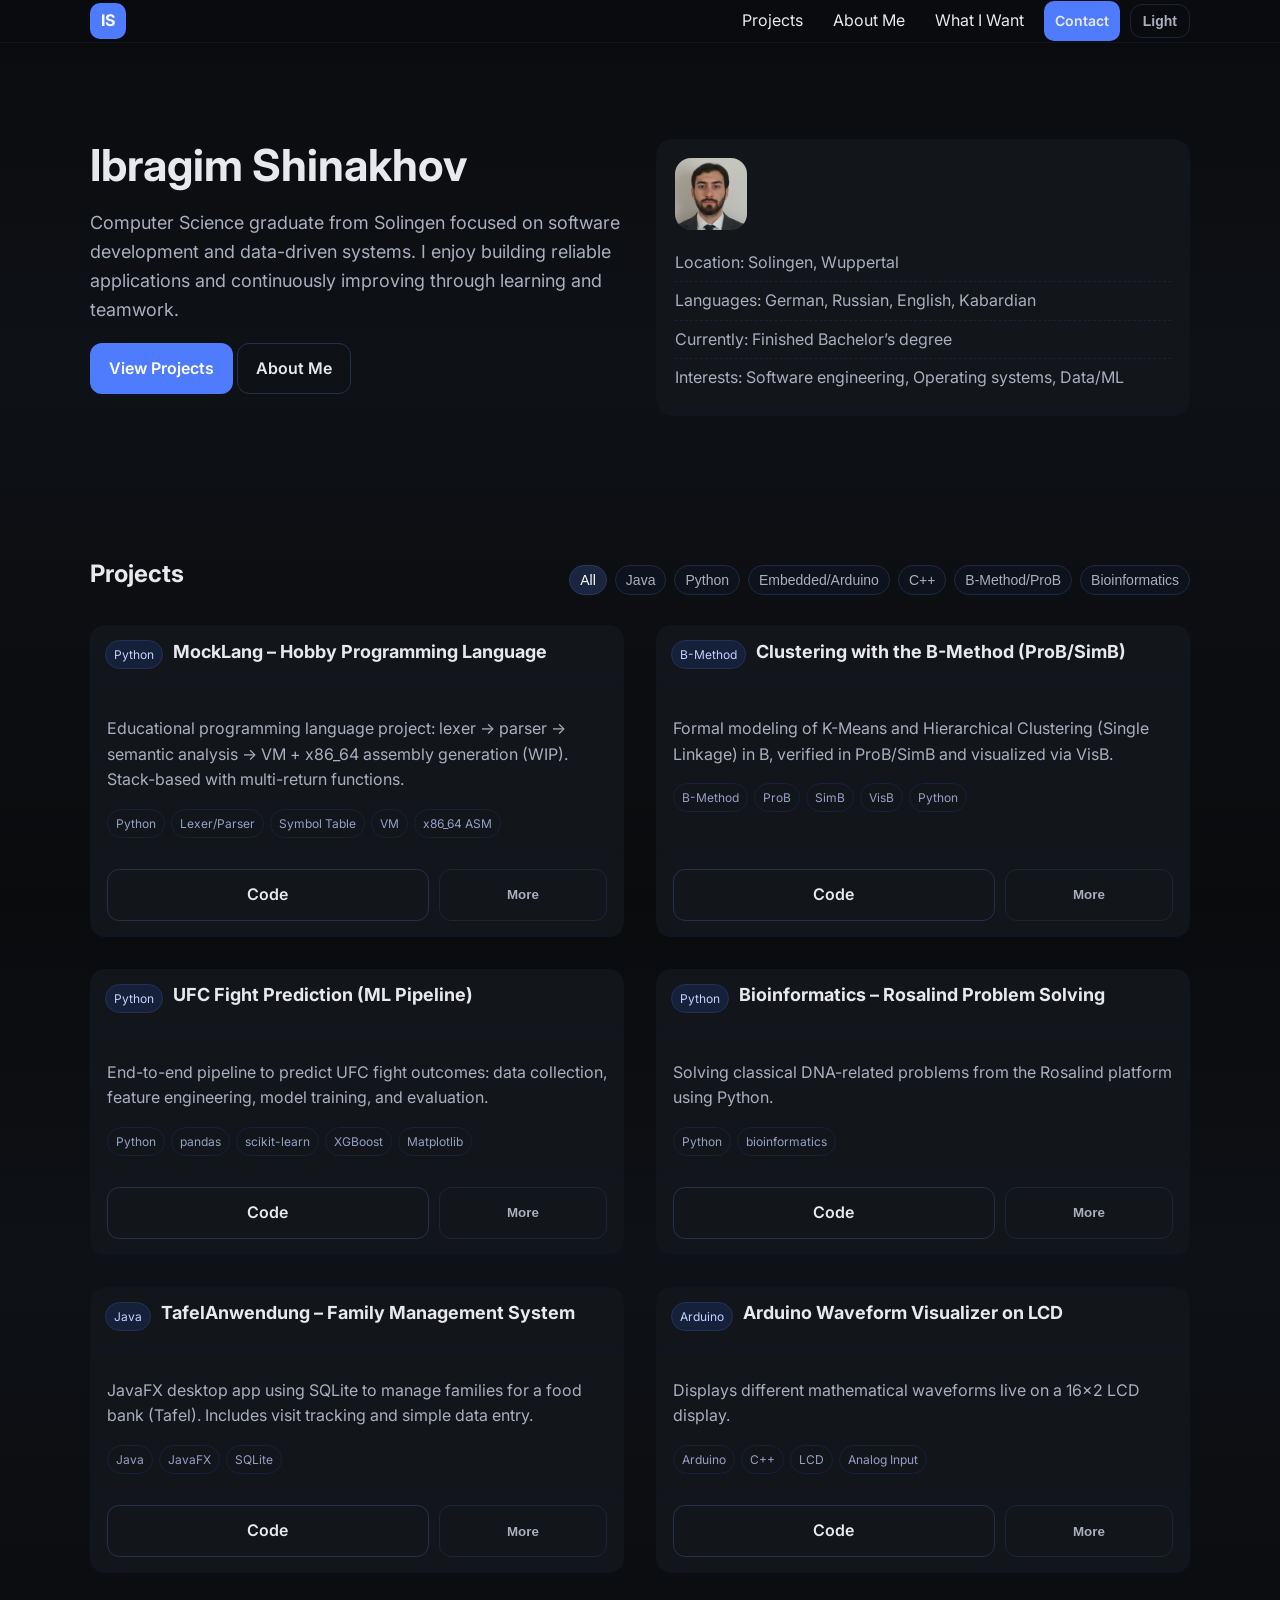
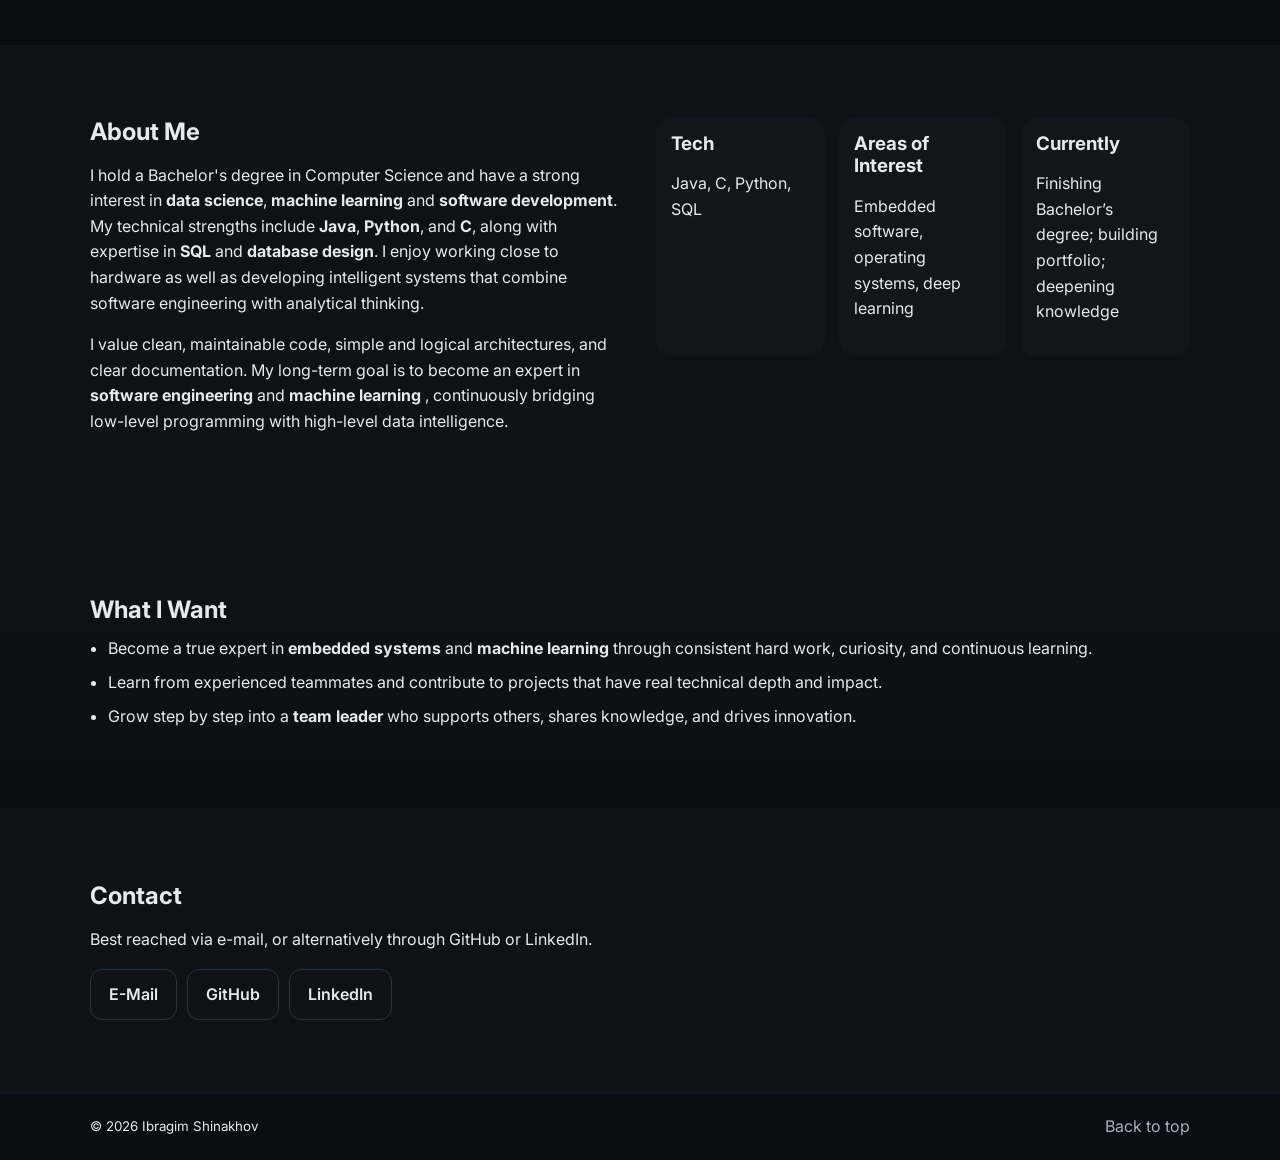
==== index.html @ f2c49ab3 "added order and updatet mocklang projekt" ====
<!doctype html>
<html lang="en">
<head>
  <meta charset="utf-8" />
  <meta name="viewport" content="width=device-width, initial-scale=1" />
  <title>Ibragim Shinakhov – Portfolio</title>
  <meta name="description" content="Portfolio of Ibragim Shinakhov: Software Development (Java, C, Python), Databases/SQL, Embedded-oriented projects, and Formal Methods (B-Method/ProB)." />

  <!-- Open Graph -->
  <meta property="og:title" content="Ibragim Shinakhov – Portfolio" />
  <meta property="og:description" content="Projects, Background, Goals." />
  <meta property="og:type" content="website" />

  <link rel="preconnect" href="https://fonts.googleapis.com">
  <link rel="preconnect" href="https://fonts.gstatic.com" crossorigin>
  <link href="https://fonts.googleapis.com/css2?family=Inter:wght@400;500;600;700&display=swap" rel="stylesheet">
  <link rel="stylesheet" href="style.css" />
</head>
<body>
  <header class="site-header">
    <div class="container row">
      <a class="brand" href="#home">IS</a>
      <nav class="nav">
        <a href="#projects">Projects</a>
        <a href="#about">About Me</a>
        <a href="#goals">What I Want</a>
        <a href="#contact" class="btn btn-primary btn-small">Contact</a>
        <button id="themeToggle" class="btn btn-ghost btn-small" aria-label="Toggle Dark Mode">Dark</button>
      </nav>
    </div>
  </header>

  <main>
    <section id="home" class="section hero">
      <div class="container grid-2">
        <div>
          <h1 class="headline">Ibragim Shinakhov</h1>
          <p class="lead">
            Computer Science graduate from Solingen focused on software development and data-driven systems.
            I enjoy building reliable applications and continuously improving through learning and teamwork.
          </p>
          
          <div class="actions">
            <a href="#projects" class="btn btn-primary">View Projects</a>
            <a href="#about" class="btn btn-outline">About Me</a>
          </div>
        </div>
        <div>
          <div class="profile-card">
            <img class="avatar" src="me.jpeg" alt="Ibragim Shinakhov" />
            <ul class="facts">
              <li>Location: Solingen, Wuppertal</li>
              <li>Languages: German, Russian, English, Kabardian</li>
              <li>Currently: Finished Bachelor’s degree</li>
              <li>Interests: Software engineering, Operating systems, Data/ML</li>
            </ul>
          </div>
        </div>
      </div>
    </section>

    <!-- Projects -->
    <section id="projects" class="section">
      <div class="container">
        <div class="section-header">
          <h2>Projects</h2>
          <div class="filters">
            <button class="chip is-active" data-filter="all">All</button>
            <button class="chip" data-filter="java">Java</button>
            <button class="chip" data-filter="Python">Python</button>
            <button class="chip" data-filter="embedded">Embedded/Arduino</button>
            <button class="chip" data-filter="c++">C++</button>
            <button class="chip" data-filter="formal">B-Method/ProB</button>
            <button class="chip" data-filter="bioinformatics">Bioinformatics</button>
          </div>
        </div>

        <div id="projectGrid" class="grid-2">
          <!-- Cards will be inserted by main.js from projectData -->
          <noscript>Please enable JavaScript to view the projects.</noscript>
        </div>
      </div>
    </section>

    <!-- About Me -->
    <section id="about" class="section section-muted">
      <div class="container grid-2">
        <div>
          <h2>About Me</h2>
          <p>
  I hold a Bachelor's degree in Computer Science and have a strong interest in 
  <strong>data science</strong>, 
  <strong>machine learning</strong> and <strong>software development</strong>. My technical strengths include 
  <strong>Java</strong>, <strong>Python</strong>, and <strong>C</strong>, along with 
  expertise in <strong>SQL</strong> and <strong>database design</strong>. 
  I enjoy working close to hardware as well as developing intelligent systems that combine 
  software engineering with analytical thinking.
</p>
<p>
  I value clean, maintainable code, simple and logical architectures, and clear documentation. 
  My long-term goal is to become an expert in <strong>software engineering</strong> and <strong>machine learning</strong>
  , continuously bridging low-level programming with 
  high-level data intelligence.
</p>

          </p>
        </div>
        <div>
          <div class="info-cards">
            <div class="info">
              <h3>Tech</h3>
              <p>Java, C, Python, SQL</p>
            </div>
            <div class="info">
              <h3>Areas of Interest</h3>
              <p>Embedded software, operating systems, deep learning</p>
            </div>
            <div class="info">
              <h3>Currently</h3>
              <p>Finishing Bachelor’s degree; building portfolio; deepening knowledge</p>
            </div>
          </div>
        </div>
      </div>
    </section>

   
    <section id="goals" class="section">
      <div class="container">
        <h2>What I Want</h2>
        <ul class="goals">
  <li>Become a true expert in <strong>embedded systems</strong> and <strong>machine learning</strong> through consistent hard work, curiosity, and continuous learning.</li>
  <li>Learn from experienced teammates and contribute to projects that have real technical depth and impact.</li>
  <li>Grow step by step into a <strong>team leader</strong> who supports others, shares knowledge, and drives innovation.</li>
</ul>

      </div>
    </section>

    <!-- Contact -->
    <section id="contact" class="section section-muted">
      <div class="container">
        <h2>Contact</h2>
        <p>
          Best reached via e-mail, or alternatively through GitHub or LinkedIn.
        </p>
        <div class="contact-links">
          <a class="btn btn-outline" href="mailto:shinakhov.ibragim@gmail.com">E-Mail</a>
          <a class="btn btn-outline" href="https://github.com/shinahov" target="_blank" rel="noreferrer noopener">GitHub</a>
          <a class="btn btn-outline" href="https://www.linkedin.com/in/ibragim-shinakhov-8214a7273/" target="_blank" rel="noreferrer noopener">LinkedIn</a>
        </div>
      </div>
    </section>
  </main>

  <footer class="site-footer">
    <div class="container row">
      <small>© <span id="year"></span> Ibragim Shinakhov</small>
      <a href="#home" class="to-top">Back to top</a>
    </div>
  </footer>

  
  <!-- More-Modal -->

<script src="main.js"></script>

</body>
</html>
---- style.css ----
/* =============================
   style.css – Basis‑Styles
   Schlichtes, modernes Design; Dark‑Mode per .theme-dark
   ============================= */
:root {
  --bg: #0b0c0f;
  --surface: #12151a;
  --muted: #0f1115;
  --text: #e7e9ee;
  --subtle: #a9afbd;
  --primary: #4f7cff;
  --outline: #25314a;
}

* { box-sizing: border-box; }
html, body { height: 100%; }
body {
  margin: 0;
  font-family: Inter, system-ui, -apple-system, Segoe UI, Roboto, Ubuntu, Cantarell, "Helvetica Neue", Arial, "Noto Sans", "Apple Color Emoji", "Segoe UI Emoji";
  line-height: 1.6;
  color: var(--text);
  background: linear-gradient(180deg, #0a0b0d, #0e1116 40%, #0a0b0d 100%);
}

.container { width: min(1100px, 92%); margin: 0 auto; }
.section { padding: 72px 0; }
.section-muted { background: var(--muted); border-top: 1px solid #10131a; border-bottom: 1px solid #10131a; }
.section-header { display:flex; justify-content: space-between; align-items: center; gap: 16px; margin-bottom: 24px; }

h1, h2, h3 { line-height: 1.2; margin: 0 0 12px; }
.headline { font-size: clamp(28px, 4.2vw, 44px); }
.lead { font-size: clamp(16px, 2.2vw, 18px); color: var(--subtle); max-width: 62ch; }

.row { display: flex; align-items: center; justify-content: space-between; gap: 16px; }
.grid-2 { display: grid; grid-template-columns: 1.0fr 1.0fr; gap: 32px; }
.grid-3 { display: grid; grid-template-columns: repeat(3, 1fr); gap: 18px; }
@media (max-width: 900px) {
  .grid-2 { grid-template-columns: 1fr; }
  .grid-3 { grid-template-columns: 1fr; }
}

/* Header */
.site-header { position: sticky; top: 0; z-index: 100; backdrop-filter: blur(8px); background: rgba(10,12,16,0.7); border-bottom: 1px solid #0f1421; }
.brand { display:inline-flex; width:36px; height:36px; border-radius:10px; align-items:center; justify-content:center; background: var(--primary); color:#fff; font-weight:700; text-decoration:none; }
.nav { display:flex; gap: 10px; align-items:center; }
.nav a { color: var(--text); text-decoration: none; padding: 8px 10px; border-radius: 10px; }
.nav a:hover { background: #1a2030; }

/* Buttons */
.btn { display:inline-flex; align-items:center; justify-content:center; padding: 12px 18px; border-radius: 12px; font-weight:600; text-decoration:none; border:1px solid transparent; }
.btn-small { padding: 8px 12px; font-size: 14px; }
.btn-primary { background: var(--primary); color:#fff; }
.btn-primary:hover { filter: brightness(1.05); }
.btn-outline { border-color: var(--outline); color: var(--text); background: transparent; }
.btn-outline:hover { background: #172033; }
.btn-ghost { background: transparent; border: 1px solid #1b2538; color: var(--subtle);  }
.btn-ghost:hover { background: #172033; color: var(--text); }

/* Hero */
.hero { padding-top: 96px; }
.profile-card { background: var(--surface); border:1px solid #0f1421; border-radius: 16px; padding: 18px; }
.avatar { width: 72px; height:72px; border-radius: 16px; background: #1d2536; display:flex; align-items:center; justify-content:center; font-weight:700; }
.facts { list-style:none; padding:0; margin: 14px 0 0; color: var(--subtle); }
.facts li { padding: 6px 0; border-bottom: 1px dashed #192132; }
.facts li:last-child { border-bottom: 0; }

/* Chips / Filter */
.filters { display:flex; gap: 8px; flex-wrap: wrap; }
.chip { border:1px solid #1e2a42; background:#0d121c; color: var(--subtle); padding: 6px 10px; border-radius: 100px; cursor: pointer; font-size: 14px; }
.chip:hover { color: var(--text); }
.chip.is-active { background:#1a2540; color:#fff; border-color:#2a3a5b; }

/* Projektkarten */
.card { background: var(--surface); border:1px solid #0f1421; border-radius: 14px; overflow: clip; display:flex; flex-direction: column; }
.card-header { padding: 14px; border-bottom: 1px solid #0f1421; display:flex; align-items:center; gap: 10px; }
.badge { font-size: 12px; padding: 4px 8px; border-radius: 999px; background:#15203a; color:#c6d0ff; border:1px solid #223157; }
.card-body { padding: 16px; color: var(--subtle); }
.card-title { margin:0 0 6px; color: var(--text); font-size: 18px; }
.card-actions { padding: 14px 16px; display:flex; gap: 10px; border-top: 1px solid #0f1421; margin-top: auto; }
.card-actions a { width: 100%; }
.card-actions button { width: 50%; }
.tags { display:flex; gap: 6px; flex-wrap: wrap; margin-top: 10px; }
.tag { font-size: 12px; padding: 4px 8px; border-radius: 999px; border:1px solid #16213a; color:#93a1c7; }

/* About */
.info-cards { display:grid; grid-template-columns: repeat(3, 1fr); gap: 14px; }
.info { background: var(--surface); border:1px solid #0f1421; border-radius: 14px; padding: 14px; }
@media (max-width: 900px) { .info-cards { grid-template-columns: 1fr; } }

/* Ziele */
.goals { margin: 0; padding-left: 18px; }
.goals li { margin: 8px 0; }

/* Kontakt */
.contact-links { display:flex; gap: 10px; flex-wrap: wrap; }

/* Footer */
.site-footer { padding: 20px 0; border-top:1px solid #0f1421; background:#0a0d12; }
.to-top { color: var(--subtle); text-decoration: none; }
.to-top:hover { color: var(--text); }

/* Light Theme */
.theme-light { --bg:#f6f7fb; --surface:#fff; --muted:#f0f2f7; --text:#0b1220; --subtle:#475070; --primary:#2d5bff; --outline:#dbe2f4; }
.theme-light body { background: #f6f7fb; }
.theme-light .site-header { background: rgba(255,255,255,0.75); border-bottom-color: #e6e9f3; }
.theme-light .btn-ghost { border-color: #d9def0; }
.theme-light .chip { background:#f5f7fc; border-color:#dfe6fb; color:#4a5575; }
.theme-light .chip.is-active { background:#e9efff; color:#1b2a55; border-color:#cdd9ff; }

/* --- Inline-Details unter der Karte (Accordion) --- */
.card-details {
  display: grid;
  grid-template-rows: 0fr;         /* eingeklappt */
  transition: grid-template-rows 220ms ease;
  border-top: 1px solid #0f1421;
  background: var(--muted);
}
.card-details__inner {
  overflow: hidden;                /* für 0fr -> Inhalt verstecken */
}
.card-details.open {
  grid-template-rows: 1fr;         /* aufgeklappt */
}

.card-details__body {
  padding: 14px 16px;
  color: var(--text);
}
.card-details__video {
  margin-bottom: 10px;
}
.card-details__video iframe {
  width: 100%;
  aspect-ratio: 16 / 9;            /* responsives Video */
  border: 0;
  border-radius: 8px;
  display: block;
}

/* kleiner State für Button, optional */
.btn[aria-expanded="true"] {
  background: #121827;
  color: var(--text);
  border-color: #01379b;
}

.docs-gallery {
  display: flex;
  flex-direction: column;
  align-items: center;
  gap : 16px;
  margin-bottom: 16px;
}

.docs-gallery .image {
  width: 95%;
  max-width: 600px;
  border-radius: 8px;
  height: auto;
  box-shadow: 0 2px 8px rgba(0,0,0,0.25);
}

.docs-text {
  max-width: 700px;
  margin: 0 auto;
  line-height: 1.6;
  color: var(--subtle);
  text-align: left;
}
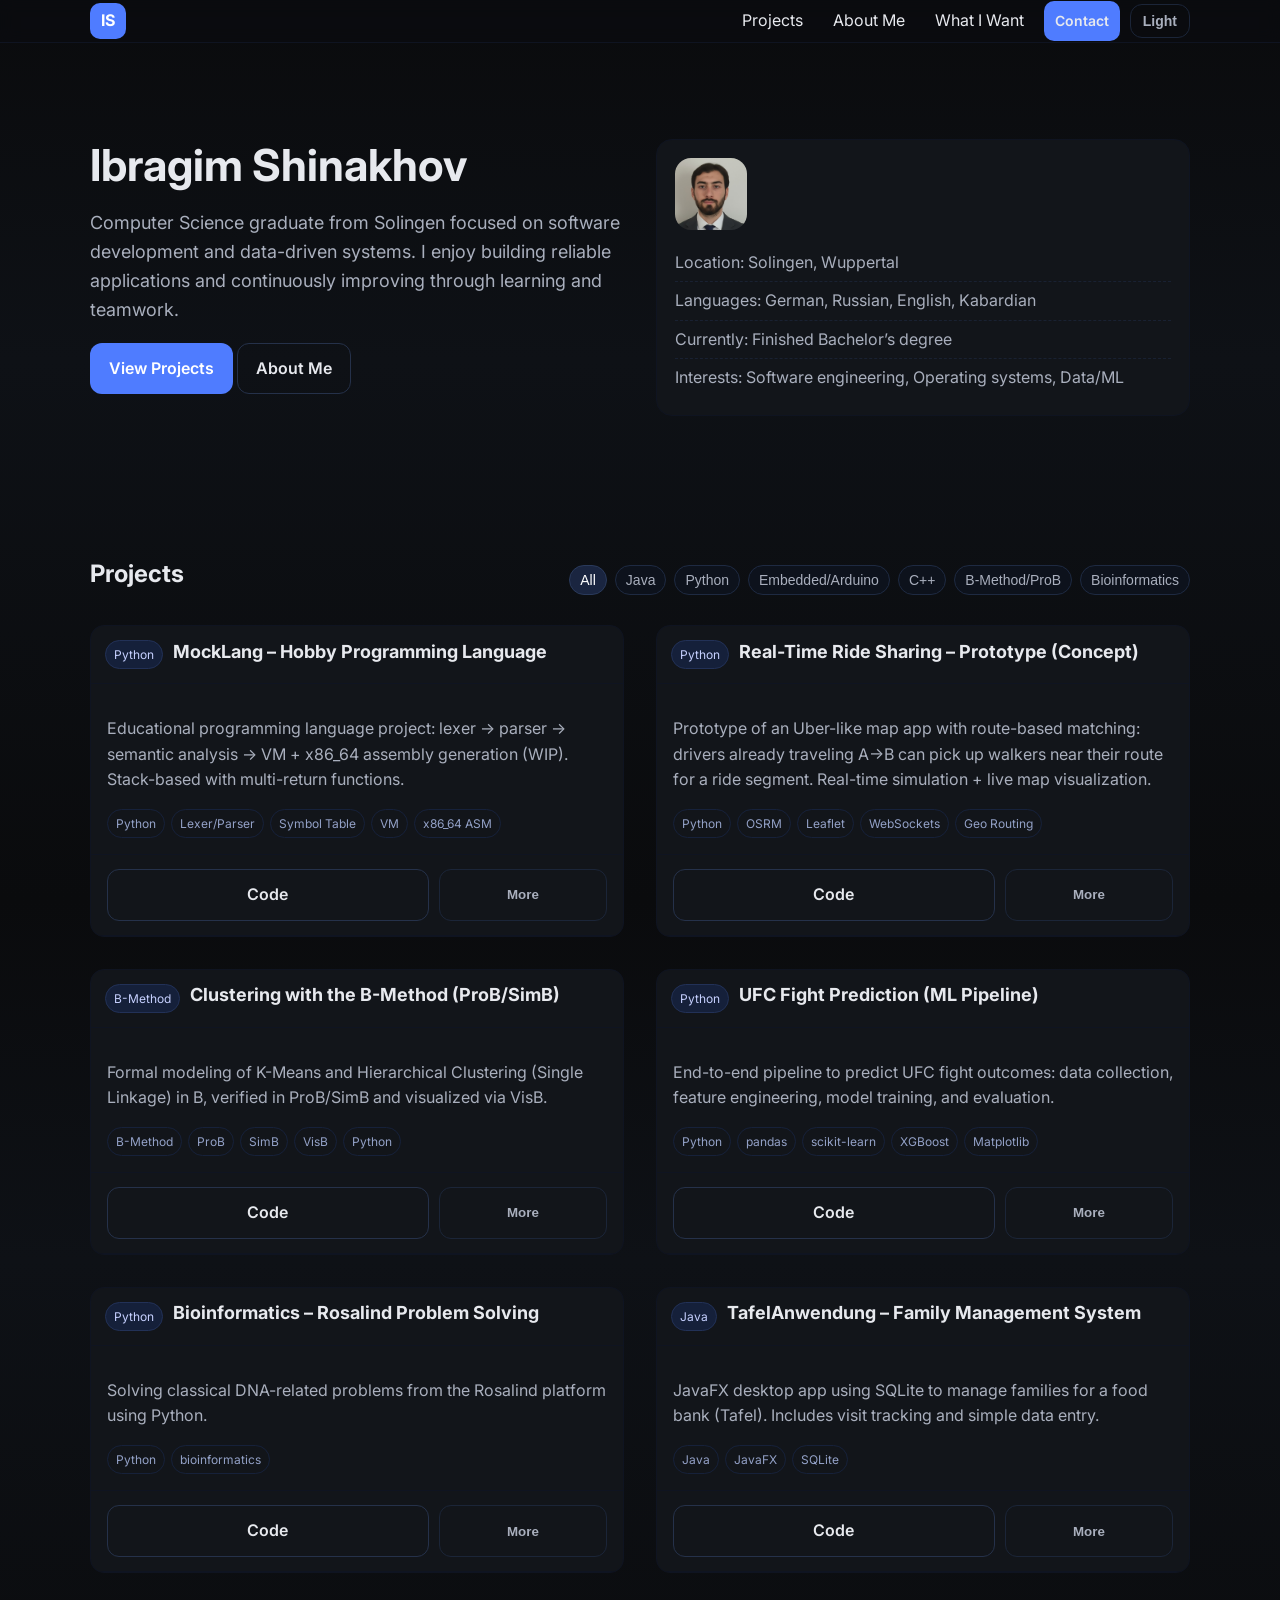
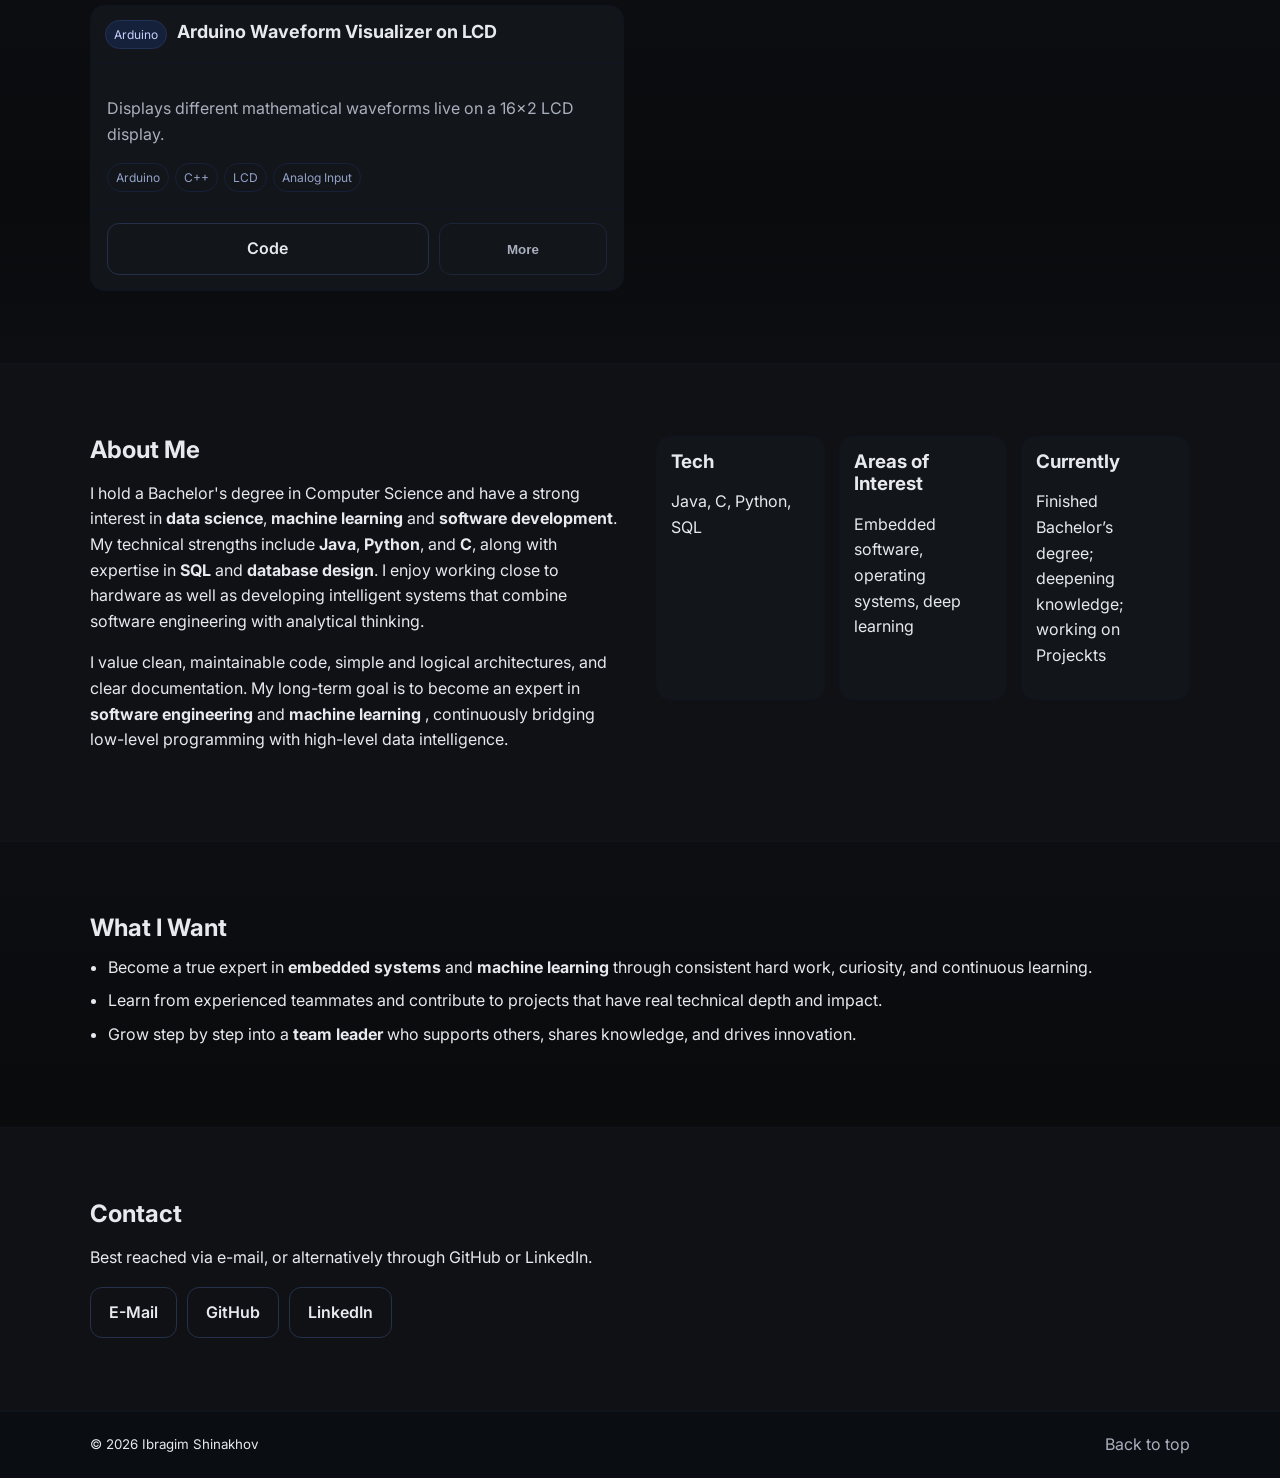
==== commit 689bdb85: "added my drive by projeckt" ====
--- a/index.html
+++ b/index.html
@@ -48,7 +48,7 @@
         </div>
         <div>
           <div class="profile-card">
-            <img class="avatar" src="me.jpeg" alt="Ibragim Shinakhov" />
+            <img class="avatar" src="images/me.jpeg" alt="Ibragim Shinakhov" />
             <ul class="facts">
               <li>Location: Solingen, Wuppertal</li>
               <li>Languages: German, Russian, English, Kabardian</li>
@@ -118,7 +118,7 @@
             </div>
             <div class="info">
               <h3>Currently</h3>
-              <p>Finishing Bachelor’s degree; building portfolio; deepening knowledge</p>
+              <p>Finished Bachelor’s degree; deepening knowledge; working on Projeckts</p>
             </div>
           </div>
         </div>
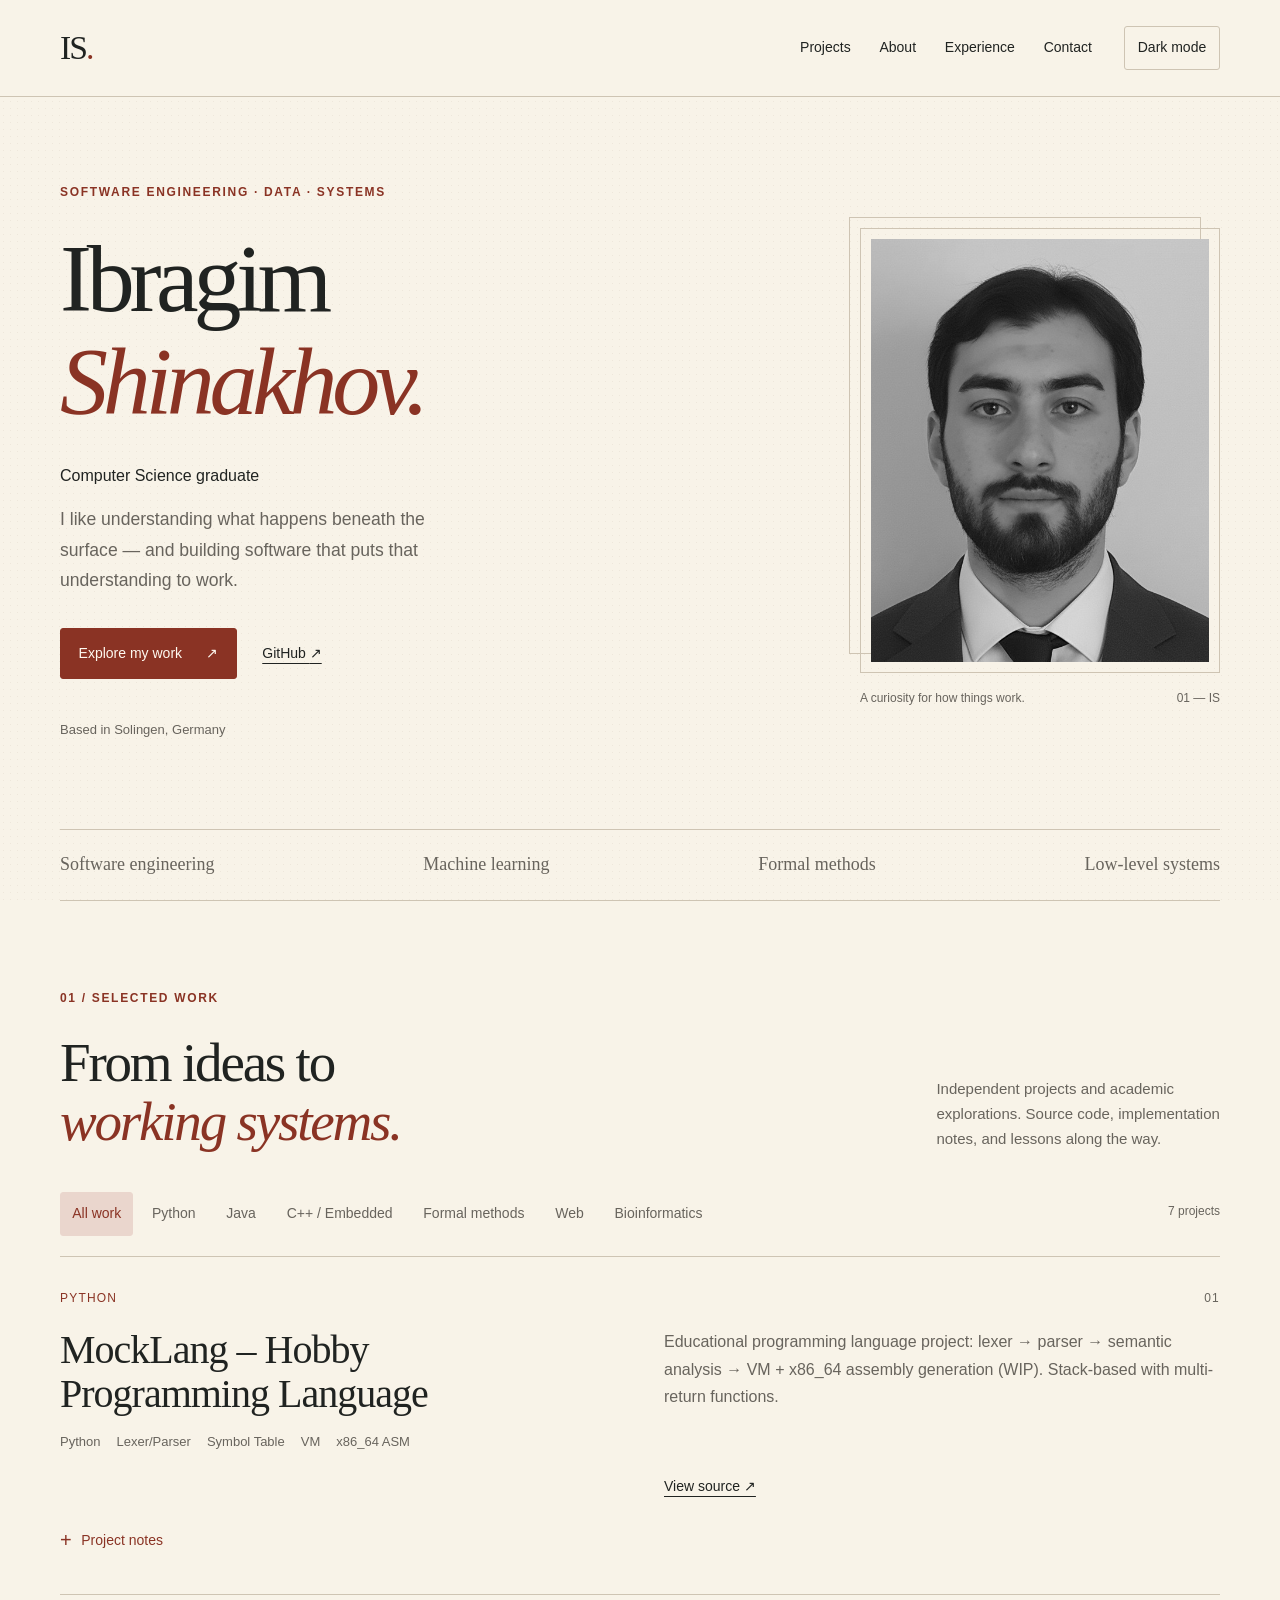
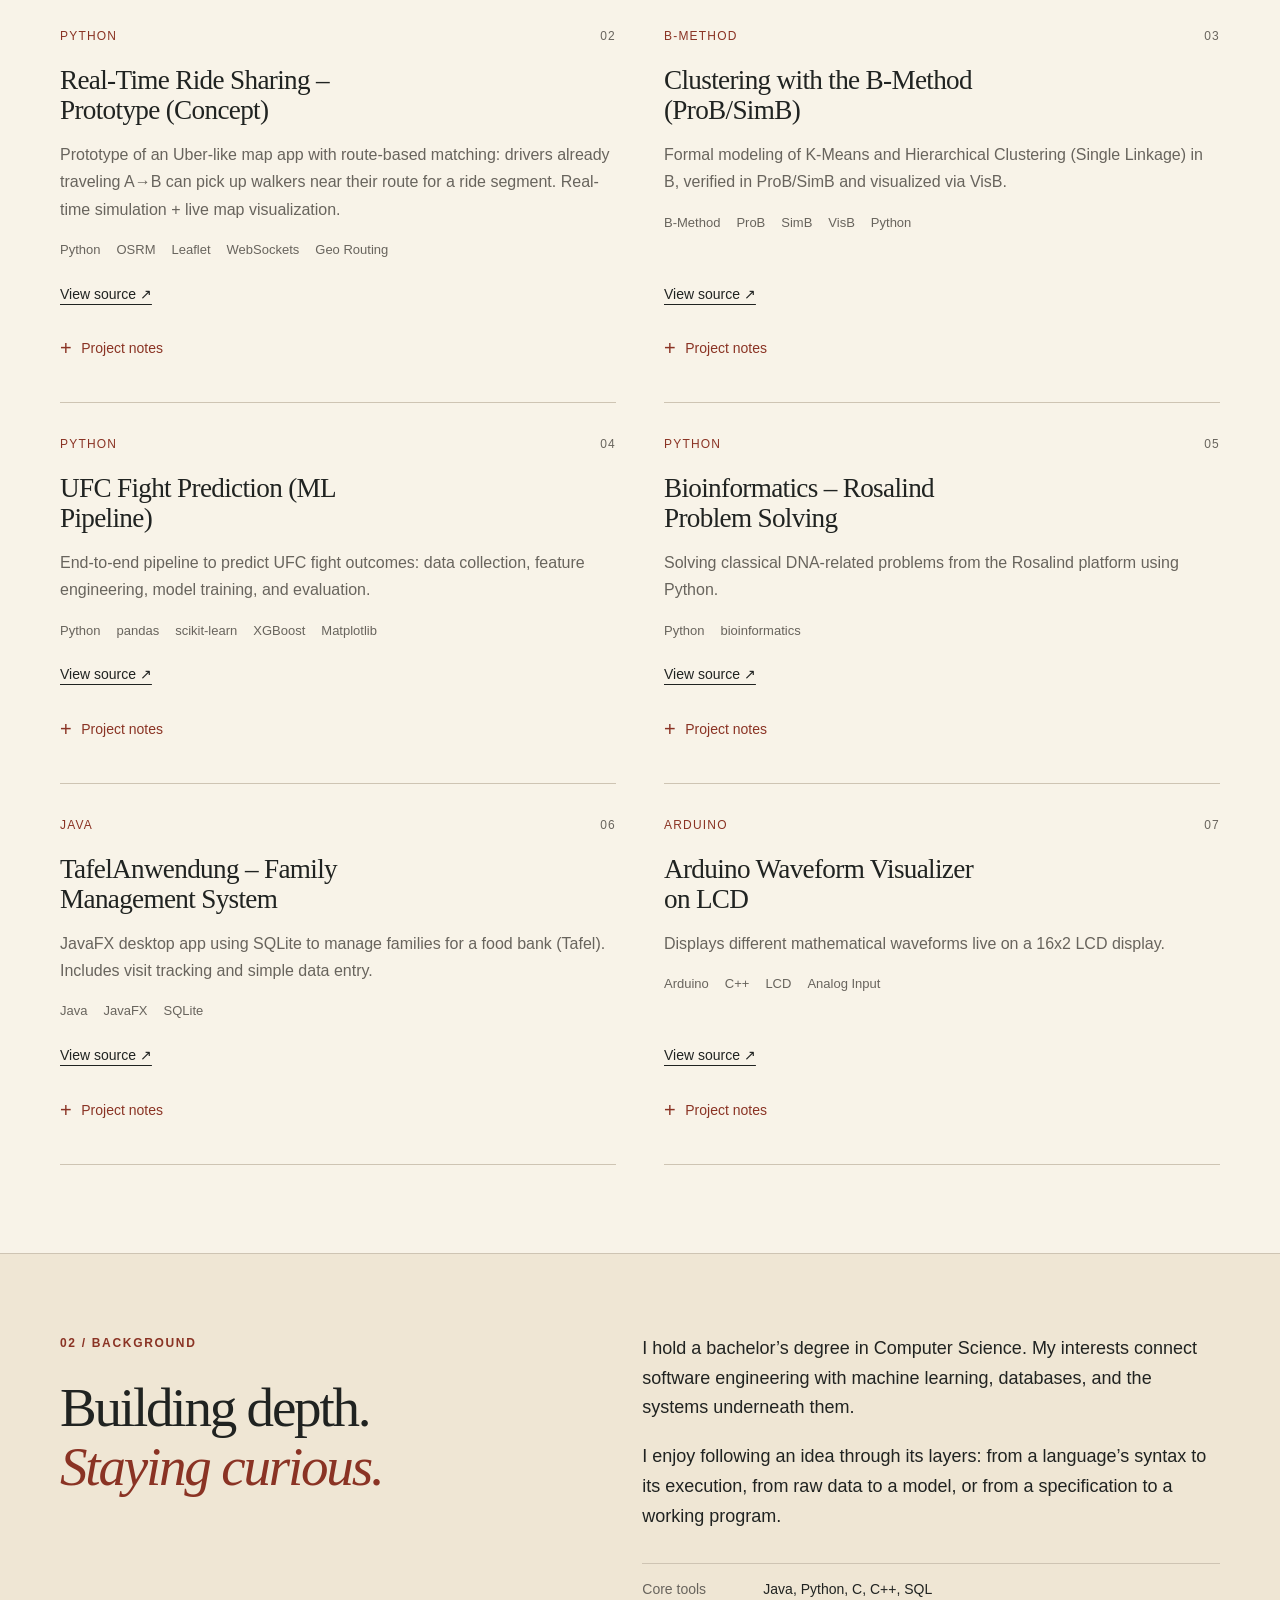
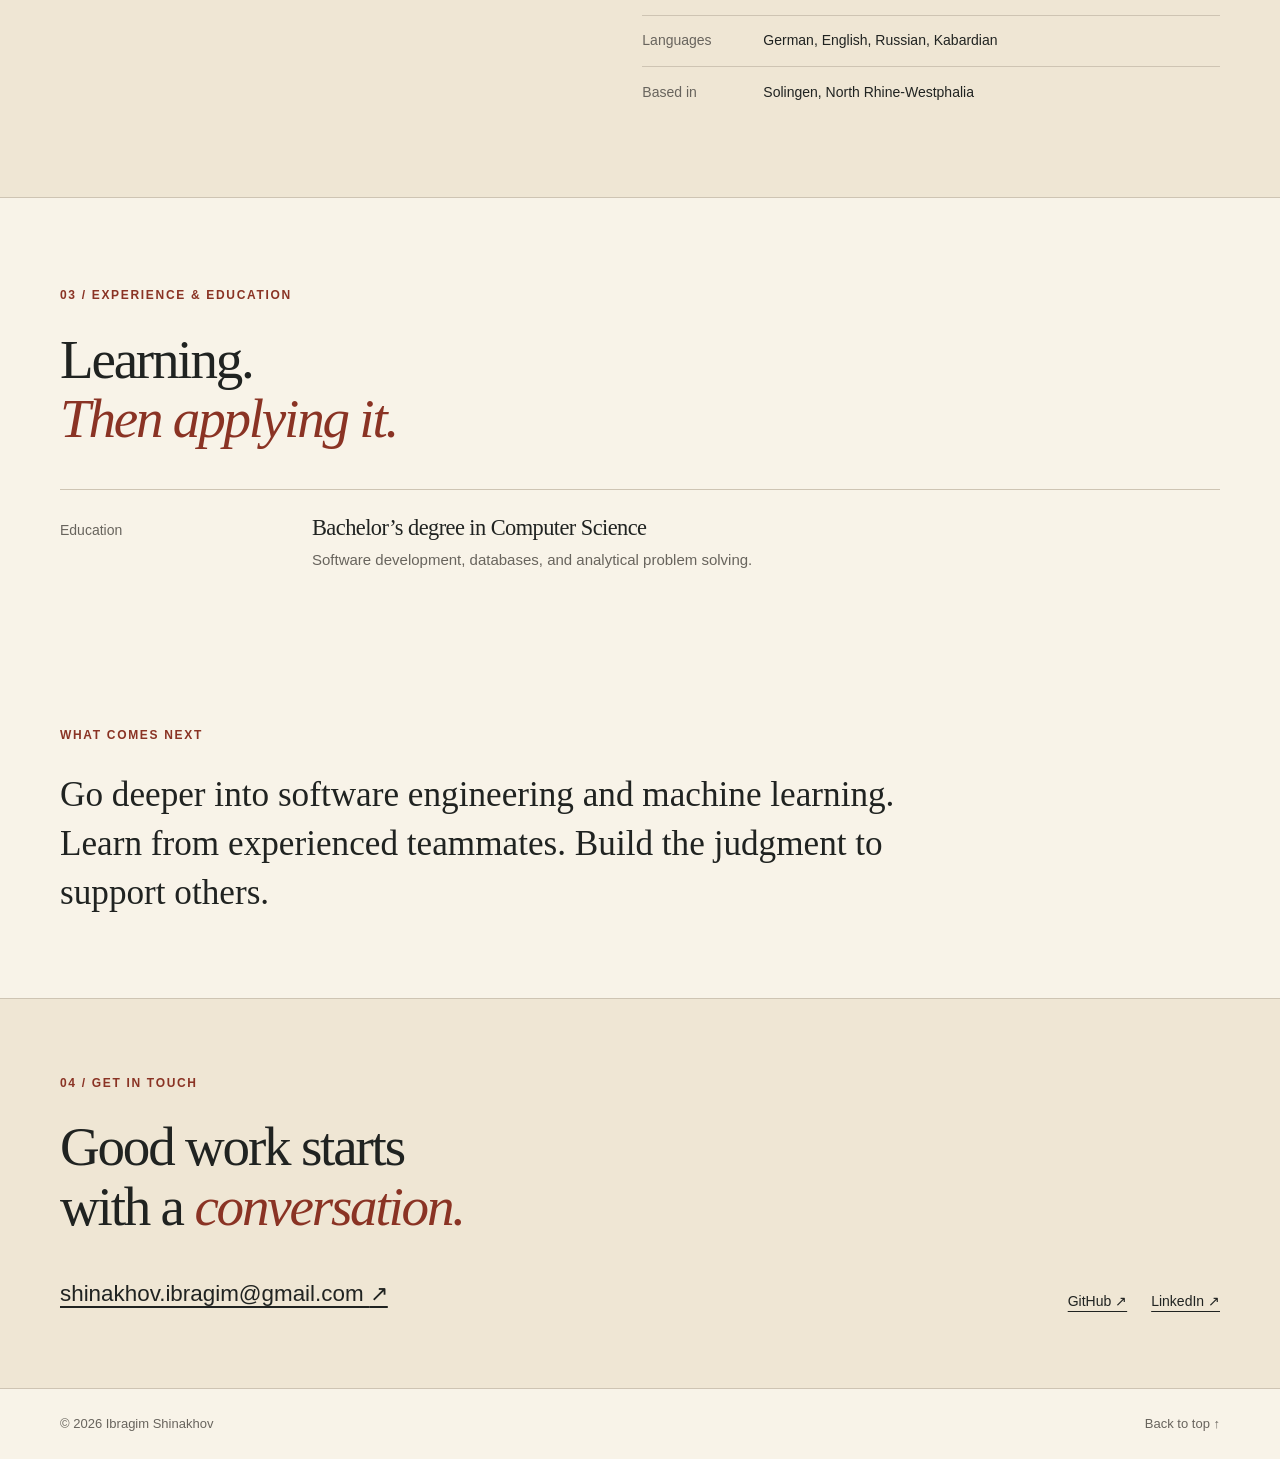
==== commit 86ea06ee: "style: redesign portfolio with presentation-inspired editorial theme" ====
--- a/index.html
+++ b/index.html
@@ -1,170 +1,65 @@
-
 <!doctype html>
 <html lang="en">
 <head>
-  <meta charset="utf-8" />
-  <meta name="viewport" content="width=device-width, initial-scale=1" />
-  <title>Ibragim Shinakhov – Portfolio</title>
-  <meta name="description" content="Portfolio of Ibragim Shinakhov: Software Development (Java, C, Python), Databases/SQL, Embedded-oriented projects, and Formal Methods (B-Method/ProB)." />
-
-  <!-- Open Graph -->
-  <meta property="og:title" content="Ibragim Shinakhov – Portfolio" />
-  <meta property="og:description" content="Projects, Background, Goals." />
-  <meta property="og:type" content="website" />
-
-  <link rel="preconnect" href="https://fonts.googleapis.com">
-  <link rel="preconnect" href="https://fonts.gstatic.com" crossorigin>
-  <link href="https://fonts.googleapis.com/css2?family=Inter:wght@400;500;600;700&display=swap" rel="stylesheet">
-  <link rel="stylesheet" href="style.css" />
+  <meta charset="utf-8">
+  <meta name="viewport" content="width=device-width, initial-scale=1">
+  <meta name="color-scheme" content="light dark">
+  <title>Ibragim Shinakhov — Software &amp; Systems</title>
+  <meta name="description" content="Ibragim Shinakhov’s portfolio: software engineering, machine learning, compilers, and formal methods.">
+  <meta property="og:title" content="Ibragim Shinakhov — Software &amp; Systems">
+  <meta property="og:description" content="Projects, background, and a curiosity for how systems work.">
+  <meta property="og:type" content="website">
+  <link rel="stylesheet" href="style.css">
+  <script src="main.js" defer></script>
 </head>
 <body>
+  <a class="skip-link" href="#main">Skip to content</a>
   <header class="site-header">
-    <div class="container row">
-      <a class="brand" href="#home">IS</a>
-      <nav class="nav">
-        <a href="#projects">Projects</a>
-        <a href="#about">About Me</a>
-        <a href="#goals">What I Want</a>
-        <a href="#contact" class="btn btn-primary btn-small">Contact</a>
-        <button id="themeToggle" class="btn btn-ghost btn-small" aria-label="Toggle Dark Mode">Dark</button>
+    <div class="container header-inner">
+      <a class="brand" href="#home" aria-label="Ibragim Shinakhov, home">IS<span aria-hidden="true">.</span></a>
+      <nav aria-label="Main navigation">
+        <a href="#projects">Projects</a><a href="#about">About</a><a href="#experience">Experience</a><a href="#contact">Contact</a>
       </nav>
+      <button class="theme-toggle" id="themeToggle" type="button" aria-label="Switch to dark theme">Dark mode</button>
     </div>
   </header>
-
-  <main>
-    <section id="home" class="section hero">
-      <div class="container grid-2">
-        <div>
-          <h1 class="headline">Ibragim Shinakhov</h1>
-          <p class="lead">
-            Computer Science graduate from Solingen focused on software development and data-driven systems.
-            I enjoy building reliable applications and continuously improving through learning and teamwork.
-          </p>
-          
-          <div class="actions">
-            <a href="#projects" class="btn btn-primary">View Projects</a>
-            <a href="#about" class="btn btn-outline">About Me</a>
-          </div>
-        </div>
-        <div>
-          <div class="profile-card">
-            <img class="avatar" src="images/me.jpeg" alt="Ibragim Shinakhov" />
-            <ul class="facts">
-              <li>Location: Solingen, Wuppertal</li>
-              <li>Languages: German, Russian, English, Kabardian</li>
-              <li>Currently: Finished Bachelor’s degree</li>
-              <li>Interests: Software engineering, Operating systems, Data/ML</li>
-            </ul>
-          </div>
-        </div>
+  <main id="main">
+    <section class="hero container" id="home" aria-labelledby="intro-title">
+      <div class="hero-copy">
+        <p class="eyebrow">Software engineering · Data · Systems</p>
+        <h1 id="intro-title">Ibragim<br><em>Shinakhov.</em></h1>
+        <p class="hero-role">Computer Science graduate</p>
+        <p class="lead">I like understanding what happens beneath the surface — and building software that puts that understanding to work.</p>
+        <div class="actions"><a class="button primary" href="#projects">Explore my work <span aria-hidden="true">↗</span></a><a class="text-link" href="https://github.com/shinahov" target="_blank" rel="noopener noreferrer">GitHub <span aria-hidden="true">↗</span></a></div>
+        <p class="location">Based in Solingen, Germany</p>
       </div>
+      <figure class="portrait">
+        <div class="portrait-frame"><img src="images/me.jpeg" width="704" height="721" alt="Portrait of Ibragim Shinakhov" fetchpriority="high"></div>
+        <figcaption><span>A curiosity for how things work.</span><span aria-hidden="true">01 — IS</span></figcaption>
+      </figure>
     </section>
-
-    <!-- Projects -->
-    <section id="projects" class="section">
-      <div class="container">
-        <div class="section-header">
-          <h2>Projects</h2>
-          <div class="filters">
-            <button class="chip is-active" data-filter="all">All</button>
-            <button class="chip" data-filter="java">Java</button>
-            <button class="chip" data-filter="Python">Python</button>
-            <button class="chip" data-filter="embedded">Embedded/Arduino</button>
-            <button class="chip" data-filter="c++">C++</button>
-            <button class="chip" data-filter="formal">B-Method/ProB</button>
-            <button class="chip" data-filter="bioinformatics">Bioinformatics</button>
-          </div>
-        </div>
-
-        <div id="projectGrid" class="grid-2">
-          <!-- Cards will be inserted by main.js from projectData -->
-          <noscript>Please enable JavaScript to view the projects.</noscript>
-        </div>
-      </div>
+    <div class="container discipline-strip" aria-label="Technical interests"><span>Software engineering</span><span>Machine learning</span><span>Formal methods</span><span>Low-level systems</span></div>
+    <section class="section container" id="projects" aria-labelledby="projects-title">
+      <div class="section-heading"><div><p class="eyebrow">01 / Selected work</p><h2 id="projects-title">From ideas to<br><em>working systems.</em></h2></div><p class="section-intro">Independent projects and academic explorations. Source code, implementation notes, and lessons along the way.</p></div>
+      <div class="project-toolbar"><div class="filters" role="group" aria-label="Filter projects">
+        <button class="chip" type="button" data-filter="all" aria-pressed="true">All work</button>
+        <button class="chip" type="button" data-filter="python" aria-pressed="false">Python</button>
+        <button class="chip" type="button" data-filter="java" aria-pressed="false">Java</button>
+        <button class="chip" type="button" data-filter="c++" aria-pressed="false">C++ / Embedded</button>
+        <button class="chip" type="button" data-filter="formal" aria-pressed="false">Formal methods</button>
+        <button class="chip" type="button" data-filter="web" aria-pressed="false">Web</button>
+        <button class="chip" type="button" data-filter="bioinformatics" aria-pressed="false">Bioinformatics</button>
+      </div><p id="projectCount" class="project-count" aria-live="polite"></p></div>
+      <div id="projectGrid" class="project-grid"><noscript>Browse my projects on <a href="https://github.com/shinahov?tab=repositories">GitHub</a>. Enable JavaScript for project details and filters.</noscript></div>
     </section>
-
-    <!-- About Me -->
-    <section id="about" class="section section-muted">
-      <div class="container grid-2">
-        <div>
-          <h2>About Me</h2>
-          <p>
-  I hold a Bachelor's degree in Computer Science and have a strong interest in 
-  <strong>data science</strong>, 
-  <strong>machine learning</strong> and <strong>software development</strong>. My technical strengths include 
-  <strong>Java</strong>, <strong>Python</strong>, and <strong>C</strong>, along with 
-  expertise in <strong>SQL</strong> and <strong>database design</strong>. 
-  I enjoy working close to hardware as well as developing intelligent systems that combine 
-  software engineering with analytical thinking.
-</p>
-<p>
-  I value clean, maintainable code, simple and logical architectures, and clear documentation. 
-  My long-term goal is to become an expert in <strong>software engineering</strong> and <strong>machine learning</strong>
-  , continuously bridging low-level programming with 
-  high-level data intelligence.
-</p>
-
-          </p>
-        </div>
-        <div>
-          <div class="info-cards">
-            <div class="info">
-              <h3>Tech</h3>
-              <p>Java, C, Python, SQL</p>
-            </div>
-            <div class="info">
-              <h3>Areas of Interest</h3>
-              <p>Embedded software, operating systems, deep learning</p>
-            </div>
-            <div class="info">
-              <h3>Currently</h3>
-              <p>Finished Bachelor’s degree; deepening knowledge; working on Projeckts</p>
-            </div>
-          </div>
-        </div>
-      </div>
-    </section>
-
-   
-    <section id="goals" class="section">
-      <div class="container">
-        <h2>What I Want</h2>
-        <ul class="goals">
-  <li>Become a true expert in <strong>embedded systems</strong> and <strong>machine learning</strong> through consistent hard work, curiosity, and continuous learning.</li>
-  <li>Learn from experienced teammates and contribute to projects that have real technical depth and impact.</li>
-  <li>Grow step by step into a <strong>team leader</strong> who supports others, shares knowledge, and drives innovation.</li>
-</ul>
-
-      </div>
-    </section>
-
-    <!-- Contact -->
-    <section id="contact" class="section section-muted">
-      <div class="container">
-        <h2>Contact</h2>
-        <p>
-          Best reached via e-mail, or alternatively through GitHub or LinkedIn.
-        </p>
-        <div class="contact-links">
-          <a class="btn btn-outline" href="mailto:shinakhov.ibragim@gmail.com">E-Mail</a>
-          <a class="btn btn-outline" href="https://github.com/shinahov" target="_blank" rel="noreferrer noopener">GitHub</a>
-          <a class="btn btn-outline" href="https://www.linkedin.com/in/ibragim-shinakhov-8214a7273/" target="_blank" rel="noreferrer noopener">LinkedIn</a>
-        </div>
-      </div>
-    </section>
+    <section class="about-section" id="about" aria-labelledby="about-title"><div class="container about-grid">
+      <div><p class="eyebrow">02 / Background</p><h2 id="about-title">Building depth.<br><em>Staying curious.</em></h2></div>
+      <div class="about-copy"><p>I hold a bachelor’s degree in Computer Science. My interests connect software engineering with machine learning, databases, and the systems underneath them.</p><p>I enjoy following an idea through its layers: from a language’s syntax to its execution, from raw data to a model, or from a specification to a working program.</p><dl class="facts"><div><dt>Core tools</dt><dd>Java, Python, C, C++, SQL</dd></div><div><dt>Languages</dt><dd>German, English, Russian, Kabardian</dd></div><div><dt>Based in</dt><dd>Solingen, North Rhine-Westphalia</dd></div></dl></div>
+    </div></section>
+    <section class="section container" id="experience" aria-labelledby="experience-title"><div class="section-heading"><div><p class="eyebrow">03 / Experience &amp; education</p><h2 id="experience-title">Learning.<br><em>Then applying it.</em></h2></div></div><div id="experience-content"><article class="timeline-item"><p class="timeline-date">Education</p><div><h3>Bachelor’s degree in Computer Science</h3><p>Software development, databases, and analytical problem solving.</p></div></article></div></section>
+    <section class="goals-section container" id="goals"><p class="eyebrow">What comes next</p><p class="direction">Go deeper into software engineering and machine learning. Learn from experienced teammates. Build the judgment to support others.</p></section>
+    <section class="contact-section" id="contact" aria-labelledby="contact-title"><div class="container"><p class="eyebrow">04 / Get in touch</p><h2 id="contact-title">Good work starts<br>with a <em>conversation.</em></h2><div class="contact-bottom"><a class="email-link" href="mailto:shinakhov.ibragim@gmail.com">shinakhov.ibragim@gmail.com <span aria-hidden="true">↗</span></a><div class="social-links"><a href="https://github.com/shinahov" target="_blank" rel="noopener noreferrer">GitHub ↗</a><a href="https://www.linkedin.com/in/ibragim-shinakhov-8214a7273/" target="_blank" rel="noopener noreferrer">LinkedIn ↗</a></div></div></div></section>
   </main>
-
-  <footer class="site-footer">
-    <div class="container row">
-      <small>© <span id="year"></span> Ibragim Shinakhov</small>
-      <a href="#home" class="to-top">Back to top</a>
-    </div>
-  </footer>
-
-  
-  <!-- More-Modal -->
-
-<script src="main.js"></script>
-
+  <footer class="container site-footer"><span>© <span id="year">2026</span> Ibragim Shinakhov</span><a href="#home">Back to top ↑</a></footer>
 </body>
 </html>
--- a/style.css
+++ b/style.css
@@ -1,170 +1,8 @@
-/* =============================
-   style.css – Basis‑Styles
-   Schlichtes, modernes Design; Dark‑Mode per .theme-dark
-   ============================= */
-:root {
-  --bg: #0b0c0f;
-  --surface: #12151a;
-  --muted: #0f1115;
-  --text: #e7e9ee;
-  --subtle: #a9afbd;
-  --primary: #4f7cff;
-  --outline: #25314a;
-}
-
-* { box-sizing: border-box; }
-html, body { height: 100%; }
-body {
-  margin: 0;
-  font-family: Inter, system-ui, -apple-system, Segoe UI, Roboto, Ubuntu, Cantarell, "Helvetica Neue", Arial, "Noto Sans", "Apple Color Emoji", "Segoe UI Emoji";
-  line-height: 1.6;
-  color: var(--text);
-  background: linear-gradient(180deg, #0a0b0d, #0e1116 40%, #0a0b0d 100%);
-}
-
-.container { width: min(1100px, 92%); margin: 0 auto; }
-.section { padding: 72px 0; }
-.section-muted { background: var(--muted); border-top: 1px solid #10131a; border-bottom: 1px solid #10131a; }
-.section-header { display:flex; justify-content: space-between; align-items: center; gap: 16px; margin-bottom: 24px; }
-
-h1, h2, h3 { line-height: 1.2; margin: 0 0 12px; }
-.headline { font-size: clamp(28px, 4.2vw, 44px); }
-.lead { font-size: clamp(16px, 2.2vw, 18px); color: var(--subtle); max-width: 62ch; }
-
-.row { display: flex; align-items: center; justify-content: space-between; gap: 16px; }
-.grid-2 { display: grid; grid-template-columns: 1.0fr 1.0fr; gap: 32px; }
-.grid-3 { display: grid; grid-template-columns: repeat(3, 1fr); gap: 18px; }
-@media (max-width: 900px) {
-  .grid-2 { grid-template-columns: 1fr; }
-  .grid-3 { grid-template-columns: 1fr; }
-}
-
-/* Header */
-.site-header { position: sticky; top: 0; z-index: 100; backdrop-filter: blur(8px); background: rgba(10,12,16,0.7); border-bottom: 1px solid #0f1421; }
-.brand { display:inline-flex; width:36px; height:36px; border-radius:10px; align-items:center; justify-content:center; background: var(--primary); color:#fff; font-weight:700; text-decoration:none; }
-.nav { display:flex; gap: 10px; align-items:center; }
-.nav a { color: var(--text); text-decoration: none; padding: 8px 10px; border-radius: 10px; }
-.nav a:hover { background: #1a2030; }
-
-/* Buttons */
-.btn { display:inline-flex; align-items:center; justify-content:center; padding: 12px 18px; border-radius: 12px; font-weight:600; text-decoration:none; border:1px solid transparent; }
-.btn-small { padding: 8px 12px; font-size: 14px; }
-.btn-primary { background: var(--primary); color:#fff; }
-.btn-primary:hover { filter: brightness(1.05); }
-.btn-outline { border-color: var(--outline); color: var(--text); background: transparent; }
-.btn-outline:hover { background: #172033; }
-.btn-ghost { background: transparent; border: 1px solid #1b2538; color: var(--subtle);  }
-.btn-ghost:hover { background: #172033; color: var(--text); }
-
-/* Hero */
-.hero { padding-top: 96px; }
-.profile-card { background: var(--surface); border:1px solid #0f1421; border-radius: 16px; padding: 18px; }
-.avatar { width: 72px; height:72px; border-radius: 16px; background: #1d2536; display:flex; align-items:center; justify-content:center; font-weight:700; }
-.facts { list-style:none; padding:0; margin: 14px 0 0; color: var(--subtle); }
-.facts li { padding: 6px 0; border-bottom: 1px dashed #192132; }
-.facts li:last-child { border-bottom: 0; }
-
-/* Chips / Filter */
-.filters { display:flex; gap: 8px; flex-wrap: wrap; }
-.chip { border:1px solid #1e2a42; background:#0d121c; color: var(--subtle); padding: 6px 10px; border-radius: 100px; cursor: pointer; font-size: 14px; }
-.chip:hover { color: var(--text); }
-.chip.is-active { background:#1a2540; color:#fff; border-color:#2a3a5b; }
-
-/* Projektkarten */
-.card { background: var(--surface); border:1px solid #0f1421; border-radius: 14px; overflow: clip; display:flex; flex-direction: column; }
-.card-header { padding: 14px; border-bottom: 1px solid #0f1421; display:flex; align-items:center; gap: 10px; }
-.badge { font-size: 12px; padding: 4px 8px; border-radius: 999px; background:#15203a; color:#c6d0ff; border:1px solid #223157; }
-.card-body { padding: 16px; color: var(--subtle); }
-.card-title { margin:0 0 6px; color: var(--text); font-size: 18px; }
-.card-actions { padding: 14px 16px; display:flex; gap: 10px; border-top: 1px solid #0f1421; margin-top: auto; }
-.card-actions a { width: 100%; }
-.card-actions button { width: 50%; }
-.tags { display:flex; gap: 6px; flex-wrap: wrap; margin-top: 10px; }
-.tag { font-size: 12px; padding: 4px 8px; border-radius: 999px; border:1px solid #16213a; color:#93a1c7; }
-
-/* About */
-.info-cards { display:grid; grid-template-columns: repeat(3, 1fr); gap: 14px; }
-.info { background: var(--surface); border:1px solid #0f1421; border-radius: 14px; padding: 14px; }
-@media (max-width: 900px) { .info-cards { grid-template-columns: 1fr; } }
-
-/* Ziele */
-.goals { margin: 0; padding-left: 18px; }
-.goals li { margin: 8px 0; }
-
-/* Kontakt */
-.contact-links { display:flex; gap: 10px; flex-wrap: wrap; }
-
-/* Footer */
-.site-footer { padding: 20px 0; border-top:1px solid #0f1421; background:#0a0d12; }
-.to-top { color: var(--subtle); text-decoration: none; }
-.to-top:hover { color: var(--text); }
-
-/* Light Theme */
-.theme-light { --bg:#f6f7fb; --surface:#fff; --muted:#f0f2f7; --text:#0b1220; --subtle:#475070; --primary:#2d5bff; --outline:#dbe2f4; }
-.theme-light body { background: #f6f7fb; }
-.theme-light .site-header { background: rgba(255,255,255,0.75); border-bottom-color: #e6e9f3; }
-.theme-light .btn-ghost { border-color: #d9def0; }
-.theme-light .chip { background:#f5f7fc; border-color:#dfe6fb; color:#4a5575; }
-.theme-light .chip.is-active { background:#e9efff; color:#1b2a55; border-color:#cdd9ff; }
-
-/* --- Inline-Details unter der Karte (Accordion) --- */
-.card-details {
-  display: grid;
-  grid-template-rows: 0fr;         /* eingeklappt */
-  transition: grid-template-rows 220ms ease;
-  border-top: 1px solid #0f1421;
-  background: var(--muted);
-}
-.card-details__inner {
-  overflow: hidden;                /* für 0fr -> Inhalt verstecken */
-}
-.card-details.open {
-  grid-template-rows: 1fr;         /* aufgeklappt */
-}
-
-.card-details__body {
-  padding: 14px 16px;
-  color: var(--text);
-}
-.card-details__video {
-  margin-bottom: 10px;
-}
-.card-details__video iframe {
-  width: 100%;
-  aspect-ratio: 16 / 9;            /* responsives Video */
-  border: 0;
-  border-radius: 8px;
-  display: block;
-}
-
-/* kleiner State für Button, optional */
-.btn[aria-expanded="true"] {
-  background: #121827;
-  color: var(--text);
-  border-color: #01379b;
-}
-
-.docs-gallery {
-  display: flex;
-  flex-direction: column;
-  align-items: center;
-  gap : 16px;
-  margin-bottom: 16px;
-}
-
-.docs-gallery .image {
-  width: 95%;
-  max-width: 600px;
-  border-radius: 8px;
-  height: auto;
-  box-shadow: 0 2px 8px rgba(0,0,0,0.25);
-}
-
-.docs-text {
-  max-width: 700px;
-  margin: 0 auto;
-  line-height: 1.6;
-  color: var(--subtle);
-  text-align: left;
-}
-
+:root{color-scheme:light;--paper:#f8f3e8;--surface:#fbf8f1;--wash:#efe6d4;--ink:#202321;--muted:#68645d;--rule:#cec4b3;--accent:#8a3324;--accent-soft:#ead6cd;--on-accent:#fffaf1;--serif:Georgia,'Times New Roman',serif;--sans:'Helvetica Neue',Arial,sans-serif}
+:root.theme-dark{color-scheme:dark;--paper:#212320;--surface:#282b26;--wash:#2d3029;--ink:#f3eddf;--muted:#bcb6a9;--rule:#4c4d43;--accent:#e8a18a;--accent-soft:#44332c;--on-accent:#25231f}
+*{box-sizing:border-box}html{scroll-behavior:smooth;scroll-padding-top:6rem}body{margin:0;background:var(--paper);color:var(--ink);font-family:var(--sans);font-size:1rem;line-height:1.65}body:before{content:'';position:fixed;inset:0;pointer-events:none;z-index:-1;background-image:radial-gradient(var(--rule) .6px,transparent .6px);background-size:7px 7px;opacity:.25}a{color:inherit;text-underline-offset:5px}button,input{font:inherit}button,a{-webkit-tap-highlight-color:transparent}button{cursor:pointer}button:focus-visible,a:focus-visible,summary:focus-visible{outline:2px solid var(--accent);outline-offset:5px}::selection{background:var(--accent-soft)}.container{width:min(1160px,calc(100% - 6rem));margin-inline:auto}.site-header{background:var(--paper);border-bottom:1px solid var(--rule)}.header-inner{display:flex;align-items:center;gap:2rem;min-height:96px}.brand{font-family:var(--serif);font-size:2.1rem;line-height:1;text-decoration:none;letter-spacing:-.12rem}.brand span{color:var(--accent)}nav{display:flex;flex-wrap:wrap;gap:1.8rem;margin-left:auto}nav a,.theme-toggle{font-size:.875rem;text-decoration:none}nav a:hover,.text-link:hover,.social-links a:hover{color:var(--accent)}.theme-toggle{padding:.5rem .8rem;color:var(--ink);border:1px solid var(--rule);border-radius:3px;background:transparent;min-height:44px}.skip-link{position:absolute;left:1rem;top:-100px;padding:1rem;background:var(--paper);z-index:10}.skip-link:focus{top:1rem}.hero{display:grid;grid-template-columns:1.4fr .8fr;align-items:center;gap:5rem;padding-block:86px 76px}.eyebrow{text-transform:uppercase;letter-spacing:.14em;font-size:.75rem;font-weight:600;color:var(--accent);margin:0 0 1.5rem}h1,h2,h3{font-family:var(--serif);font-weight:400;margin:0;line-height:1.08}h1{font-size:clamp(3.8rem,7.5vw,6.7rem);letter-spacing:-.055em}h1 em,h2 em{font-weight:400;color:var(--accent)}h2{font-size:clamp(2.5rem,4.3vw,3.8rem);letter-spacing:-.04em}h3{font-size:1.7rem;letter-spacing:-.025em}.hero-role{font-size:1rem;margin:1.8rem 0 .9rem;font-weight:500}.lead{color:var(--muted);max-width:43ch;font-size:1.1rem;margin:0;line-height:1.75}.actions{display:flex;align-items:center;flex-wrap:wrap;gap:1.6rem;margin-top:2rem}.button{display:inline-flex;align-items:center;justify-content:space-between;gap:1.5rem;padding:.8rem 1.1rem;min-height:44px;border:1px solid var(--rule);border-radius:3px;text-decoration:none;font-size:.875rem}.button.primary{background:var(--accent);color:var(--on-accent);border-color:var(--accent)}.button:hover{filter:brightness(.94)}.text-link{font-size:.875rem}.location{font-size:.8125rem;color:var(--muted);margin-top:2.5rem}.portrait{margin:0;max-width:360px;justify-self:end}.portrait-frame{padding:10px;border:1px solid var(--rule);position:relative}.portrait-frame:before{content:'';position:absolute;inset:-12px 18px 18px -12px;border:1px solid var(--rule);z-index:-1}.portrait img{width:100%;height:auto;aspect-ratio:4/5;object-fit:cover;object-position:50% 40%;display:block;filter:grayscale(1);background:var(--wash)}figcaption{display:flex;justify-content:space-between;gap:1rem;color:var(--muted);font-size:.75rem;line-height:1.6;margin-top:1rem}.discipline-strip{border-top:1px solid var(--rule);border-bottom:1px solid var(--rule);display:flex;justify-content:space-between;gap:1rem;flex-wrap:wrap;padding-block:1.25rem;color:var(--muted);font-family:var(--serif);font-size:1.125rem}.section{padding-block:88px}.section-heading{display:flex;align-items:end;justify-content:space-between;gap:3rem;margin-bottom:2.5rem}.section-intro{max-width:34ch;color:var(--muted);margin:0;font-size:.9375rem}.project-toolbar{display:flex;align-items:start;gap:1rem;border-bottom:1px solid var(--rule);padding:0 0 1.3rem;margin-bottom:0}.filters{display:flex;flex-wrap:wrap;gap:.4rem}.chip{background:transparent;color:var(--muted);border:1px solid transparent;border-radius:3px;padding:.45rem .7rem;font-size:.875rem;min-height:44px}.chip:hover{color:var(--accent)}.chip[aria-pressed=true]{color:var(--accent);background:var(--accent-soft);border-color:var(--accent-soft)}.project-count{white-space:nowrap;margin:.65rem 0 0 auto;color:var(--muted);font-size:.75rem}.project-grid{display:grid;grid-template-columns:repeat(2,minmax(0,1fr));column-gap:3rem}.project-card{min-width:0;padding:2rem 0;border-bottom:1px solid var(--rule);display:flex;flex-direction:column;align-items:start}.project-meta{display:flex;justify-content:space-between;gap:1rem;width:100%;font-size:.75rem;text-transform:uppercase;letter-spacing:.1em;color:var(--muted);margin-bottom:1.2rem}.project-meta .category{color:var(--accent)}.project-card h3{max-width:25ch}.project-summary{color:var(--muted);margin:1rem 0;font-size:1rem;line-height:1.7}.tags{display:flex;flex-wrap:wrap;gap:.45rem 1rem;margin:0 0 1.4rem;padding:0;list-style:none;color:var(--muted);font-size:.8125rem}.card-actions{margin-top:auto;display:flex;gap:1.5rem;align-items:center}.card-actions a{font-size:.875rem}.project-detail{width:100%;margin-top:1.3rem}.project-detail summary{cursor:pointer;list-style:none;font-size:.875rem;color:var(--accent);min-height:44px;display:flex;align-items:center;gap:.6rem}.project-detail summary::-webkit-details-marker{display:none}.project-detail summary:before{content:'+';font-size:1.25rem}.project-detail[open] summary:before{content:'−'}.detail-body{padding:1rem 1.1rem;background:var(--wash);margin-top:.3rem;font-size:.9375rem;overflow-wrap:anywhere}.detail-body h4{font-size:.9375rem;margin:1.25rem 0 .4rem}.detail-body h4:first-child{margin-top:0}.detail-body p{margin:.7rem 0}.detail-body img{max-width:100%;height:auto;display:block;margin:1rem auto}.detail-body pre{overflow:auto;max-width:100%;padding:1rem;background:var(--surface);font-size:.8125rem}.detail-body iframe{width:100%;aspect-ratio:16/9;border:0}.detail-body ul,.detail-body ol{padding-left:1.25rem}.about-section{padding-block:80px;background:var(--wash);border-block:1px solid var(--rule)}.about-grid{display:grid;grid-template-columns:1fr 1.15fr;gap:5rem}.about-copy>p{font-size:1.125rem;margin:0 0 1.2rem}.facts{margin:2rem 0 0}.facts>div{display:grid;grid-template-columns:105px 1fr;padding:.85rem 0;border-top:1px solid var(--rule);gap:1rem;font-size:.875rem}.facts dt{color:var(--muted)}.facts dd{margin:0}.timeline-group-title{font-family:var(--sans);font-size:.8125rem;text-transform:uppercase;letter-spacing:.1em;color:var(--accent);margin:2.7rem 0 1.2rem}.timeline-item{display:grid;grid-template-columns:220px 1fr;gap:2rem;padding:1.6rem 0;border-top:1px solid var(--rule)}.timeline-date{font-size:.875rem;color:var(--muted);margin:.2rem 0}.timeline-item h3{font-size:1.4rem}.timeline-item p:not(.timeline-date){color:var(--muted);margin:.5rem 0 0;font-size:.9375rem}.timeline-item .organization{color:var(--ink)!important}.goals-section{padding-block:2.5rem 5rem}.direction{max-width:850px;font-family:var(--serif);font-size:clamp(1.5rem,3vw,2.2rem);line-height:1.4;margin:0}.contact-section{padding:75px 0;background:var(--wash);border-block:1px solid var(--rule)}.contact-bottom{display:flex;justify-content:space-between;align-items:end;gap:2rem;flex-wrap:wrap;margin-top:2.5rem}.email-link{font-size:clamp(1rem,2vw,1.4rem);overflow-wrap:anywhere}.social-links{display:flex;gap:1.5rem;font-size:.875rem}.site-footer{padding-block:1.5rem;display:flex;justify-content:space-between;gap:1rem;flex-wrap:wrap;color:var(--muted);font-size:.8125rem}.site-footer a{text-decoration:none}[hidden]{display:none!important}
+@media(min-width:1100px){.project-card:first-child{grid-column:1/-1;display:grid;grid-template-columns:1fr 1fr;column-gap:3rem}.project-card:first-child .project-meta{grid-column:1/-1}.project-card:first-child h3{font-size:2.5rem;grid-column:1}.project-card:first-child .project-summary{grid-column:2;grid-row:2/4;margin-top:0}.project-card:first-child .tags{grid-column:1;margin-top:1rem}.project-card:first-child .card-actions{grid-column:2;grid-row:4}.project-card:first-child .project-detail{grid-column:1/-1}}
+@media(max-width:900px){.container{width:calc(100% - 3rem)}.hero{gap:2.5rem;padding-block:60px}.hero h1{font-size:clamp(3.5rem,8vw,5.5rem)}.header-inner{gap:1rem}nav{gap:1rem}.about-grid{gap:2.5rem}.project-grid{column-gap:2rem}.project-toolbar{flex-direction:column}.project-count{margin:0}.timeline-item{grid-template-columns:170px 1fr}}
+@media(max-width:620px){.container{width:calc(100% - 2.5rem)}.header-inner{flex-wrap:wrap;min-height:auto;padding-block:1rem;gap:.7rem 1rem}.brand{margin-right:auto}nav{order:3;width:100%;justify-content:space-between;gap:.6rem;margin:0}nav a{min-height:44px;display:flex;align-items:center}.hero{grid-template-columns:1fr;padding-top:42px;gap:2rem}.hero h1{font-size:clamp(3.2rem,14vw,5rem)}.hero-role{max-width:30ch}.portrait{max-width:260px;justify-self:start;margin-left:12px}.portrait img{aspect-ratio:1/1}.location{margin-top:1.5rem}.discipline-strip{display:grid;grid-template-columns:1fr 1fr;font-size:1rem;gap:.65rem}.section{padding-block:56px}.section-heading{display:block;margin-bottom:2rem}.section-intro{margin-top:1.5rem;max-width:none}.project-grid{grid-template-columns:1fr}.project-card{padding-block:1.7rem}.about-grid{grid-template-columns:1fr;gap:2rem}.about-section{padding-block:56px}.timeline-item{grid-template-columns:1fr;gap:.5rem}.eyebrow{margin-bottom:1rem}.contact-section{padding-block:54px}.email-link{font-size:1rem}.contact-bottom{align-items:start;flex-direction:column}.theme-toggle{font-size:.8125rem}.goals-section{padding-bottom:3rem}.facts>div{grid-template-columns:85px 1fr}}
+@media(prefers-reduced-motion:reduce){html{scroll-behavior:auto}}
+@media print{.site-header,.filters,.theme-toggle,.skip-link{display:none}.container{width:100%}.hero,.section,.about-section,.contact-section{padding-block:1rem}.portrait{max-width:150px}.project-card{break-inside:avoid}body{background:white;color:black}.project-grid{display:block}}
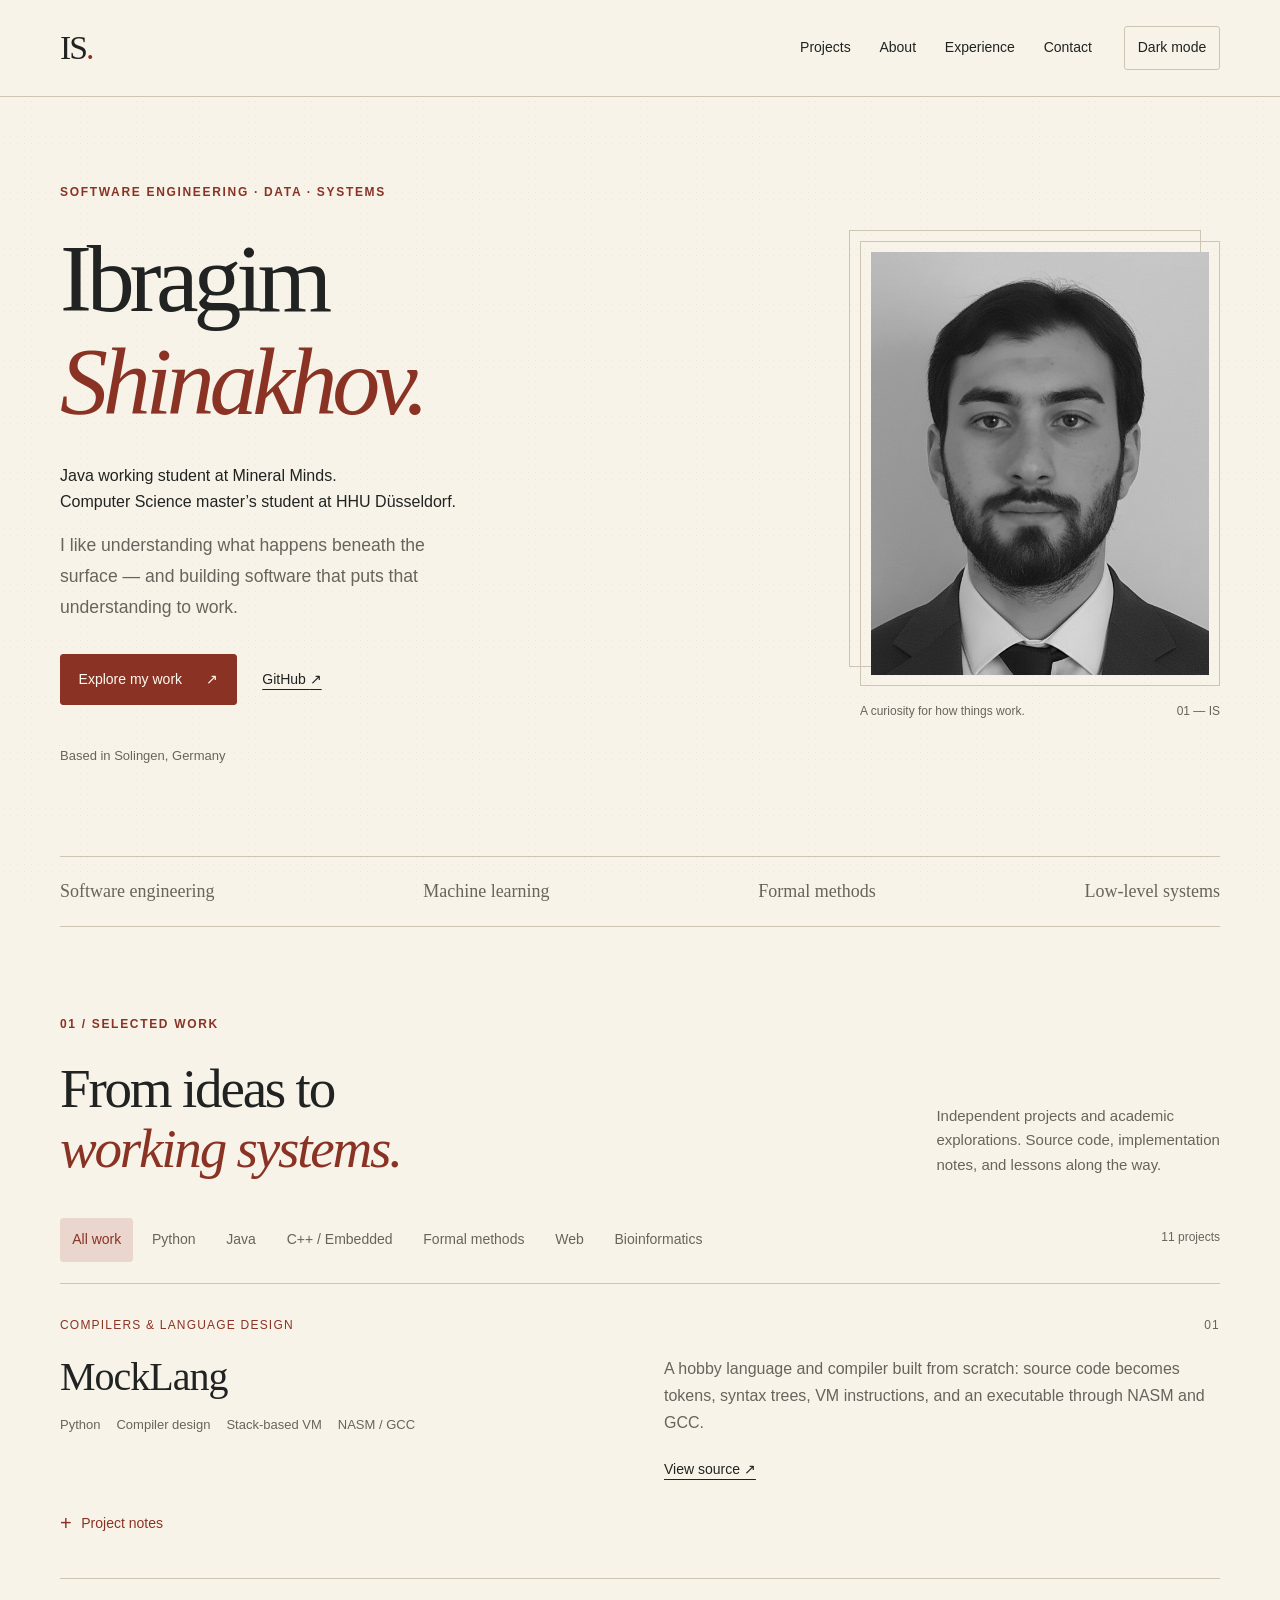
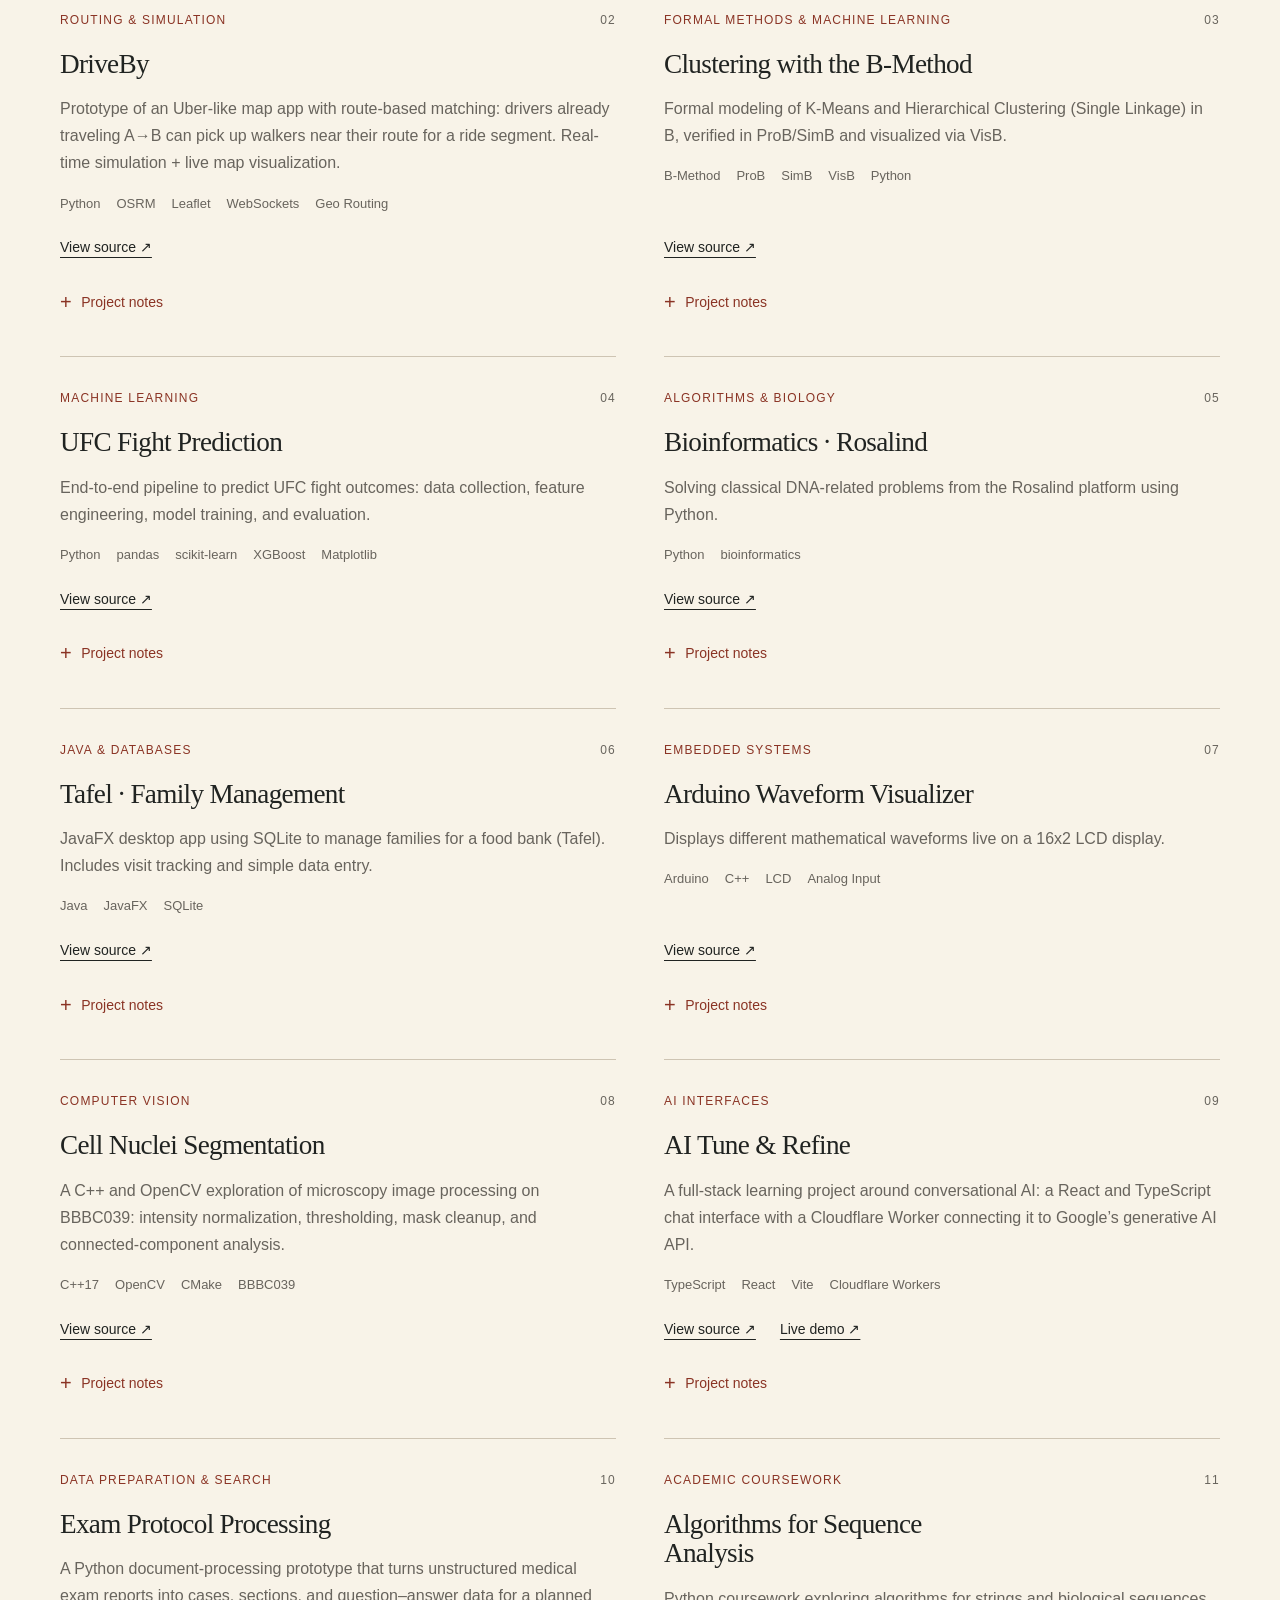
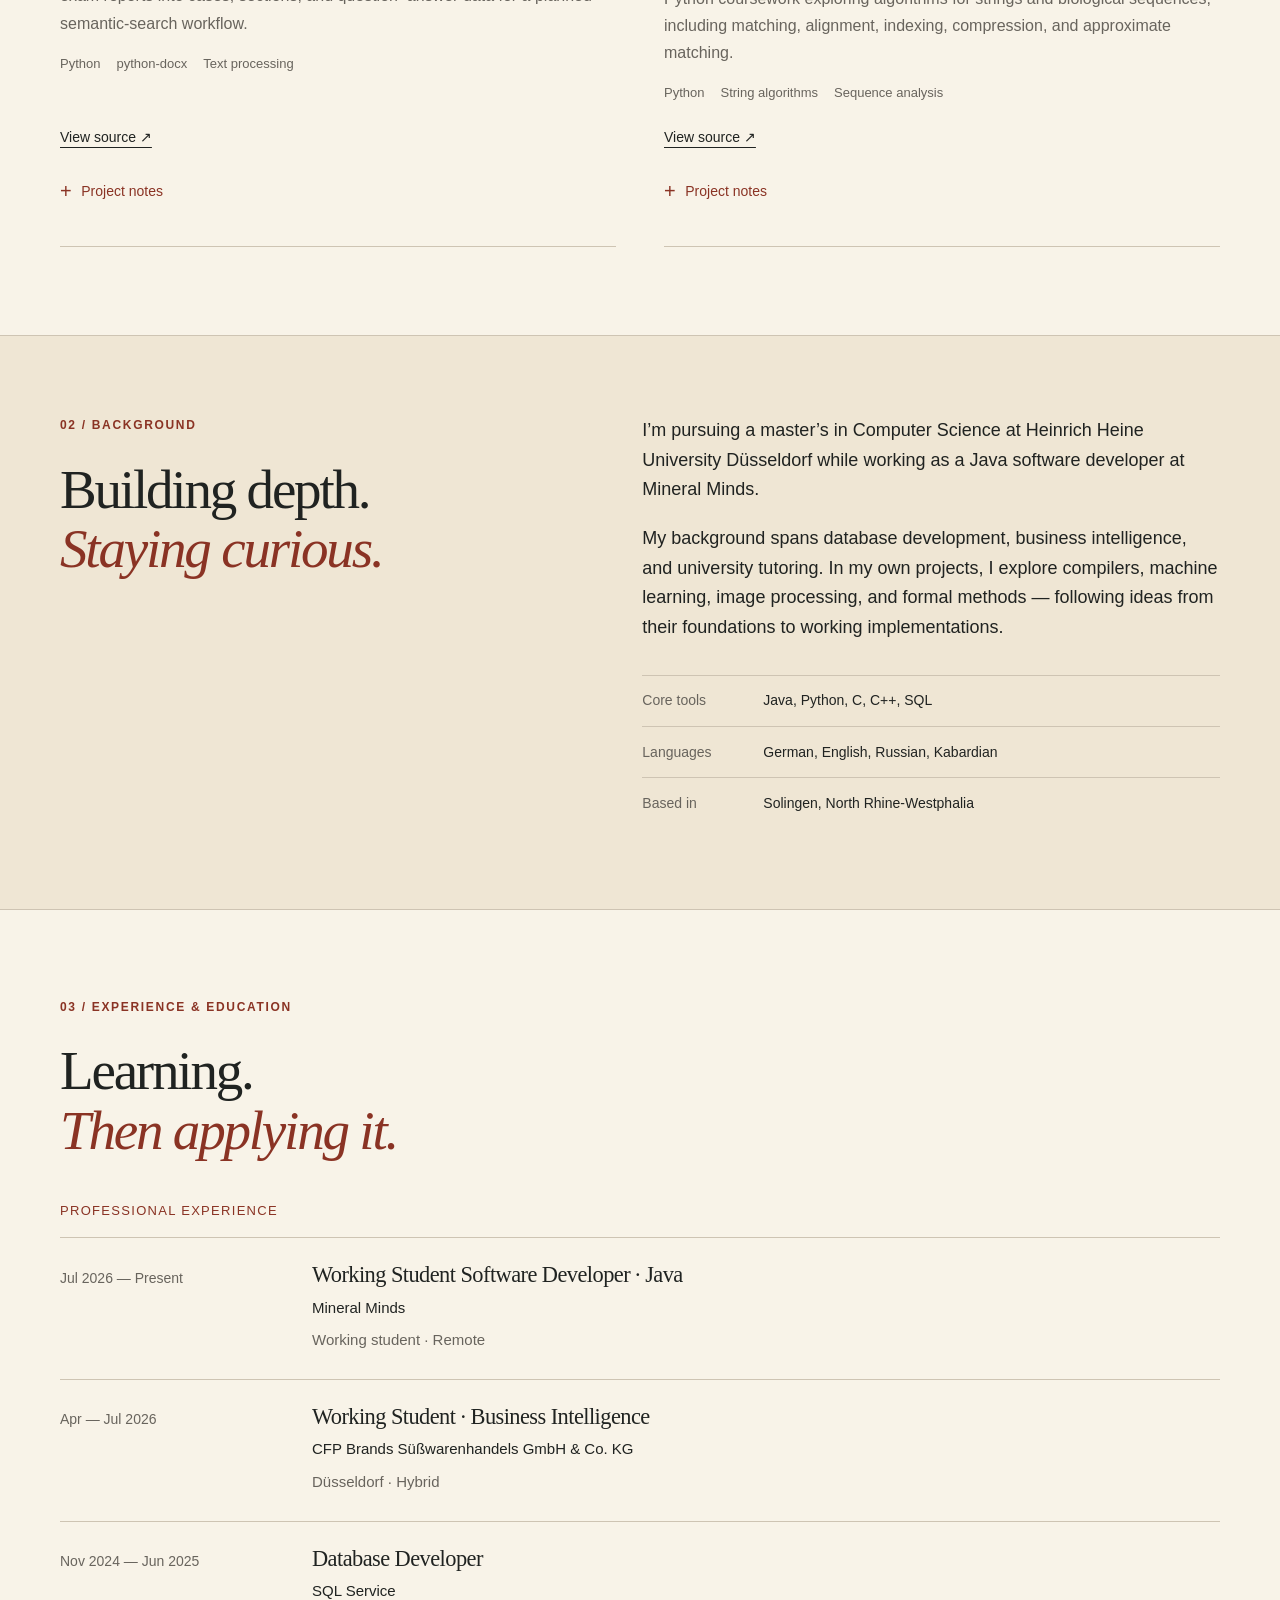
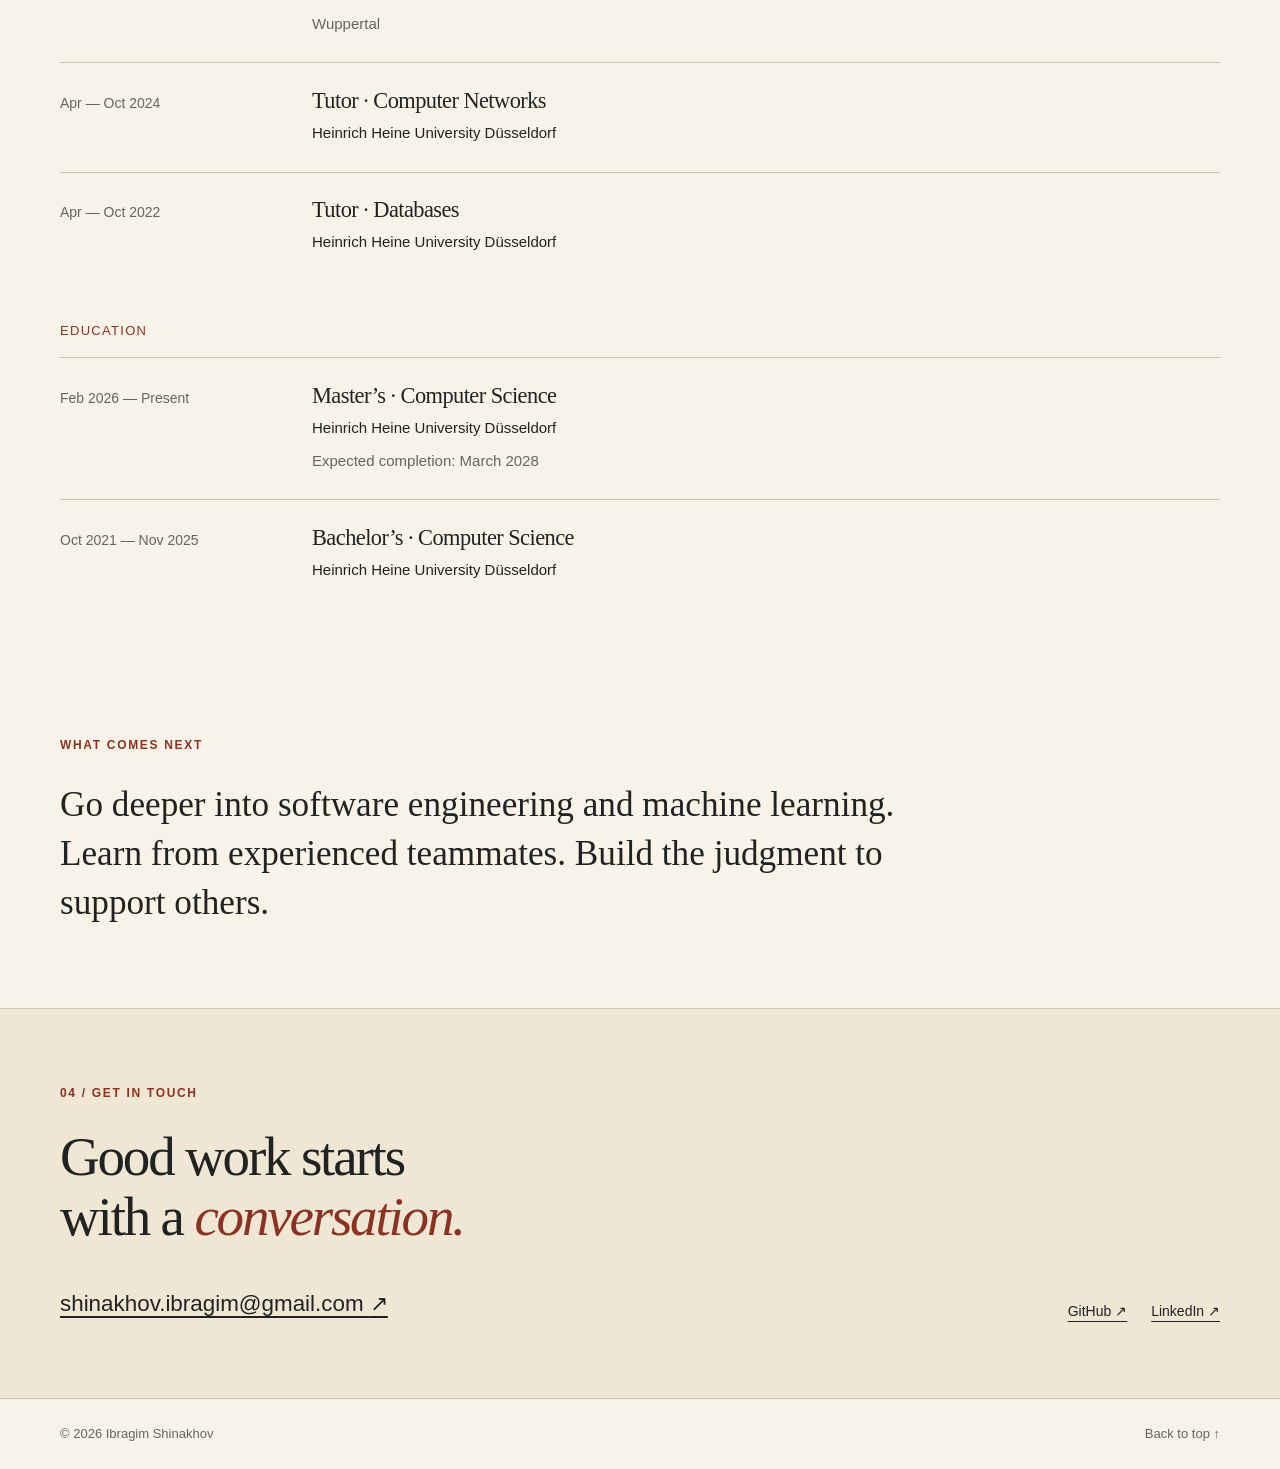
==== commit 98f64e36: "content: update education and experience and add four GitHub projects" ====
--- a/index.html
+++ b/index.html
@@ -5,9 +5,9 @@
   <meta name="viewport" content="width=device-width, initial-scale=1">
   <meta name="color-scheme" content="light dark">
   <title>Ibragim Shinakhov — Software &amp; Systems</title>
-  <meta name="description" content="Ibragim Shinakhov’s portfolio: software engineering, machine learning, compilers, and formal methods.">
+  <meta name="description" content="Ibragim Shinakhov — Java working student at Mineral Minds and Computer Science master’s student at HHU Düsseldorf. Projects in software engineering, machine learning, and systems.">
   <meta property="og:title" content="Ibragim Shinakhov — Software &amp; Systems">
-  <meta property="og:description" content="Projects, background, and a curiosity for how systems work.">
+  <meta property="og:description" content="Java working student at Mineral Minds. Computer Science master’s student at HHU Düsseldorf. Explore my projects and experience.">
   <meta property="og:type" content="website">
   <link rel="stylesheet" href="style.css">
   <script src="main.js" defer></script>
@@ -28,7 +28,7 @@
       <div class="hero-copy">
         <p class="eyebrow">Software engineering · Data · Systems</p>
         <h1 id="intro-title">Ibragim<br><em>Shinakhov.</em></h1>
-        <p class="hero-role">Computer Science graduate</p>
+        <p class="hero-role">Java working student at Mineral Minds.<br>Computer Science master’s student at HHU Düsseldorf.</p>
         <p class="lead">I like understanding what happens beneath the surface — and building software that puts that understanding to work.</p>
         <div class="actions"><a class="button primary" href="#projects">Explore my work <span aria-hidden="true">↗</span></a><a class="text-link" href="https://github.com/shinahov" target="_blank" rel="noopener noreferrer">GitHub <span aria-hidden="true">↗</span></a></div>
         <p class="location">Based in Solingen, Germany</p>
@@ -54,9 +54,22 @@
     </section>
     <section class="about-section" id="about" aria-labelledby="about-title"><div class="container about-grid">
       <div><p class="eyebrow">02 / Background</p><h2 id="about-title">Building depth.<br><em>Staying curious.</em></h2></div>
-      <div class="about-copy"><p>I hold a bachelor’s degree in Computer Science. My interests connect software engineering with machine learning, databases, and the systems underneath them.</p><p>I enjoy following an idea through its layers: from a language’s syntax to its execution, from raw data to a model, or from a specification to a working program.</p><dl class="facts"><div><dt>Core tools</dt><dd>Java, Python, C, C++, SQL</dd></div><div><dt>Languages</dt><dd>German, English, Russian, Kabardian</dd></div><div><dt>Based in</dt><dd>Solingen, North Rhine-Westphalia</dd></div></dl></div>
+      <div class="about-copy"><p>I’m pursuing a master’s in Computer Science at Heinrich Heine University Düsseldorf while working as a Java software developer at Mineral Minds.</p><p>My background spans database development, business intelligence, and university tutoring. In my own projects, I explore compilers, machine learning, image processing, and formal methods — following ideas from their foundations to working implementations.</p><dl class="facts"><div><dt>Core tools</dt><dd>Java, Python, C, C++, SQL</dd></div><div><dt>Languages</dt><dd>German, English, Russian, Kabardian</dd></div><div><dt>Based in</dt><dd>Solingen, North Rhine-Westphalia</dd></div></dl></div>
     </div></section>
-    <section class="section container" id="experience" aria-labelledby="experience-title"><div class="section-heading"><div><p class="eyebrow">03 / Experience &amp; education</p><h2 id="experience-title">Learning.<br><em>Then applying it.</em></h2></div></div><div id="experience-content"><article class="timeline-item"><p class="timeline-date">Education</p><div><h3>Bachelor’s degree in Computer Science</h3><p>Software development, databases, and analytical problem solving.</p></div></article></div></section>
+    <section class="section container" id="experience" aria-labelledby="experience-title">
+      <div class="section-heading"><div><p class="eyebrow">03 / Experience &amp; education</p><h2 id="experience-title">Learning.<br><em>Then applying it.</em></h2></div></div>
+      <div id="experience-content">
+        <h3 class="timeline-group-title">Professional experience</h3>
+        <article class="timeline-item"><p class="timeline-date">Jul 2026 — Present</p><div><h3>Working Student Software Developer · Java</h3><p class="organization">Mineral Minds</p><p>Working student · Remote</p></div></article>
+        <article class="timeline-item"><p class="timeline-date">Apr — Jul 2026</p><div><h3>Working Student · Business Intelligence</h3><p class="organization">CFP Brands Süßwarenhandels GmbH &amp; Co. KG</p><p>Düsseldorf · Hybrid</p></div></article>
+        <article class="timeline-item"><p class="timeline-date">Nov 2024 — Jun 2025</p><div><h3>Database Developer</h3><p class="organization">SQL Service</p><p>Wuppertal</p></div></article>
+        <article class="timeline-item"><p class="timeline-date">Apr — Oct 2024</p><div><h3>Tutor · Computer Networks</h3><p class="organization">Heinrich Heine University Düsseldorf</p></div></article>
+        <article class="timeline-item"><p class="timeline-date">Apr — Oct 2022</p><div><h3>Tutor · Databases</h3><p class="organization">Heinrich Heine University Düsseldorf</p></div></article>
+        <h3 class="timeline-group-title">Education</h3>
+        <article class="timeline-item"><p class="timeline-date">Feb 2026 — Present</p><div><h3>Master’s · Computer Science</h3><p class="organization">Heinrich Heine University Düsseldorf</p><p>Expected completion: March 2028</p></div></article>
+        <article class="timeline-item"><p class="timeline-date">Oct 2021 — Nov 2025</p><div><h3>Bachelor’s · Computer Science</h3><p class="organization">Heinrich Heine University Düsseldorf</p></div></article>
+      </div>
+    </section>
     <section class="goals-section container" id="goals"><p class="eyebrow">What comes next</p><p class="direction">Go deeper into software engineering and machine learning. Learn from experienced teammates. Build the judgment to support others.</p></section>
     <section class="contact-section" id="contact" aria-labelledby="contact-title"><div class="container"><p class="eyebrow">04 / Get in touch</p><h2 id="contact-title">Good work starts<br>with a <em>conversation.</em></h2><div class="contact-bottom"><a class="email-link" href="mailto:shinakhov.ibragim@gmail.com">shinakhov.ibragim@gmail.com <span aria-hidden="true">↗</span></a><div class="social-links"><a href="https://github.com/shinahov" target="_blank" rel="noopener noreferrer">GitHub ↗</a><a href="https://www.linkedin.com/in/ibragim-shinakhov-8214a7273/" target="_blank" rel="noopener noreferrer">LinkedIn ↗</a></div></div></div></section>
   </main>
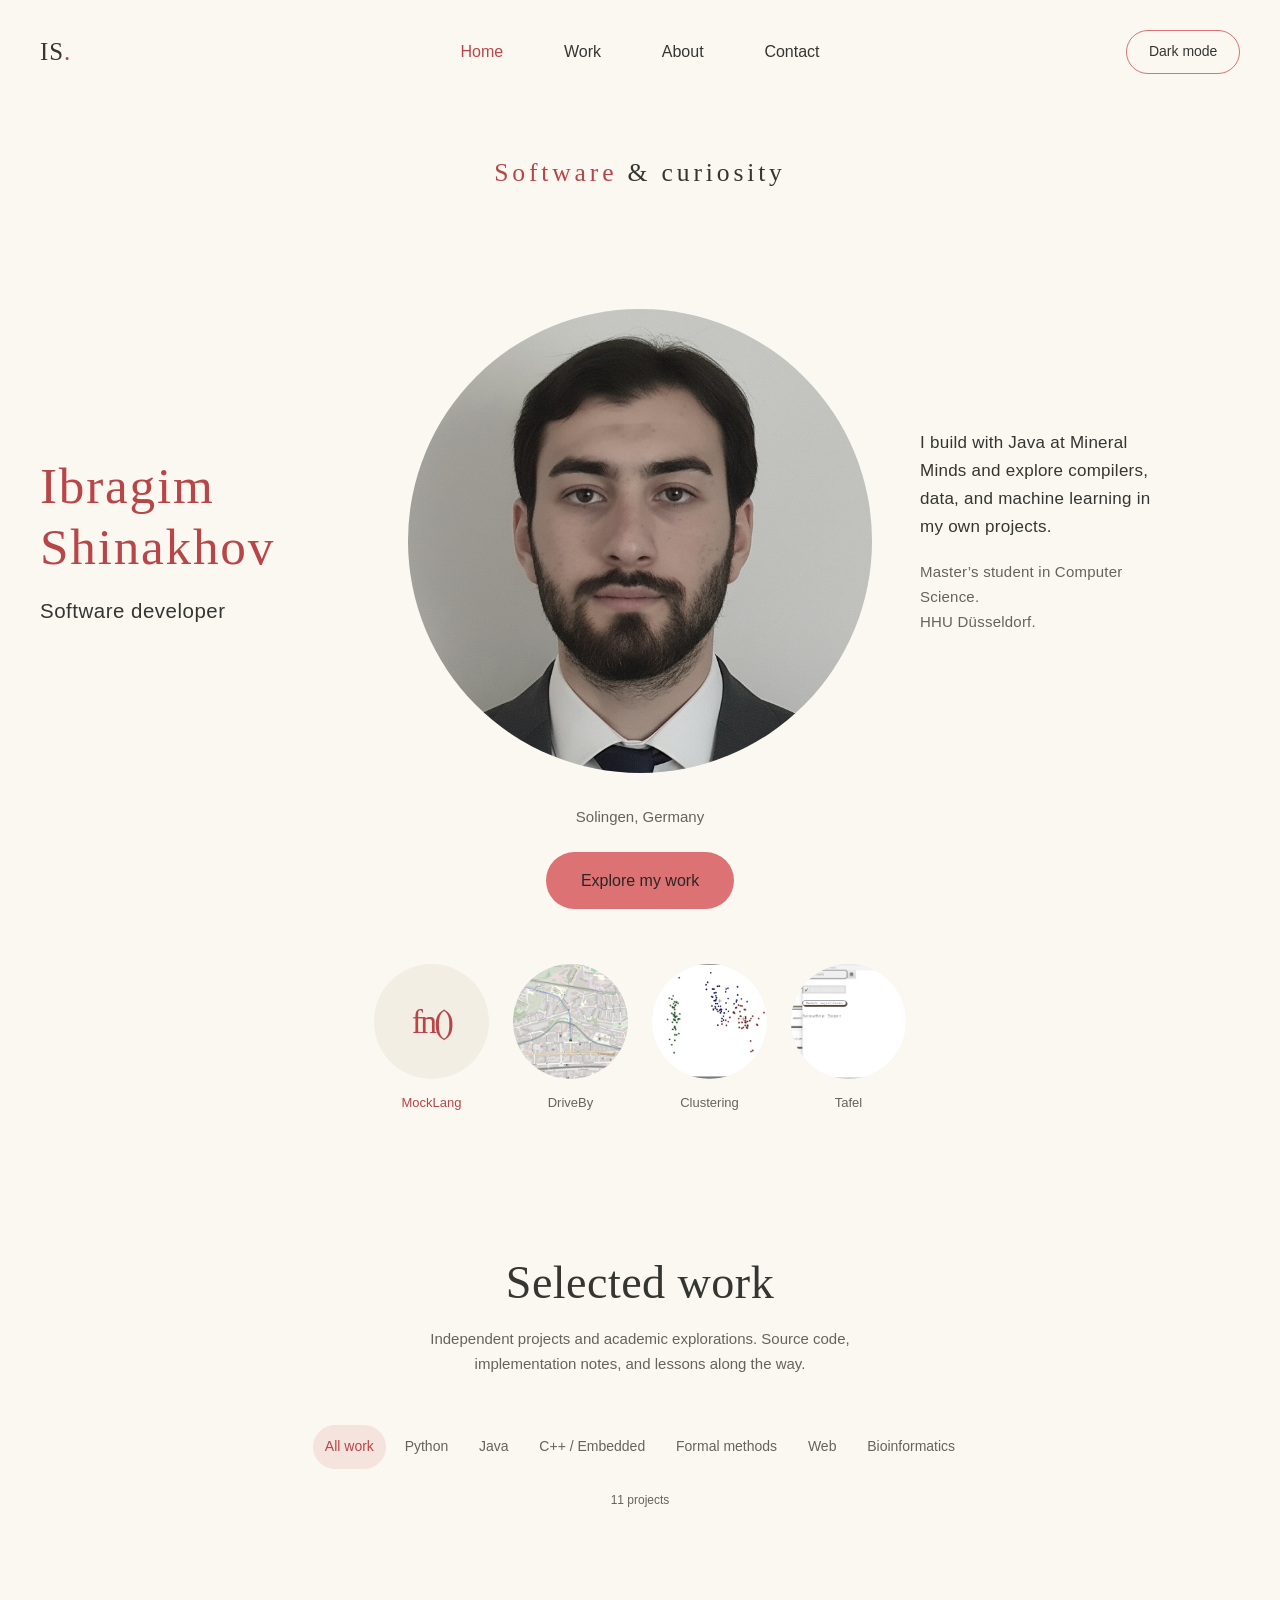
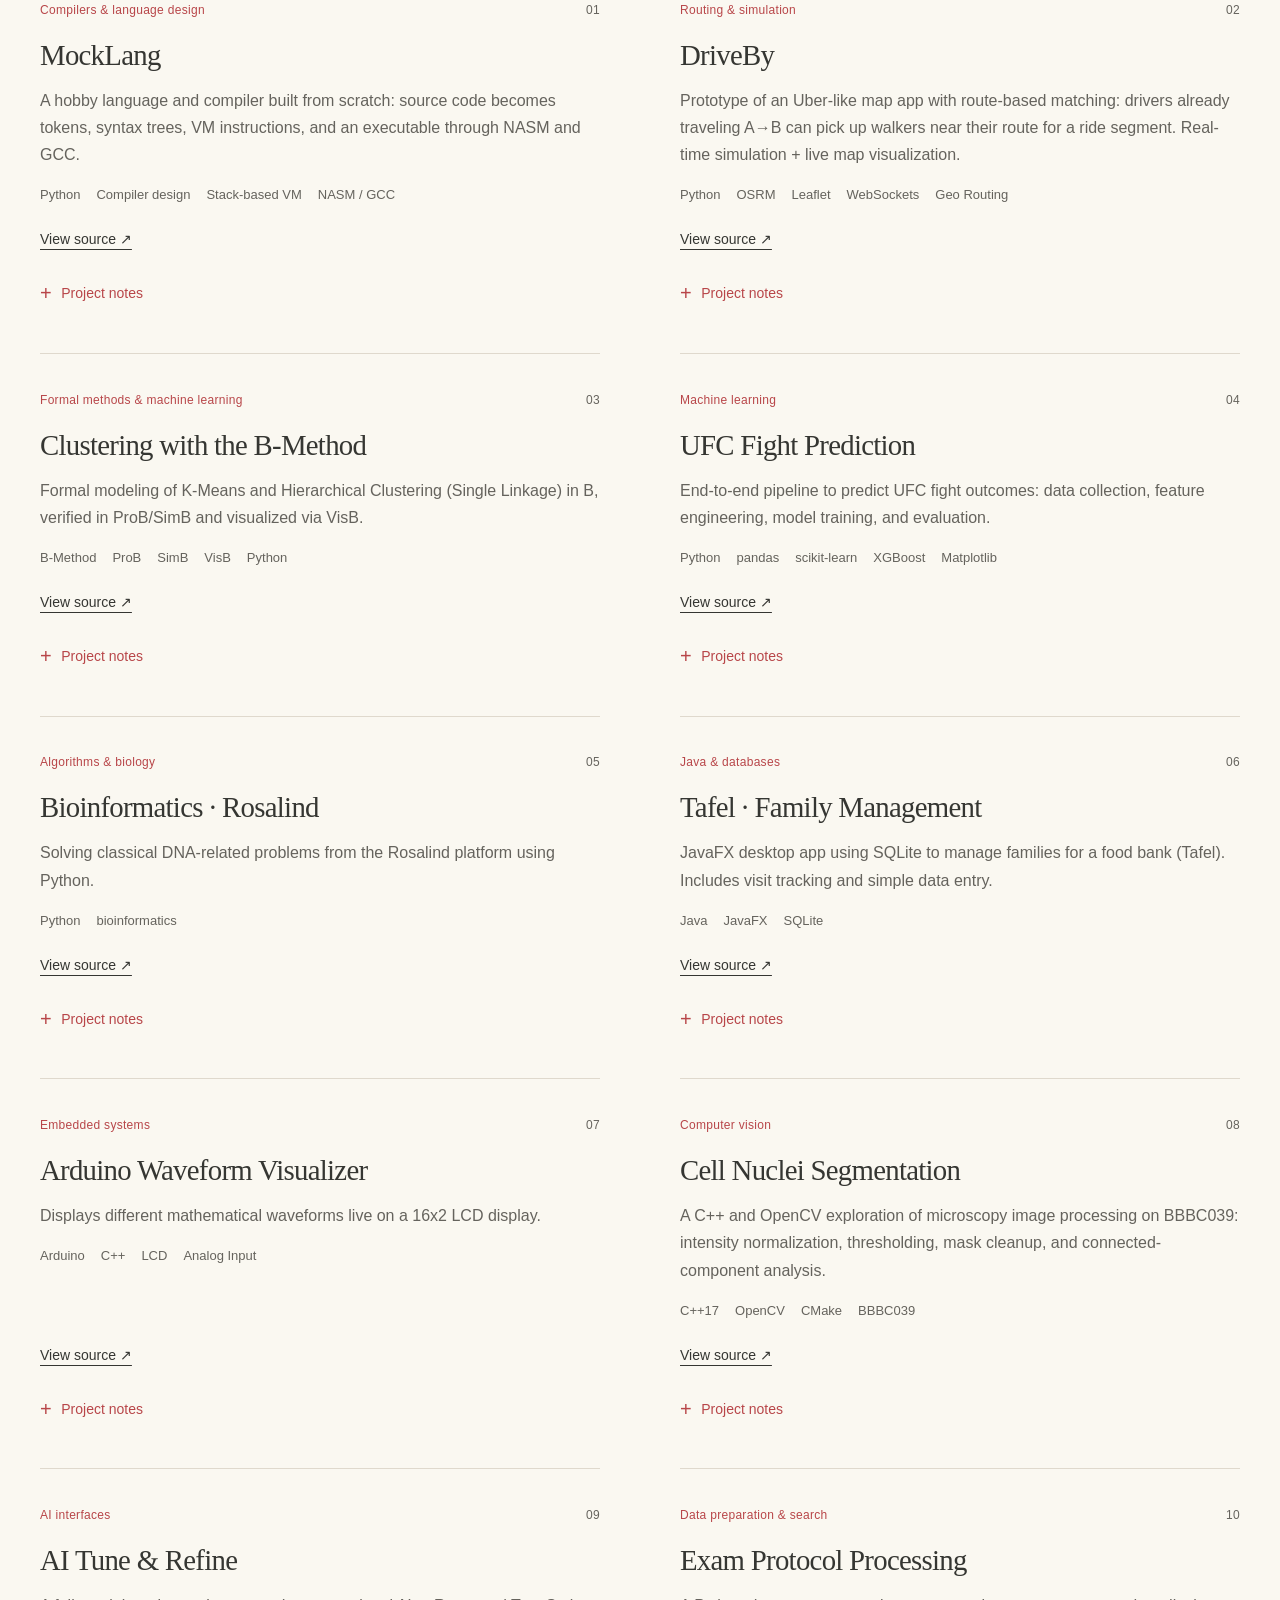
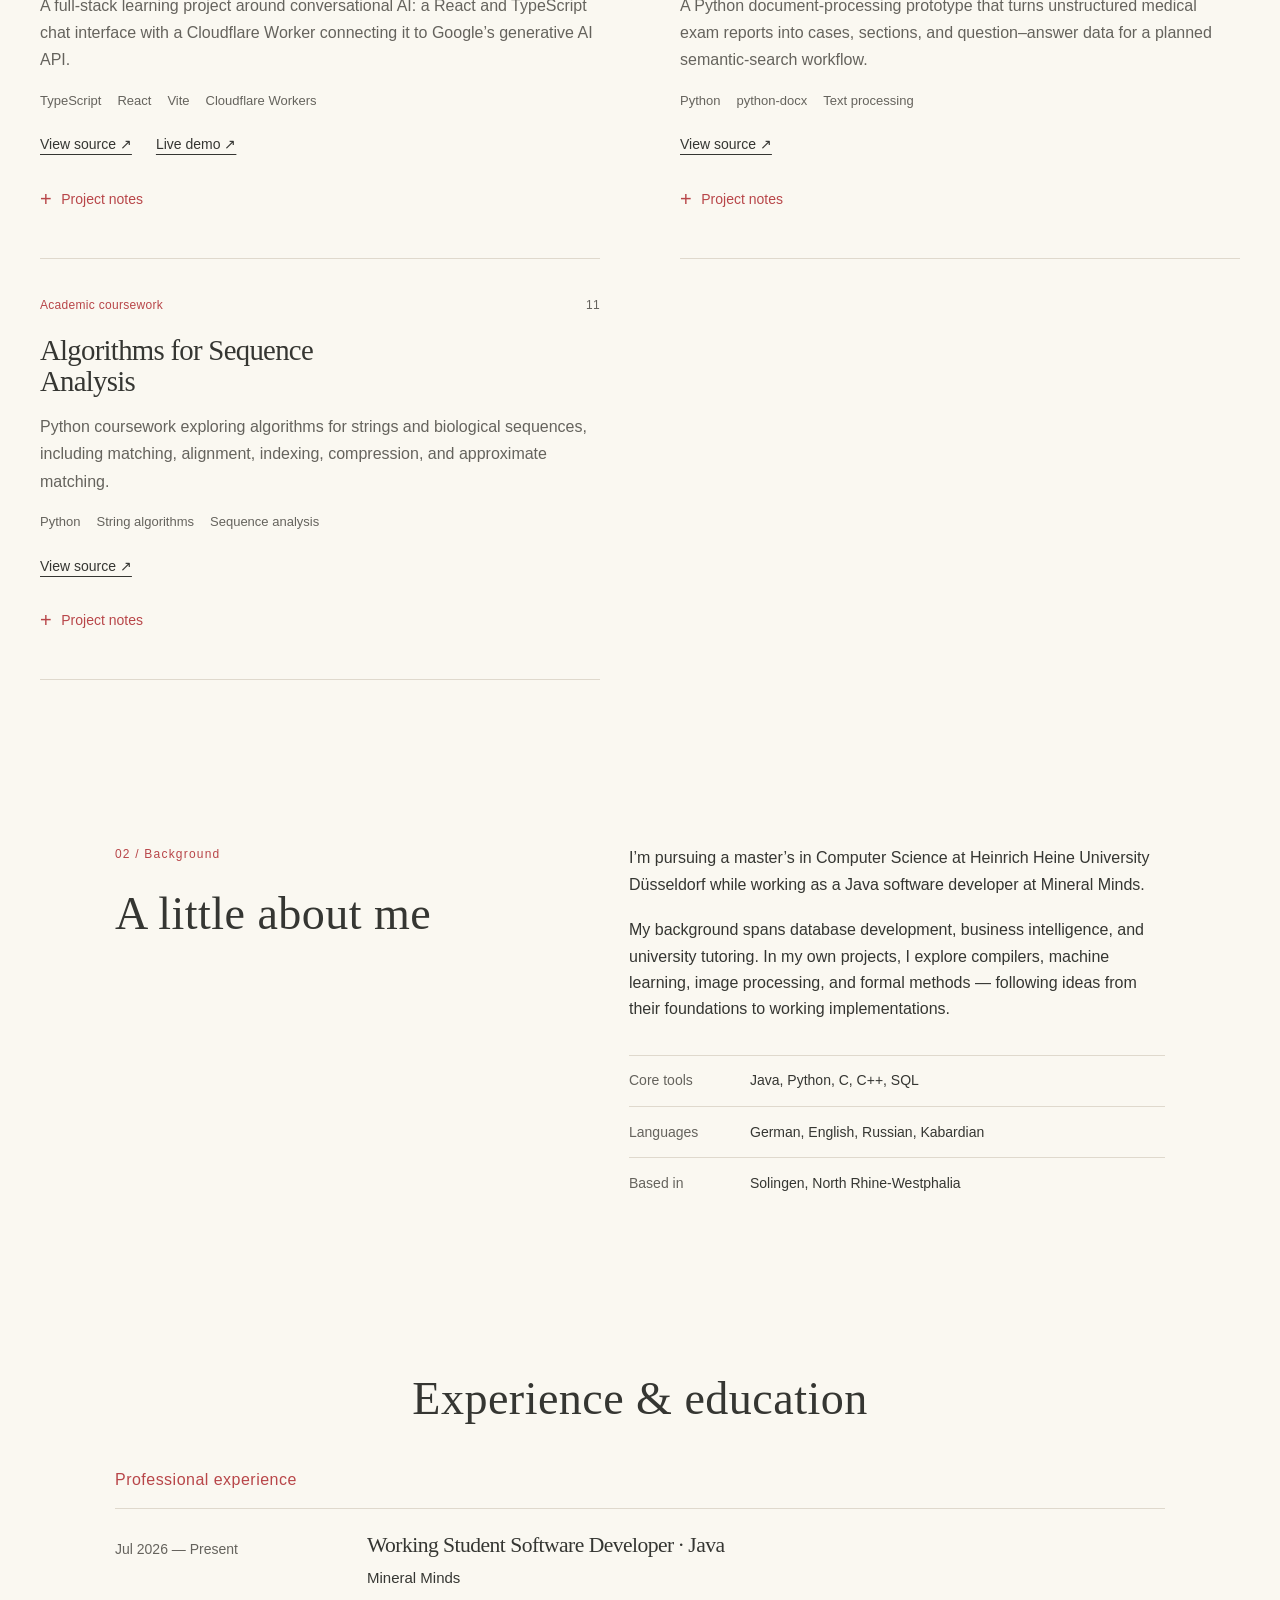
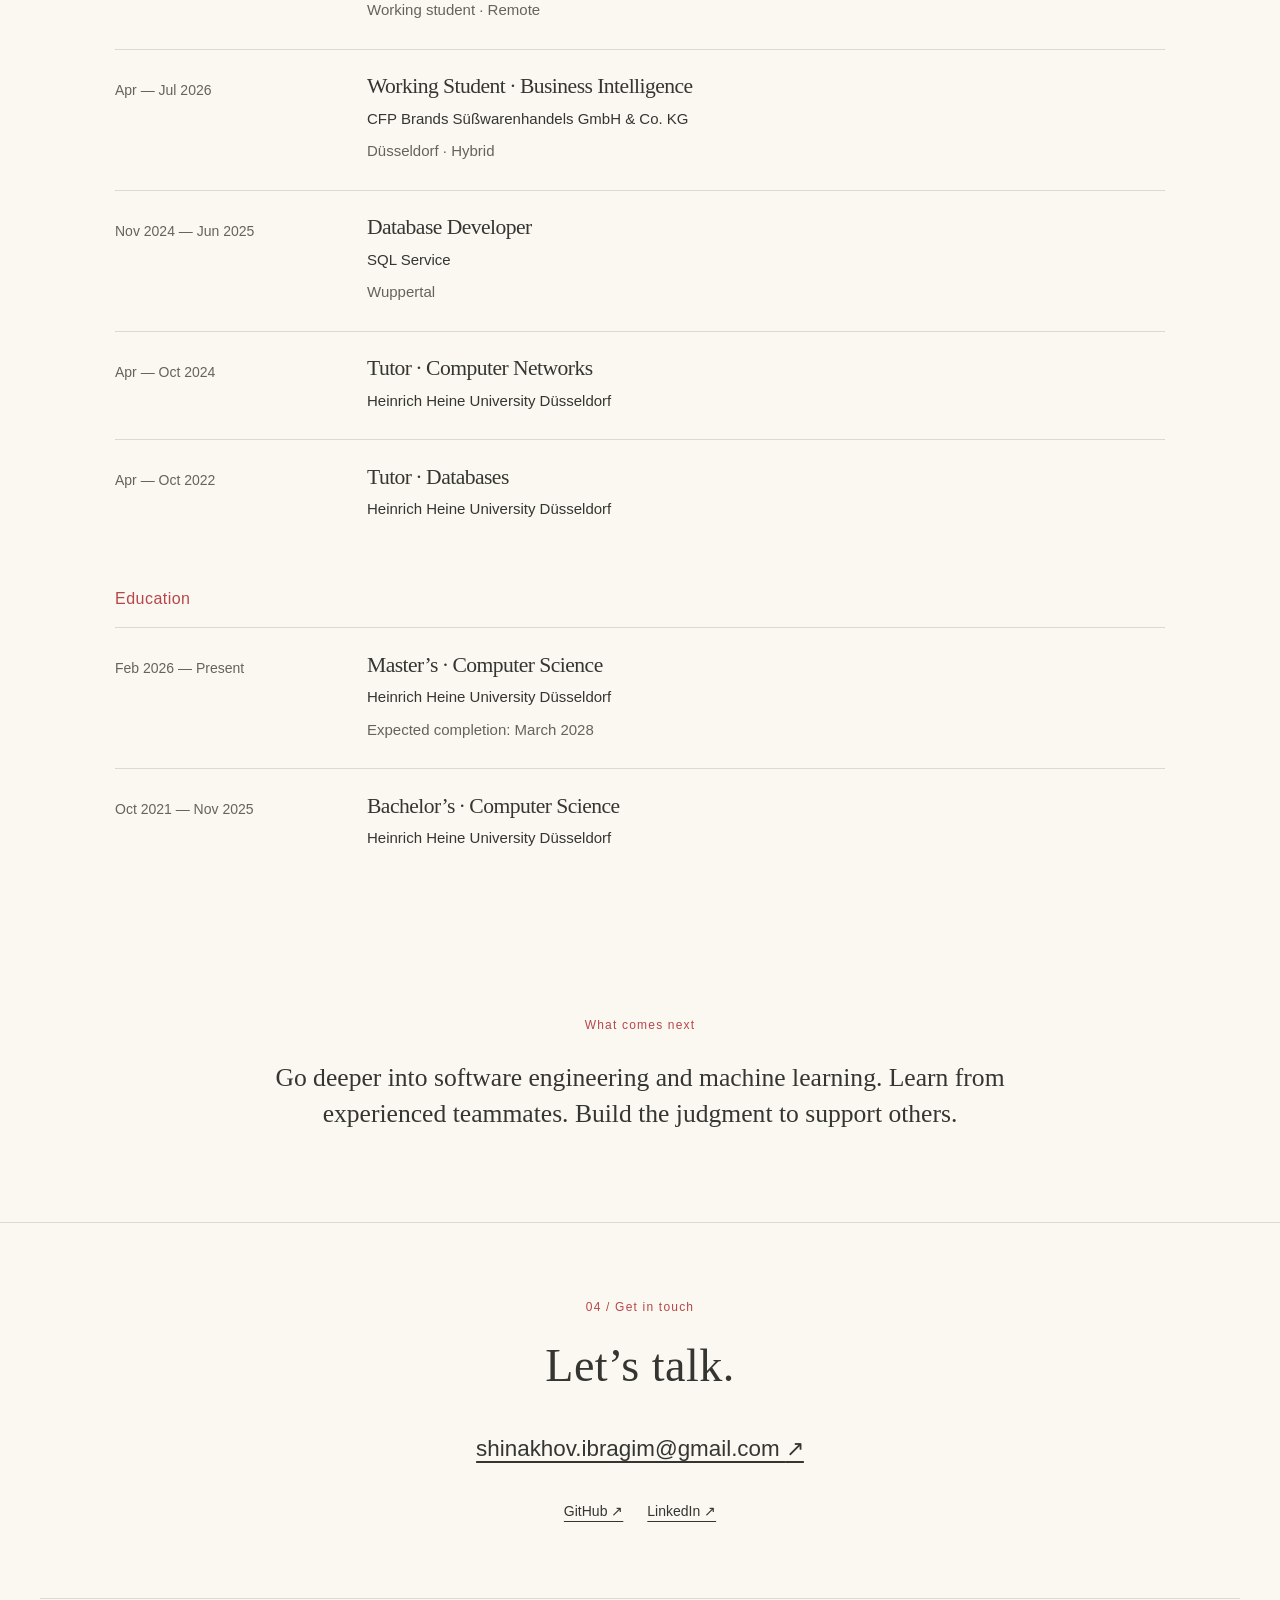
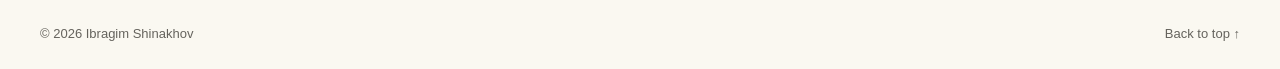
==== commit 51ffbb70: "style: adopt airy circular composition from visual reference" ====
--- a/index.html
+++ b/index.html
@@ -10,6 +10,7 @@
   <meta property="og:description" content="Java working student at Mineral Minds. Computer Science master’s student at HHU Düsseldorf. Explore my projects and experience.">
   <meta property="og:type" content="website">
   <link rel="stylesheet" href="style.css">
+  <link rel="stylesheet" href="reference.css">
   <script src="main.js" defer></script>
 </head>
 <body>
@@ -18,29 +19,32 @@
     <div class="container header-inner">
       <a class="brand" href="#home" aria-label="Ibragim Shinakhov, home">IS<span aria-hidden="true">.</span></a>
       <nav aria-label="Main navigation">
-        <a href="#projects">Projects</a><a href="#about">About</a><a href="#experience">Experience</a><a href="#contact">Contact</a>
+        <a href="#home">Home</a><a href="#projects">Work</a><a href="#about">About</a><a href="#contact">Contact</a>
       </nav>
       <button class="theme-toggle" id="themeToggle" type="button" aria-label="Switch to dark theme">Dark mode</button>
     </div>
   </header>
   <main id="main">
     <section class="hero container" id="home" aria-labelledby="intro-title">
-      <div class="hero-copy">
-        <p class="eyebrow">Software engineering · Data · Systems</p>
-        <h1 id="intro-title">Ibragim<br><em>Shinakhov.</em></h1>
-        <p class="hero-role">Java working student at Mineral Minds.<br>Computer Science master’s student at HHU Düsseldorf.</p>
-        <p class="lead">I like understanding what happens beneath the surface — and building software that puts that understanding to work.</p>
-        <div class="actions"><a class="button primary" href="#projects">Explore my work <span aria-hidden="true">↗</span></a><a class="text-link" href="https://github.com/shinahov" target="_blank" rel="noopener noreferrer">GitHub <span aria-hidden="true">↗</span></a></div>
-        <p class="location">Based in Solingen, Germany</p>
+      <p class="signature"><span>Software</span> &amp; curiosity</p>
+      <div class="hero-composition">
+        <div class="hero-copy">
+          <h1 id="intro-title">Ibragim<br> Shinakhov</h1>
+          <p class="hero-subtitle">Software developer</p>
+        </div>
+        <figure class="portrait"><div class="portrait-frame"><img src="images/me.jpeg" width="704" height="721" alt="Ibragim Shinakhov" fetchpriority="high"></div></figure>
+        <div class="hero-introduction"><p>I build with Java at Mineral Minds and explore compilers, data, and machine learning in my own projects.</p><p class="study">Master’s student in Computer Science.<br>HHU Düsseldorf.</p></div>
       </div>
-      <figure class="portrait">
-        <div class="portrait-frame"><img src="images/me.jpeg" width="704" height="721" alt="Portrait of Ibragim Shinakhov" fetchpriority="high"></div>
-        <figcaption><span>A curiosity for how things work.</span><span aria-hidden="true">01 — IS</span></figcaption>
-      </figure>
+      <div class="hero-caption"><p>Solingen, Germany</p><a class="button primary" href="#projects">Explore my work</a></div>
+      <nav class="project-previews" aria-label="Selected project shortcuts">
+        <a class="project-preview" href="#project-mocklang"><span class="preview-circle preview-code" aria-hidden="true">fn()</span>MockLang</a>
+        <a class="project-preview" href="#project-driveby"><span class="preview-circle"><img src="images/map-navigation.png" alt="" loading="lazy"></span>DriveBy</a>
+        <a class="project-preview" href="#project-clustering_b"><span class="preview-circle"><img src="images/K-means_B.png" alt="" loading="lazy"></span>Clustering</a>
+        <a class="project-preview" href="#project-tafel"><span class="preview-circle"><img src="images/besuch_reg.png" alt="" loading="lazy"></span>Tafel</a>
+      </nav>
     </section>
-    <div class="container discipline-strip" aria-label="Technical interests"><span>Software engineering</span><span>Machine learning</span><span>Formal methods</span><span>Low-level systems</span></div>
     <section class="section container" id="projects" aria-labelledby="projects-title">
-      <div class="section-heading"><div><p class="eyebrow">01 / Selected work</p><h2 id="projects-title">From ideas to<br><em>working systems.</em></h2></div><p class="section-intro">Independent projects and academic explorations. Source code, implementation notes, and lessons along the way.</p></div>
+      <div class="section-heading"><div><p class="eyebrow">01 / Selected work</p><h2 id="projects-title">Selected work</h2></div><p class="section-intro">Independent projects and academic explorations. Source code, implementation notes, and lessons along the way.</p></div>
       <div class="project-toolbar"><div class="filters" role="group" aria-label="Filter projects">
         <button class="chip" type="button" data-filter="all" aria-pressed="true">All work</button>
         <button class="chip" type="button" data-filter="python" aria-pressed="false">Python</button>
@@ -53,11 +57,11 @@
       <div id="projectGrid" class="project-grid"><noscript>Browse my projects on <a href="https://github.com/shinahov?tab=repositories">GitHub</a>. Enable JavaScript for project details and filters.</noscript></div>
     </section>
     <section class="about-section" id="about" aria-labelledby="about-title"><div class="container about-grid">
-      <div><p class="eyebrow">02 / Background</p><h2 id="about-title">Building depth.<br><em>Staying curious.</em></h2></div>
+      <div><p class="eyebrow">02 / Background</p><h2 id="about-title">A little about me</h2></div>
       <div class="about-copy"><p>I’m pursuing a master’s in Computer Science at Heinrich Heine University Düsseldorf while working as a Java software developer at Mineral Minds.</p><p>My background spans database development, business intelligence, and university tutoring. In my own projects, I explore compilers, machine learning, image processing, and formal methods — following ideas from their foundations to working implementations.</p><dl class="facts"><div><dt>Core tools</dt><dd>Java, Python, C, C++, SQL</dd></div><div><dt>Languages</dt><dd>German, English, Russian, Kabardian</dd></div><div><dt>Based in</dt><dd>Solingen, North Rhine-Westphalia</dd></div></dl></div>
     </div></section>
     <section class="section container" id="experience" aria-labelledby="experience-title">
-      <div class="section-heading"><div><p class="eyebrow">03 / Experience &amp; education</p><h2 id="experience-title">Learning.<br><em>Then applying it.</em></h2></div></div>
+      <div class="section-heading"><div><p class="eyebrow">03 / Experience &amp; education</p><h2 id="experience-title">Experience &amp; education</h2></div></div>
       <div id="experience-content">
         <h3 class="timeline-group-title">Professional experience</h3>
         <article class="timeline-item"><p class="timeline-date">Jul 2026 — Present</p><div><h3>Working Student Software Developer · Java</h3><p class="organization">Mineral Minds</p><p>Working student · Remote</p></div></article>
@@ -71,7 +75,7 @@
       </div>
     </section>
     <section class="goals-section container" id="goals"><p class="eyebrow">What comes next</p><p class="direction">Go deeper into software engineering and machine learning. Learn from experienced teammates. Build the judgment to support others.</p></section>
-    <section class="contact-section" id="contact" aria-labelledby="contact-title"><div class="container"><p class="eyebrow">04 / Get in touch</p><h2 id="contact-title">Good work starts<br>with a <em>conversation.</em></h2><div class="contact-bottom"><a class="email-link" href="mailto:shinakhov.ibragim@gmail.com">shinakhov.ibragim@gmail.com <span aria-hidden="true">↗</span></a><div class="social-links"><a href="https://github.com/shinahov" target="_blank" rel="noopener noreferrer">GitHub ↗</a><a href="https://www.linkedin.com/in/ibragim-shinakhov-8214a7273/" target="_blank" rel="noopener noreferrer">LinkedIn ↗</a></div></div></div></section>
+    <section class="contact-section" id="contact" aria-labelledby="contact-title"><div class="container"><p class="eyebrow">04 / Get in touch</p><h2 id="contact-title">Let’s talk.</h2><div class="contact-bottom"><a class="email-link" href="mailto:shinakhov.ibragim@gmail.com">shinakhov.ibragim@gmail.com <span aria-hidden="true">↗</span></a><div class="social-links"><a href="https://github.com/shinahov" target="_blank" rel="noopener noreferrer">GitHub ↗</a><a href="https://www.linkedin.com/in/ibragim-shinakhov-8214a7273/" target="_blank" rel="noopener noreferrer">LinkedIn ↗</a></div></div></div></section>
   </main>
   <footer class="container site-footer"><span>© <span id="year">2026</span> Ibragim Shinakhov</span><a href="#home">Back to top ↑</a></footer>
 </body>
--- a/style.css
+++ b/style.css
@@ -1,8 +1,836 @@
-:root{color-scheme:light;--paper:#f8f3e8;--surface:#fbf8f1;--wash:#efe6d4;--ink:#202321;--muted:#68645d;--rule:#cec4b3;--accent:#8a3324;--accent-soft:#ead6cd;--on-accent:#fffaf1;--serif:Georgia,'Times New Roman',serif;--sans:'Helvetica Neue',Arial,sans-serif}
-:root.theme-dark{color-scheme:dark;--paper:#212320;--surface:#282b26;--wash:#2d3029;--ink:#f3eddf;--muted:#bcb6a9;--rule:#4c4d43;--accent:#e8a18a;--accent-soft:#44332c;--on-accent:#25231f}
-*{box-sizing:border-box}html{scroll-behavior:smooth;scroll-padding-top:6rem}body{margin:0;background:var(--paper);color:var(--ink);font-family:var(--sans);font-size:1rem;line-height:1.65}body:before{content:'';position:fixed;inset:0;pointer-events:none;z-index:-1;background-image:radial-gradient(var(--rule) .6px,transparent .6px);background-size:7px 7px;opacity:.25}a{color:inherit;text-underline-offset:5px}button,input{font:inherit}button,a{-webkit-tap-highlight-color:transparent}button{cursor:pointer}button:focus-visible,a:focus-visible,summary:focus-visible{outline:2px solid var(--accent);outline-offset:5px}::selection{background:var(--accent-soft)}.container{width:min(1160px,calc(100% - 6rem));margin-inline:auto}.site-header{background:var(--paper);border-bottom:1px solid var(--rule)}.header-inner{display:flex;align-items:center;gap:2rem;min-height:96px}.brand{font-family:var(--serif);font-size:2.1rem;line-height:1;text-decoration:none;letter-spacing:-.12rem}.brand span{color:var(--accent)}nav{display:flex;flex-wrap:wrap;gap:1.8rem;margin-left:auto}nav a,.theme-toggle{font-size:.875rem;text-decoration:none}nav a:hover,.text-link:hover,.social-links a:hover{color:var(--accent)}.theme-toggle{padding:.5rem .8rem;color:var(--ink);border:1px solid var(--rule);border-radius:3px;background:transparent;min-height:44px}.skip-link{position:absolute;left:1rem;top:-100px;padding:1rem;background:var(--paper);z-index:10}.skip-link:focus{top:1rem}.hero{display:grid;grid-template-columns:1.4fr .8fr;align-items:center;gap:5rem;padding-block:86px 76px}.eyebrow{text-transform:uppercase;letter-spacing:.14em;font-size:.75rem;font-weight:600;color:var(--accent);margin:0 0 1.5rem}h1,h2,h3{font-family:var(--serif);font-weight:400;margin:0;line-height:1.08}h1{font-size:clamp(3.8rem,7.5vw,6.7rem);letter-spacing:-.055em}h1 em,h2 em{font-weight:400;color:var(--accent)}h2{font-size:clamp(2.5rem,4.3vw,3.8rem);letter-spacing:-.04em}h3{font-size:1.7rem;letter-spacing:-.025em}.hero-role{font-size:1rem;margin:1.8rem 0 .9rem;font-weight:500}.lead{color:var(--muted);max-width:43ch;font-size:1.1rem;margin:0;line-height:1.75}.actions{display:flex;align-items:center;flex-wrap:wrap;gap:1.6rem;margin-top:2rem}.button{display:inline-flex;align-items:center;justify-content:space-between;gap:1.5rem;padding:.8rem 1.1rem;min-height:44px;border:1px solid var(--rule);border-radius:3px;text-decoration:none;font-size:.875rem}.button.primary{background:var(--accent);color:var(--on-accent);border-color:var(--accent)}.button:hover{filter:brightness(.94)}.text-link{font-size:.875rem}.location{font-size:.8125rem;color:var(--muted);margin-top:2.5rem}.portrait{margin:0;max-width:360px;justify-self:end}.portrait-frame{padding:10px;border:1px solid var(--rule);position:relative}.portrait-frame:before{content:'';position:absolute;inset:-12px 18px 18px -12px;border:1px solid var(--rule);z-index:-1}.portrait img{width:100%;height:auto;aspect-ratio:4/5;object-fit:cover;object-position:50% 40%;display:block;filter:grayscale(1);background:var(--wash)}figcaption{display:flex;justify-content:space-between;gap:1rem;color:var(--muted);font-size:.75rem;line-height:1.6;margin-top:1rem}.discipline-strip{border-top:1px solid var(--rule);border-bottom:1px solid var(--rule);display:flex;justify-content:space-between;gap:1rem;flex-wrap:wrap;padding-block:1.25rem;color:var(--muted);font-family:var(--serif);font-size:1.125rem}.section{padding-block:88px}.section-heading{display:flex;align-items:end;justify-content:space-between;gap:3rem;margin-bottom:2.5rem}.section-intro{max-width:34ch;color:var(--muted);margin:0;font-size:.9375rem}.project-toolbar{display:flex;align-items:start;gap:1rem;border-bottom:1px solid var(--rule);padding:0 0 1.3rem;margin-bottom:0}.filters{display:flex;flex-wrap:wrap;gap:.4rem}.chip{background:transparent;color:var(--muted);border:1px solid transparent;border-radius:3px;padding:.45rem .7rem;font-size:.875rem;min-height:44px}.chip:hover{color:var(--accent)}.chip[aria-pressed=true]{color:var(--accent);background:var(--accent-soft);border-color:var(--accent-soft)}.project-count{white-space:nowrap;margin:.65rem 0 0 auto;color:var(--muted);font-size:.75rem}.project-grid{display:grid;grid-template-columns:repeat(2,minmax(0,1fr));column-gap:3rem}.project-card{min-width:0;padding:2rem 0;border-bottom:1px solid var(--rule);display:flex;flex-direction:column;align-items:start}.project-meta{display:flex;justify-content:space-between;gap:1rem;width:100%;font-size:.75rem;text-transform:uppercase;letter-spacing:.1em;color:var(--muted);margin-bottom:1.2rem}.project-meta .category{color:var(--accent)}.project-card h3{max-width:25ch}.project-summary{color:var(--muted);margin:1rem 0;font-size:1rem;line-height:1.7}.tags{display:flex;flex-wrap:wrap;gap:.45rem 1rem;margin:0 0 1.4rem;padding:0;list-style:none;color:var(--muted);font-size:.8125rem}.card-actions{margin-top:auto;display:flex;gap:1.5rem;align-items:center}.card-actions a{font-size:.875rem}.project-detail{width:100%;margin-top:1.3rem}.project-detail summary{cursor:pointer;list-style:none;font-size:.875rem;color:var(--accent);min-height:44px;display:flex;align-items:center;gap:.6rem}.project-detail summary::-webkit-details-marker{display:none}.project-detail summary:before{content:'+';font-size:1.25rem}.project-detail[open] summary:before{content:'−'}.detail-body{padding:1rem 1.1rem;background:var(--wash);margin-top:.3rem;font-size:.9375rem;overflow-wrap:anywhere}.detail-body h4{font-size:.9375rem;margin:1.25rem 0 .4rem}.detail-body h4:first-child{margin-top:0}.detail-body p{margin:.7rem 0}.detail-body img{max-width:100%;height:auto;display:block;margin:1rem auto}.detail-body pre{overflow:auto;max-width:100%;padding:1rem;background:var(--surface);font-size:.8125rem}.detail-body iframe{width:100%;aspect-ratio:16/9;border:0}.detail-body ul,.detail-body ol{padding-left:1.25rem}.about-section{padding-block:80px;background:var(--wash);border-block:1px solid var(--rule)}.about-grid{display:grid;grid-template-columns:1fr 1.15fr;gap:5rem}.about-copy>p{font-size:1.125rem;margin:0 0 1.2rem}.facts{margin:2rem 0 0}.facts>div{display:grid;grid-template-columns:105px 1fr;padding:.85rem 0;border-top:1px solid var(--rule);gap:1rem;font-size:.875rem}.facts dt{color:var(--muted)}.facts dd{margin:0}.timeline-group-title{font-family:var(--sans);font-size:.8125rem;text-transform:uppercase;letter-spacing:.1em;color:var(--accent);margin:2.7rem 0 1.2rem}.timeline-item{display:grid;grid-template-columns:220px 1fr;gap:2rem;padding:1.6rem 0;border-top:1px solid var(--rule)}.timeline-date{font-size:.875rem;color:var(--muted);margin:.2rem 0}.timeline-item h3{font-size:1.4rem}.timeline-item p:not(.timeline-date){color:var(--muted);margin:.5rem 0 0;font-size:.9375rem}.timeline-item .organization{color:var(--ink)!important}.goals-section{padding-block:2.5rem 5rem}.direction{max-width:850px;font-family:var(--serif);font-size:clamp(1.5rem,3vw,2.2rem);line-height:1.4;margin:0}.contact-section{padding:75px 0;background:var(--wash);border-block:1px solid var(--rule)}.contact-bottom{display:flex;justify-content:space-between;align-items:end;gap:2rem;flex-wrap:wrap;margin-top:2.5rem}.email-link{font-size:clamp(1rem,2vw,1.4rem);overflow-wrap:anywhere}.social-links{display:flex;gap:1.5rem;font-size:.875rem}.site-footer{padding-block:1.5rem;display:flex;justify-content:space-between;gap:1rem;flex-wrap:wrap;color:var(--muted);font-size:.8125rem}.site-footer a{text-decoration:none}[hidden]{display:none!important}
-@media(min-width:1100px){.project-card:first-child{grid-column:1/-1;display:grid;grid-template-columns:1fr 1fr;column-gap:3rem}.project-card:first-child .project-meta{grid-column:1/-1}.project-card:first-child h3{font-size:2.5rem;grid-column:1}.project-card:first-child .project-summary{grid-column:2;grid-row:2/4;margin-top:0}.project-card:first-child .tags{grid-column:1;margin-top:1rem}.project-card:first-child .card-actions{grid-column:2;grid-row:4}.project-card:first-child .project-detail{grid-column:1/-1}}
-@media(max-width:900px){.container{width:calc(100% - 3rem)}.hero{gap:2.5rem;padding-block:60px}.hero h1{font-size:clamp(3.5rem,8vw,5.5rem)}.header-inner{gap:1rem}nav{gap:1rem}.about-grid{gap:2.5rem}.project-grid{column-gap:2rem}.project-toolbar{flex-direction:column}.project-count{margin:0}.timeline-item{grid-template-columns:170px 1fr}}
-@media(max-width:620px){.container{width:calc(100% - 2.5rem)}.header-inner{flex-wrap:wrap;min-height:auto;padding-block:1rem;gap:.7rem 1rem}.brand{margin-right:auto}nav{order:3;width:100%;justify-content:space-between;gap:.6rem;margin:0}nav a{min-height:44px;display:flex;align-items:center}.hero{grid-template-columns:1fr;padding-top:42px;gap:2rem}.hero h1{font-size:clamp(3.2rem,14vw,5rem)}.hero-role{max-width:30ch}.portrait{max-width:260px;justify-self:start;margin-left:12px}.portrait img{aspect-ratio:1/1}.location{margin-top:1.5rem}.discipline-strip{display:grid;grid-template-columns:1fr 1fr;font-size:1rem;gap:.65rem}.section{padding-block:56px}.section-heading{display:block;margin-bottom:2rem}.section-intro{margin-top:1.5rem;max-width:none}.project-grid{grid-template-columns:1fr}.project-card{padding-block:1.7rem}.about-grid{grid-template-columns:1fr;gap:2rem}.about-section{padding-block:56px}.timeline-item{grid-template-columns:1fr;gap:.5rem}.eyebrow{margin-bottom:1rem}.contact-section{padding-block:54px}.email-link{font-size:1rem}.contact-bottom{align-items:start;flex-direction:column}.theme-toggle{font-size:.8125rem}.goals-section{padding-bottom:3rem}.facts>div{grid-template-columns:85px 1fr}}
-@media(prefers-reduced-motion:reduce){html{scroll-behavior:auto}}
-@media print{.site-header,.filters,.theme-toggle,.skip-link{display:none}.container{width:100%}.hero,.section,.about-section,.contact-section{padding-block:1rem}.portrait{max-width:150px}.project-card{break-inside:avoid}body{background:white;color:black}.project-grid{display:block}}
+:root {
+  color-scheme:light;
+  --paper:#f8f3e8;
+  --surface:#fbf8f1;
+  --wash:#efe6d4;
+  --ink:#202321;
+  --muted:#68645d;
+  --rule:#cec4b3;
+  --accent:#8a3324;
+  --accent-soft:#ead6cd;
+  --on-accent:#fffaf1;
+  --serif:Georgia,'Times New Roman',serif;
+  --sans:'Helvetica Neue',Arial,sans-serif
+}
+
+:root.theme-dark {
+  color-scheme:dark;
+  --paper:#212320;
+  --surface:#282b26;
+  --wash:#2d3029;
+  --ink:#f3eddf;
+  --muted:#bcb6a9;
+  --rule:#4c4d43;
+  --accent:#e8a18a;
+  --accent-soft:#44332c;
+  --on-accent:#25231f
+}
+
+* {
+  box-sizing:border-box
+}
+
+html {
+  scroll-behavior:smooth;
+  scroll-padding-top:6rem
+}
+
+body {
+  margin:0;
+  background:var(--paper);
+  color:var(--ink);
+  font-family:var(--sans);
+  font-size:1rem;
+  line-height:1.65
+}
+
+body:before {
+  content:'';
+  position:fixed;
+  inset:0;
+  pointer-events:none;
+  z-index:-1;
+  background-image:radial-gradient(var(--rule) .6px,transparent .6px);
+  background-size:7px 7px;
+  opacity:.25
+}
+
+a {
+  color:inherit;
+  text-underline-offset:5px
+}
+
+button,input {
+  font:inherit
+}
+
+button,a {
+  -webkit-tap-highlight-color:transparent
+}
+
+button {
+  cursor:pointer
+}
+
+button:focus-visible,a:focus-visible,summary:focus-visible {
+  outline:2px solid var(--accent);
+  outline-offset:5px
+}
+
+::selection {
+  background:var(--accent-soft)
+}
+
+.container {
+  width:min(1160px,calc(100% - 6rem));
+  margin-inline:auto
+}
+
+.site-header {
+  background:var(--paper);
+  border-bottom:1px solid var(--rule)
+}
+
+.header-inner {
+  display:flex;
+  align-items:center;
+  gap:2rem;
+  min-height:96px
+}
+
+.brand {
+  font-family:var(--serif);
+  font-size:2.1rem;
+  line-height:1;
+  text-decoration:none;
+  letter-spacing:-.12rem
+}
+
+.brand span {
+  color:var(--accent)
+}
+
+nav {
+  display:flex;
+  flex-wrap:wrap;
+  gap:1.8rem;
+  margin-left:auto
+}
+
+nav a,.theme-toggle {
+  font-size:.875rem;
+  text-decoration:none
+}
+
+nav a:hover,.text-link:hover,.social-links a:hover {
+  color:var(--accent)
+}
+
+.theme-toggle {
+  padding:.5rem .8rem;
+  color:var(--ink);
+  border:1px solid var(--rule);
+  border-radius:3px;
+  background:transparent;
+  min-height:44px
+}
+
+.skip-link {
+  position:absolute;
+  left:1rem;
+  top:-100px;
+  padding:1rem;
+  background:var(--paper);
+  z-index:10
+}
+
+.skip-link:focus {
+  top:1rem
+}
+
+.hero {
+  display:grid;
+  grid-template-columns:1.4fr .8fr;
+  align-items:center;
+  gap:5rem;
+  padding-block:86px 76px
+}
+
+.eyebrow {
+  text-transform:uppercase;
+  letter-spacing:.14em;
+  font-size:.75rem;
+  font-weight:600;
+  color:var(--accent);
+  margin:0 0 1.5rem
+}
+
+h1,h2,h3 {
+  font-family:var(--serif);
+  font-weight:400;
+  margin:0;
+  line-height:1.08
+}
+
+h1 {
+  font-size:clamp(3.8rem,7.5vw,6.7rem);
+  letter-spacing:-.055em
+}
+
+h1 em,h2 em {
+  font-weight:400;
+  color:var(--accent)
+}
+
+h2 {
+  font-size:clamp(2.5rem,4.3vw,3.8rem);
+  letter-spacing:-.04em
+}
+
+h3 {
+  font-size:1.7rem;
+  letter-spacing:-.025em
+}
+
+.hero-role {
+  font-size:1rem;
+  margin:1.8rem 0 .9rem;
+  font-weight:500
+}
+
+.lead {
+  color:var(--muted);
+  max-width:43ch;
+  font-size:1.1rem;
+  margin:0;
+  line-height:1.75
+}
+
+.actions {
+  display:flex;
+  align-items:center;
+  flex-wrap:wrap;
+  gap:1.6rem;
+  margin-top:2rem
+}
+
+.button {
+  display:inline-flex;
+  align-items:center;
+  justify-content:space-between;
+  gap:1.5rem;
+  padding:.8rem 1.1rem;
+  min-height:44px;
+  border:1px solid var(--rule);
+  border-radius:3px;
+  text-decoration:none;
+  font-size:.875rem
+}
+
+.button.primary {
+  background:var(--accent);
+  color:var(--on-accent);
+  border-color:var(--accent)
+}
+
+.button:hover {
+  filter:brightness(.94)
+}
+
+.text-link {
+  font-size:.875rem
+}
+
+.location {
+  font-size:.8125rem;
+  color:var(--muted);
+  margin-top:2.5rem
+}
+
+.portrait {
+  margin:0;
+  max-width:360px;
+  justify-self:end
+}
+
+.portrait-frame {
+  padding:10px;
+  border:1px solid var(--rule);
+  position:relative
+}
+
+.portrait-frame:before {
+  content:'';
+  position:absolute;
+  inset:-12px 18px 18px -12px;
+  border:1px solid var(--rule);
+  z-index:-1
+}
+
+.portrait img {
+  width:100%;
+  height:auto;
+  aspect-ratio:4/5;
+  object-fit:cover;
+  object-position:50% 40%;
+  display:block;
+  filter:grayscale(1);
+  background:var(--wash)
+}
+
+figcaption {
+  display:flex;
+  justify-content:space-between;
+  gap:1rem;
+  color:var(--muted);
+  font-size:.75rem;
+  line-height:1.6;
+  margin-top:1rem
+}
+
+.discipline-strip {
+  border-top:1px solid var(--rule);
+  border-bottom:1px solid var(--rule);
+  display:flex;
+  justify-content:space-between;
+  gap:1rem;
+  flex-wrap:wrap;
+  padding-block:1.25rem;
+  color:var(--muted);
+  font-family:var(--serif);
+  font-size:1.125rem
+}
+
+.section {
+  padding-block:88px
+}
+
+.section-heading {
+  display:flex;
+  align-items:end;
+  justify-content:space-between;
+  gap:3rem;
+  margin-bottom:2.5rem
+}
+
+.section-intro {
+  max-width:34ch;
+  color:var(--muted);
+  margin:0;
+  font-size:.9375rem
+}
+
+.project-toolbar {
+  display:flex;
+  align-items:start;
+  gap:1rem;
+  border-bottom:1px solid var(--rule);
+  padding:0 0 1.3rem;
+  margin-bottom:0
+}
+
+.filters {
+  display:flex;
+  flex-wrap:wrap;
+  gap:.4rem
+}
+
+.chip {
+  background:transparent;
+  color:var(--muted);
+  border:1px solid transparent;
+  border-radius:3px;
+  padding:.45rem .7rem;
+  font-size:.875rem;
+  min-height:44px
+}
+
+.chip:hover {
+  color:var(--accent)
+}
+
+.chip[aria-pressed=true] {
+  color:var(--accent);
+  background:var(--accent-soft);
+  border-color:var(--accent-soft)
+}
+
+.project-count {
+  white-space:nowrap;
+  margin:.65rem 0 0 auto;
+  color:var(--muted);
+  font-size:.75rem
+}
+
+.project-grid {
+  display:grid;
+  grid-template-columns:repeat(2,minmax(0,1fr));
+  column-gap:3rem
+}
+
+.project-card {
+  min-width:0;
+  padding:2rem 0;
+  border-bottom:1px solid var(--rule);
+  display:flex;
+  flex-direction:column;
+  align-items:start
+}
+
+.project-meta {
+  display:flex;
+  justify-content:space-between;
+  gap:1rem;
+  width:100%;
+  font-size:.75rem;
+  text-transform:uppercase;
+  letter-spacing:.1em;
+  color:var(--muted);
+  margin-bottom:1.2rem
+}
+
+.project-meta .category {
+  color:var(--accent)
+}
+
+.project-card h3 {
+  max-width:25ch
+}
+
+.project-summary {
+  color:var(--muted);
+  margin:1rem 0;
+  font-size:1rem;
+  line-height:1.7
+}
+
+.tags {
+  display:flex;
+  flex-wrap:wrap;
+  gap:.45rem 1rem;
+  margin:0 0 1.4rem;
+  padding:0;
+  list-style:none;
+  color:var(--muted);
+  font-size:.8125rem
+}
+
+.card-actions {
+  margin-top:auto;
+  display:flex;
+  gap:1.5rem;
+  align-items:center
+}
+
+.card-actions a {
+  font-size:.875rem
+}
+
+.project-detail {
+  width:100%;
+  margin-top:1.3rem
+}
+
+.project-detail summary {
+  cursor:pointer;
+  list-style:none;
+  font-size:.875rem;
+  color:var(--accent);
+  min-height:44px;
+  display:flex;
+  align-items:center;
+  gap:.6rem
+}
+
+.project-detail summary::-webkit-details-marker {
+  display:none
+}
+
+.project-detail summary:before {
+  content:'+';
+  font-size:1.25rem
+}
+
+.project-detail[open] summary:before {
+  content:'−'
+}
+
+.detail-body {
+  padding:1rem 1.1rem;
+  background:var(--wash);
+  margin-top:.3rem;
+  font-size:.9375rem;
+  overflow-wrap:anywhere
+}
+
+.detail-body h4 {
+  font-size:.9375rem;
+  margin:1.25rem 0 .4rem
+}
+
+.detail-body h4:first-child {
+  margin-top:0
+}
+
+.detail-body p {
+  margin:.7rem 0
+}
+
+.detail-body img {
+  max-width:100%;
+  height:auto;
+  display:block;
+  margin:1rem auto
+}
+
+.detail-body pre {
+  overflow:auto;
+  max-width:100%;
+  padding:1rem;
+  background:var(--surface);
+  font-size:.8125rem
+}
+
+.detail-body iframe {
+  width:100%;
+  aspect-ratio:16/9;
+  border:0
+}
+
+.detail-body ul,.detail-body ol {
+  padding-left:1.25rem
+}
+
+.about-section {
+  padding-block:80px;
+  background:var(--wash);
+  border-block:1px solid var(--rule)
+}
+
+.about-grid {
+  display:grid;
+  grid-template-columns:1fr 1.15fr;
+  gap:5rem
+}
+
+.about-copy>p {
+  font-size:1.125rem;
+  margin:0 0 1.2rem
+}
+
+.facts {
+  margin:2rem 0 0
+}
+
+.facts>div {
+  display:grid;
+  grid-template-columns:105px 1fr;
+  padding:.85rem 0;
+  border-top:1px solid var(--rule);
+  gap:1rem;
+  font-size:.875rem
+}
+
+.facts dt {
+  color:var(--muted)
+}
+
+.facts dd {
+  margin:0
+}
+
+.timeline-group-title {
+  font-family:var(--sans);
+  font-size:.8125rem;
+  text-transform:uppercase;
+  letter-spacing:.1em;
+  color:var(--accent);
+  margin:2.7rem 0 1.2rem
+}
+
+.timeline-item {
+  display:grid;
+  grid-template-columns:220px 1fr;
+  gap:2rem;
+  padding:1.6rem 0;
+  border-top:1px solid var(--rule)
+}
+
+.timeline-date {
+  font-size:.875rem;
+  color:var(--muted);
+  margin:.2rem 0
+}
+
+.timeline-item h3 {
+  font-size:1.4rem
+}
+
+.timeline-item p:not(.timeline-date) {
+  color:var(--muted);
+  margin:.5rem 0 0;
+  font-size:.9375rem
+}
+
+.timeline-item .organization {
+  color:var(--ink)!important
+}
+
+.goals-section {
+  padding-block:2.5rem 5rem
+}
+
+.direction {
+  max-width:850px;
+  font-family:var(--serif);
+  font-size:clamp(1.5rem,3vw,2.2rem);
+  line-height:1.4;
+  margin:0
+}
+
+.contact-section {
+  padding:75px 0;
+  background:var(--wash);
+  border-block:1px solid var(--rule)
+}
+
+.contact-bottom {
+  display:flex;
+  justify-content:space-between;
+  align-items:end;
+  gap:2rem;
+  flex-wrap:wrap;
+  margin-top:2.5rem
+}
+
+.email-link {
+  font-size:clamp(1rem,2vw,1.4rem);
+  overflow-wrap:anywhere
+}
+
+.social-links {
+  display:flex;
+  gap:1.5rem;
+  font-size:.875rem
+}
+
+.site-footer {
+  padding-block:1.5rem;
+  display:flex;
+  justify-content:space-between;
+  gap:1rem;
+  flex-wrap:wrap;
+  color:var(--muted);
+  font-size:.8125rem
+}
+
+.site-footer a {
+  text-decoration:none
+}
+
+[hidden] {
+  display:none!important
+}
+
+@media(min-width:1100px) {
+  .project-card:first-child {
+    grid-column:1/-1;
+    display:grid;
+    grid-template-columns:1fr 1fr;
+    column-gap:3rem
+  }
+  .project-card:first-child .project-meta {
+    grid-column:1/-1
+  }
+  .project-card:first-child h3 {
+    font-size:2.5rem;
+    grid-column:1
+  }
+  .project-card:first-child .project-summary {
+    grid-column:2;
+    grid-row:2/4;
+    margin-top:0
+  }
+  .project-card:first-child .tags {
+    grid-column:1;
+    margin-top:1rem
+  }
+  .project-card:first-child .card-actions {
+    grid-column:2;
+    grid-row:4
+  }
+  .project-card:first-child .project-detail {
+    grid-column:1/-1
+  }
+}
+
+@media(max-width:900px) {
+  .container {
+    width:calc(100% - 3rem)
+  }
+  .hero {
+    gap:2.5rem;
+    padding-block:60px
+  }
+  .hero h1 {
+    font-size:clamp(3.5rem,8vw,5.5rem)
+  }
+  .header-inner {
+    gap:1rem
+  }
+  nav {
+    gap:1rem
+  }
+  .about-grid {
+    gap:2.5rem
+  }
+  .project-grid {
+    column-gap:2rem
+  }
+  .project-toolbar {
+    flex-direction:column
+  }
+  .project-count {
+    margin:0
+  }
+  .timeline-item {
+    grid-template-columns:170px 1fr
+  }
+}
+
+@media(max-width:620px) {
+  .container {
+    width:calc(100% - 2.5rem)
+  }
+  .header-inner {
+    flex-wrap:wrap;
+    min-height:auto;
+    padding-block:1rem;
+    gap:.7rem 1rem
+  }
+  .brand {
+    margin-right:auto
+  }
+  nav {
+    order:3;
+    width:100%;
+    justify-content:space-between;
+    gap:.6rem;
+    margin:0
+  }
+  nav a {
+    min-height:44px;
+    display:flex;
+    align-items:center
+  }
+  .hero {
+    grid-template-columns:1fr;
+    padding-top:42px;
+    gap:2rem
+  }
+  .hero h1 {
+    font-size:clamp(3.2rem,14vw,5rem)
+  }
+  .hero-role {
+    max-width:30ch
+  }
+  .portrait {
+    max-width:260px;
+    justify-self:start;
+    margin-left:12px
+  }
+  .portrait img {
+    aspect-ratio:1/1
+  }
+  .location {
+    margin-top:1.5rem
+  }
+  .discipline-strip {
+    display:grid;
+    grid-template-columns:1fr 1fr;
+    font-size:1rem;
+    gap:.65rem
+  }
+  .section {
+    padding-block:56px
+  }
+  .section-heading {
+    display:block;
+    margin-bottom:2rem
+  }
+  .section-intro {
+    margin-top:1.5rem;
+    max-width:none
+  }
+  .project-grid {
+    grid-template-columns:1fr
+  }
+  .project-card {
+    padding-block:1.7rem
+  }
+  .about-grid {
+    grid-template-columns:1fr;
+    gap:2rem
+  }
+  .about-section {
+    padding-block:56px
+  }
+  .timeline-item {
+    grid-template-columns:1fr;
+    gap:.5rem
+  }
+  .eyebrow {
+    margin-bottom:1rem
+  }
+  .contact-section {
+    padding-block:54px
+  }
+  .email-link {
+    font-size:1rem
+  }
+  .contact-bottom {
+    align-items:start;
+    flex-direction:column
+  }
+  .theme-toggle {
+    font-size:.8125rem
+  }
+  .goals-section {
+    padding-bottom:3rem
+  }
+  .facts>div {
+    grid-template-columns:85px 1fr
+  }
+}
+
+@media(prefers-reduced-motion:reduce) {
+  html {
+    scroll-behavior:auto
+  }
+}
+
+@media print {
+  .site-header,.filters,.theme-toggle,.skip-link {
+    display:none
+  }
+  .container {
+    width:100%
+  }
+  .hero,.section,.about-section,.contact-section {
+    padding-block:1rem
+  }
+  .portrait {
+    max-width:150px
+  }
+  .project-card {
+    break-inside:avoid
+  }
+  body {
+    background:white;
+    color:black
+  }
+  .project-grid {
+    display:block
+  }
+}
+
--- a/reference.css
+++ b/reference.css
@@ -0,0 +1,124 @@
+/* Reference-led layout: a quiet canvas, circular imagery, coral accents. */
+:root {
+  --paper: #faf8f1;
+  --surface: #fffdf8;
+  --wash: #f2eee4;
+  --ink: #353632;
+  --muted: #65635d;
+  --rule: #dfd9cd;
+  --accent: #b84649;
+  --accent-soft: #f5e3de;
+  --coral: #dc7273;
+}
+:root.theme-dark {
+  --paper: #242725;
+  --surface: #2a2e2b;
+  --wash: #2e332f;
+  --ink: #f3efe5;
+  --muted: #c3bdb1;
+  --rule: #4f554e;
+  --accent: #efa09b;
+  --accent-soft: #4b3533;
+  --coral: #efa09b;
+}
+body { font-weight: 400; }
+body::before { display: none; }
+.container { width: min(1320px, calc(100% - 5rem)); }
+.site-header { border: 0; }
+.header-inner { display: grid; grid-template-columns: 1fr auto 1fr; min-height: 104px; }
+.brand { font-size: 1.55rem; letter-spacing: .04em; justify-self: start; }
+nav { margin: 0; gap: 3.8rem; }
+nav a { font-size: 1rem; }
+nav a:first-child { color: var(--accent); }
+.theme-toggle { justify-self: end; border-color: var(--coral); border-radius: 999px; padding: .6rem 1.35rem; }
+.hero { display: block; padding: 48px 0 0; }
+.signature { text-align: center; font-family: var(--serif); font-size: clamp(1.25rem,2vw,1.7rem); letter-spacing: .15em; margin: 0; }
+.signature span { color: var(--accent); }
+.hero-composition { display: grid; grid-template-columns: 1fr 1.45fr 1fr; gap: 3rem; align-items: center; margin-top: 115px; }
+.hero-copy { min-width: 0; }
+.hero h1 { font-size: clamp(2.4rem,4vw,3.7rem); letter-spacing: .035em; font-weight: 400; color: var(--accent); line-height: 1.2; }
+.hero-subtitle { font-size: clamp(1rem,1.6vw,1.4rem); font-weight: 400; letter-spacing: .025em; margin: 1rem 0 0; }
+.portrait { width: 100%; max-width: none; margin: 0; justify-self: center; }
+.portrait-frame { padding: 0; border: 0; }
+.portrait-frame::before { display: none; }
+.portrait img { aspect-ratio: 1; width: 100%; border-radius: 50%; object-fit: cover; object-position: center 38%; filter: saturate(.55); }
+.hero-introduction { max-width: 29ch; }
+.hero-introduction p { font-size: 1.0625rem; line-height: 1.65; margin: 0 0 1.2rem; letter-spacing: .015em; }
+.hero-introduction .study { color: var(--muted); font-size: .9375rem; }
+.hero-caption { text-align: center; margin-top: 2rem; }
+.hero-caption p { font-size: .9375rem; margin: 0 0 1.4rem; color: var(--muted); }
+.button.primary { background: var(--coral); border: 0; color: #2c2524; border-radius: 999px; padding: .95rem 2.15rem; font-size: 1rem; }
+.project-previews { display: flex; justify-content: center; gap: 1.5rem; padding: 55px 0 70px; }
+.project-preview { width: 115px; text-decoration: none; text-align: center; font-size: .8125rem; color: var(--muted); }
+.preview-circle { display: flex; width: 100%; aspect-ratio: 1; border-radius: 50%; overflow: hidden; align-items: center; justify-content: center; background: var(--wash); margin-bottom: .8rem; transition: transform .2s ease; }
+.project-preview:hover .preview-circle { transform: translateY(-5px); }
+.preview-circle img { width: 100%; height: 100%; object-fit: cover; filter: saturate(.5); }
+.preview-code { color: var(--accent); font-family: var(--serif); font-size: 2.1rem; letter-spacing: -.08em; }
+.section { padding-block: 75px; }
+.section-heading { display: block; text-align: center; margin-bottom: 3rem; }
+.section-heading .eyebrow { display: none; }
+h2 { font-size: clamp(2rem,3.6vw,3rem); letter-spacing: .01em; }
+h2 em { font-style: normal; }
+.section-intro { max-width: 52ch; margin: 1.2rem auto 0; }
+.project-toolbar { flex-direction: column; align-items: center; border: 0; margin-bottom: 2rem; }
+.project-count { margin: .4rem 0 0; }
+.filters { justify-content: center; }
+.chip { border-radius: 999px; }
+.project-grid { column-gap: 5rem; }
+.project-card { padding-block: 2.3rem; }
+.project-card:first-child { display: flex; grid-column: auto; }
+.project-card:first-child h3,.project-card h3 { font-size: 1.8rem; }
+.project-card:first-child .project-summary { margin-top: 1rem; }
+.project-card:first-child .tags { margin-top: 0; }
+.project-card:first-child .card-actions { margin-top: auto; }
+.project-meta { text-transform: none; letter-spacing: .025em; }
+.about-section { background: transparent; border: 0; padding-block: 90px; }
+.about-grid { grid-template-columns: .75fr 1fr; gap: 7rem; max-width: 1050px; }
+.eyebrow { text-transform: none; letter-spacing: .1em; font-weight: 400; }
+.about-copy>p { font-size: 1rem; }
+.facts>div { border-color: var(--rule); }
+#experience { max-width: 1050px; }
+.timeline-group-title { text-transform: none; letter-spacing: .03em; font-size: 1rem; }
+.timeline-item h3 { font-size: 1.35rem; }
+.goals-section { max-width: 850px; text-align: center; padding-block: 65px 90px; }
+.direction { font-size: 1.6rem; }
+.contact-section { background: transparent; text-align: center; border-top: 1px solid var(--rule); border-bottom: 0; }
+.contact-bottom { flex-direction: column; align-items: center; }
+.site-footer { border-top: 1px solid var(--rule); }
+@media(min-width:1450px) { .hero-composition { gap: 4rem; } }
+@media(max-width:1000px) {
+  .hero-composition { gap: 1.8rem; grid-template-columns: 1fr 1.25fr 1fr; margin-top: 80px; }
+  .hero h1 { font-size: 2.1rem; }
+  .hero-introduction p { font-size: .9375rem; }
+  .hero-introduction .study { font-size: .875rem; }
+  nav { gap: 2rem; }
+  .about-grid { gap: 3rem; }
+  .project-grid { gap: 0 2.5rem; }
+}
+@media(max-width:700px) {
+  .container { width: calc(100% - 2.5rem); }
+  .header-inner { grid-template-columns: auto 1fr; min-height: auto; padding-block: 1rem; }
+  nav { grid-column: 1/-1; order: 3; justify-content: center; gap: 1.4rem; }
+  nav a { font-size: .9375rem; }
+  .theme-toggle { grid-column: 2; grid-row: 1; }
+  .hero { padding-top: 25px; }
+  .signature { font-size: 1.1rem; letter-spacing: .1em; }
+  .hero-composition { display: flex; flex-direction: column; margin-top: 40px; gap: 1.7rem; }
+  .hero-copy { text-align: center; }
+  .hero h1 { font-size: clamp(2rem,7vw,3rem); }
+  .hero h1 br { display: none; }
+  .hero-subtitle { margin-top: .5rem; }
+  .portrait { max-width: 330px; width: 80%; }
+  .hero-introduction { text-align: center; max-width: 38ch; }
+  .hero-introduction p { margin-bottom: .5rem; font-size: 1rem; }
+  .hero-caption { margin-top: 1.3rem; }
+  .project-previews { display: grid; grid-template-columns: repeat(4,minmax(0,1fr)); gap: .8rem; padding-block: 40px; }
+  .project-preview { width: auto; font-size: .75rem; }
+  .preview-code { font-size: 1.4rem; }
+  .project-grid { grid-template-columns: 1fr; }
+  .about-grid { grid-template-columns: 1fr; gap: 2rem; }
+  .about-grid>div:first-child { text-align: center; }
+  .section,.about-section { padding-block: 50px; }
+  .goals-section { padding-block: 40px 60px; }
+}
+@media(prefers-reduced-motion:reduce) { .preview-circle { transition: none; } }
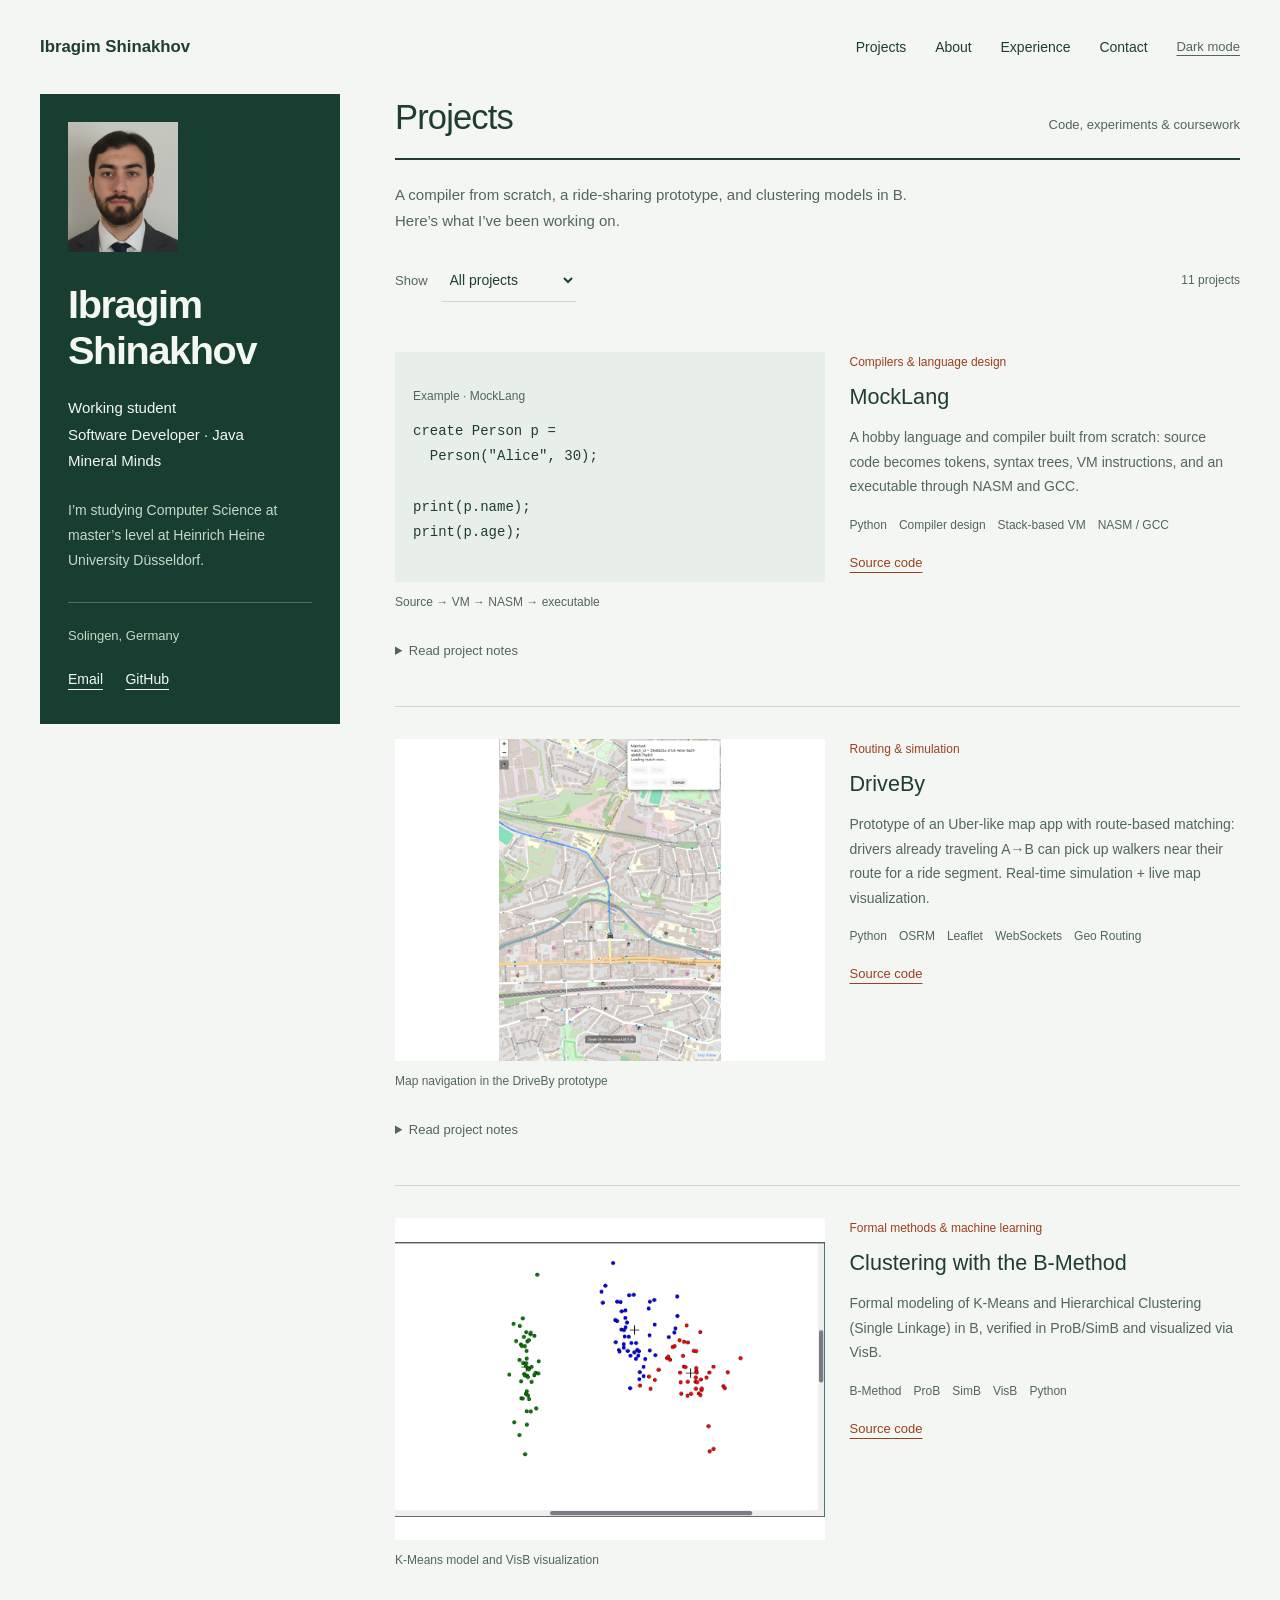
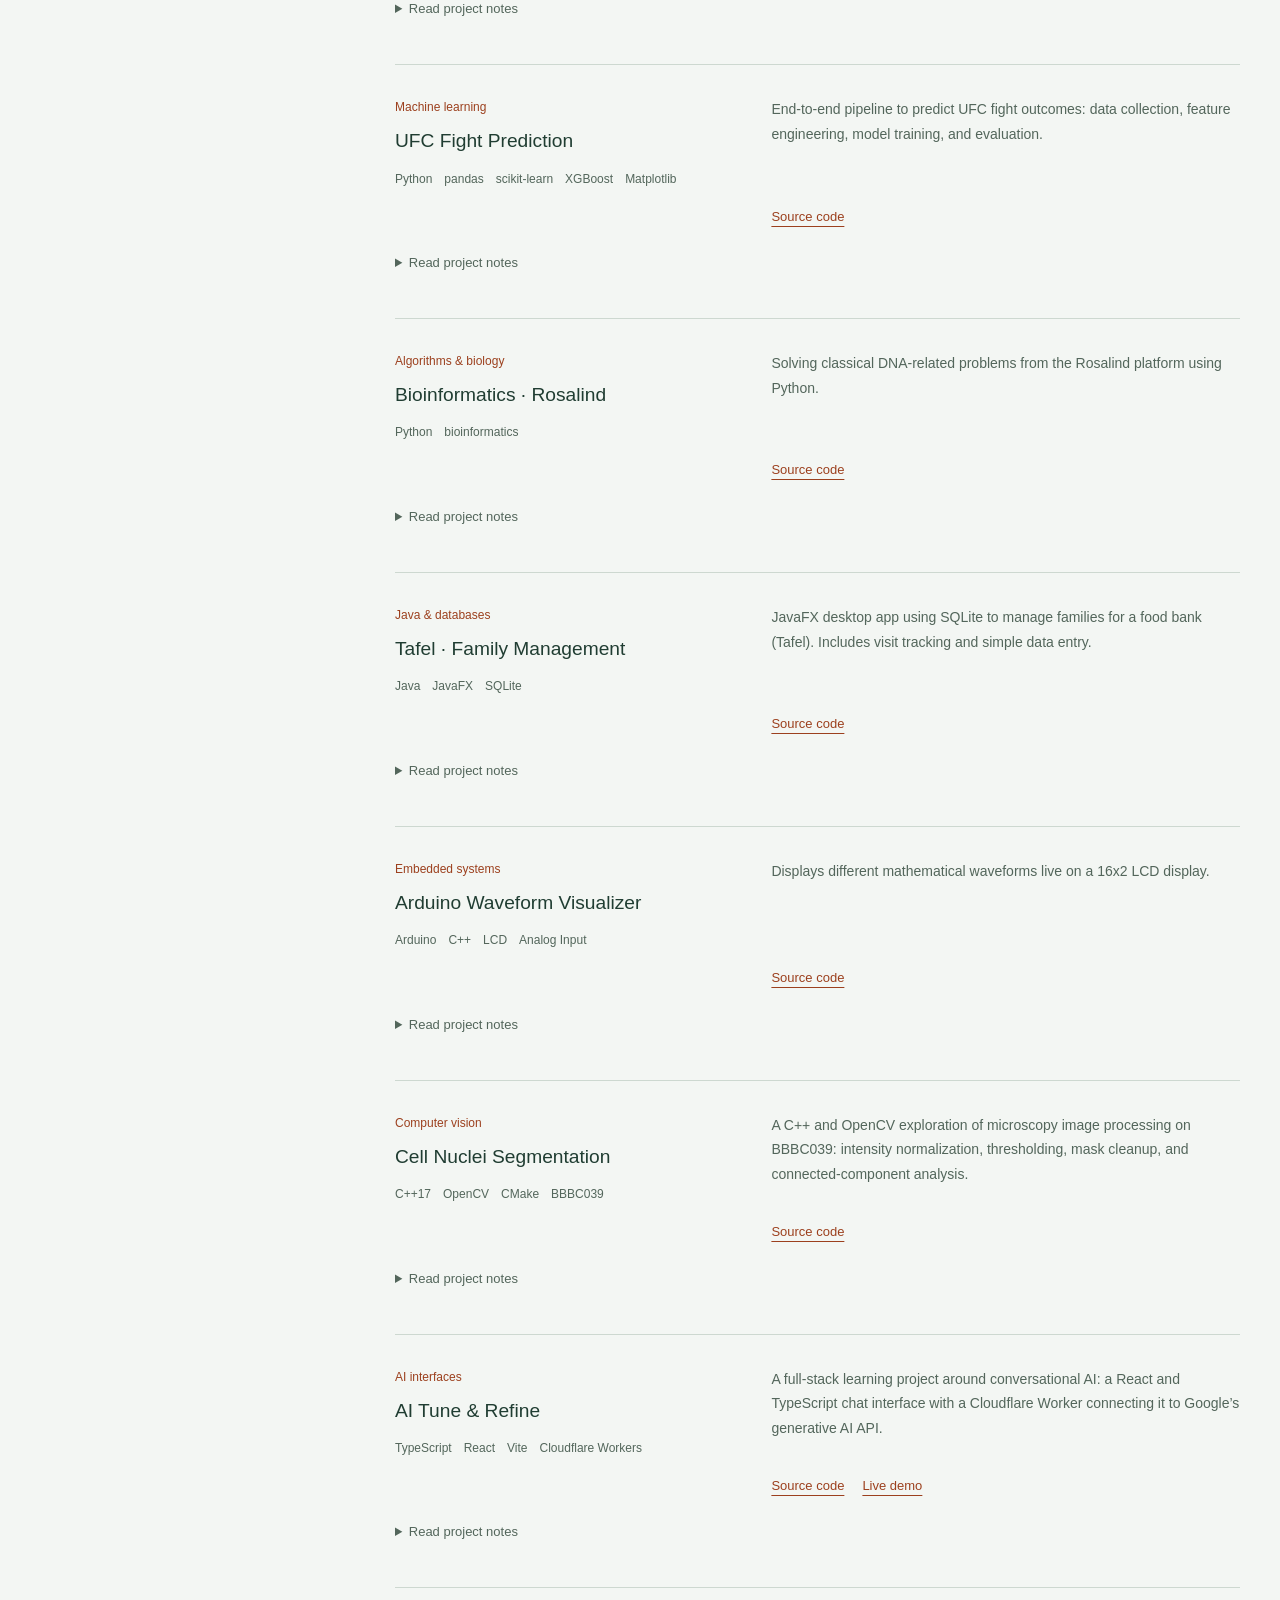
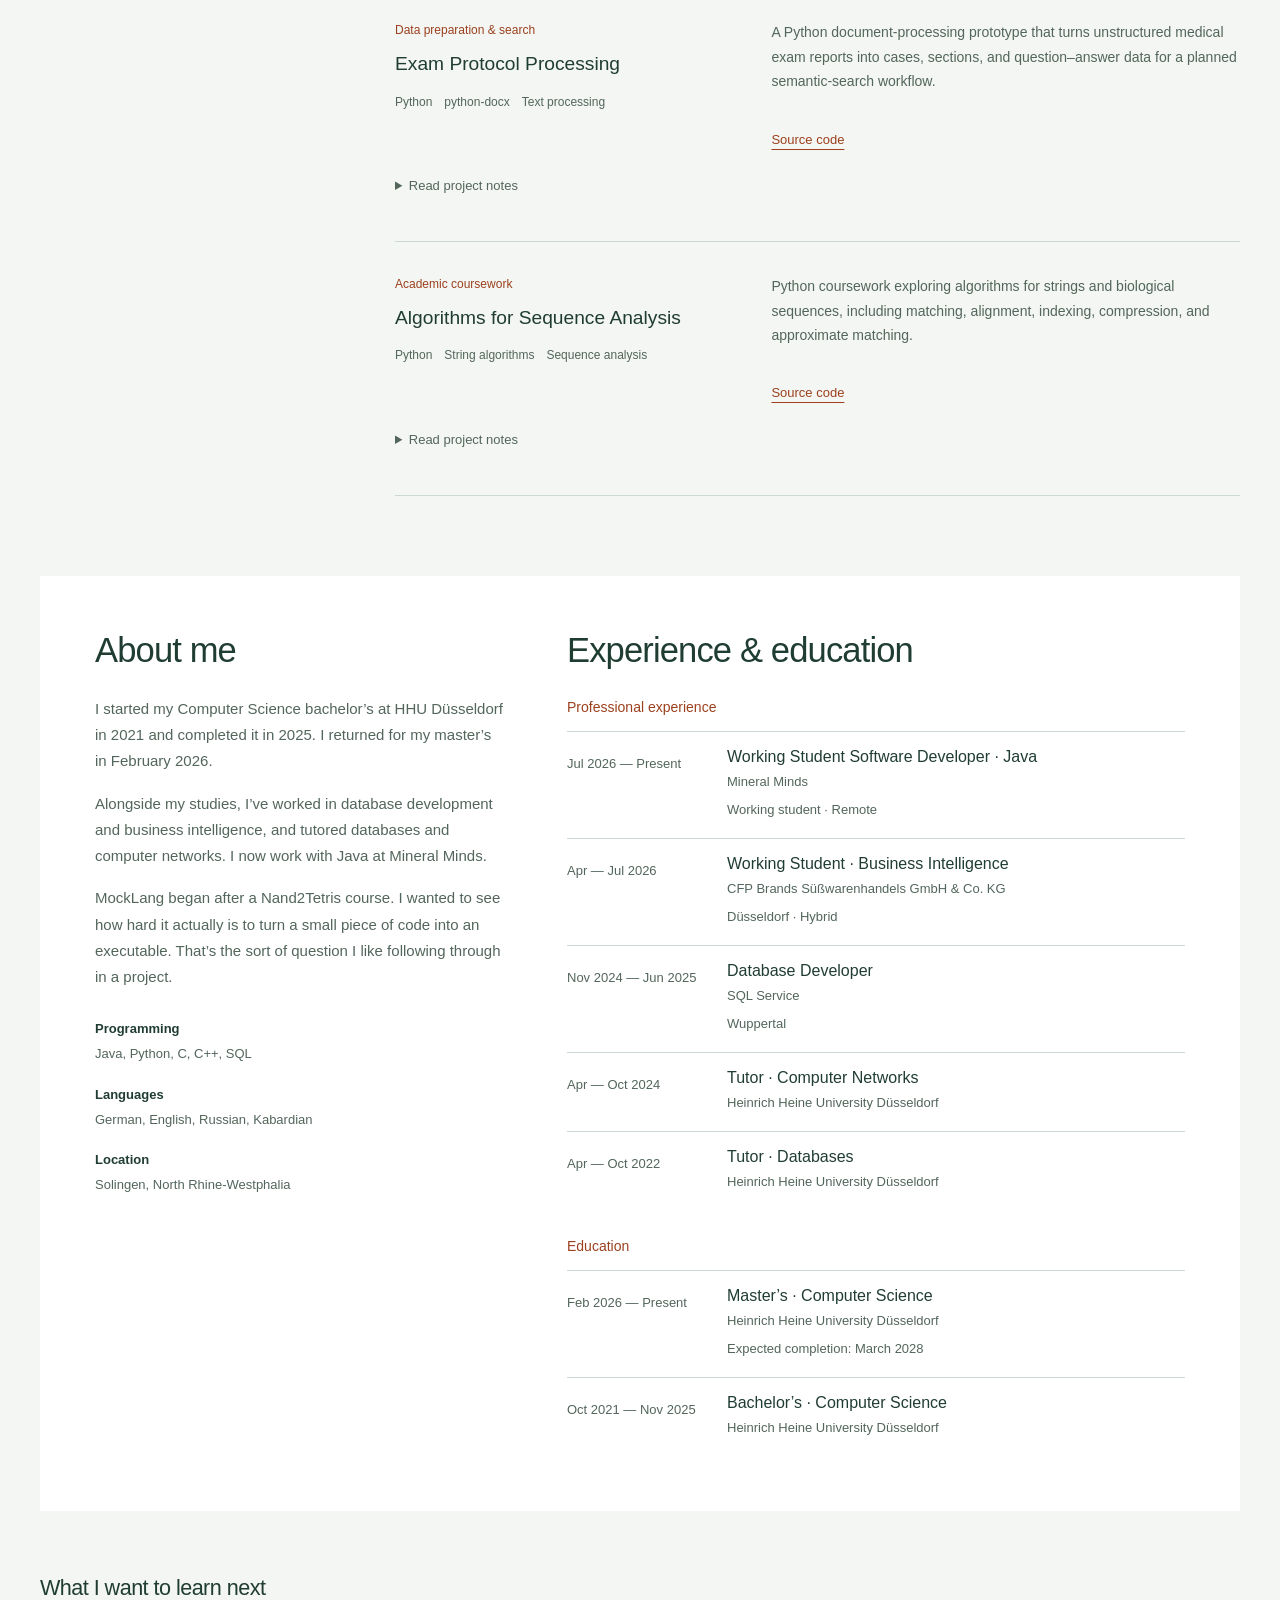
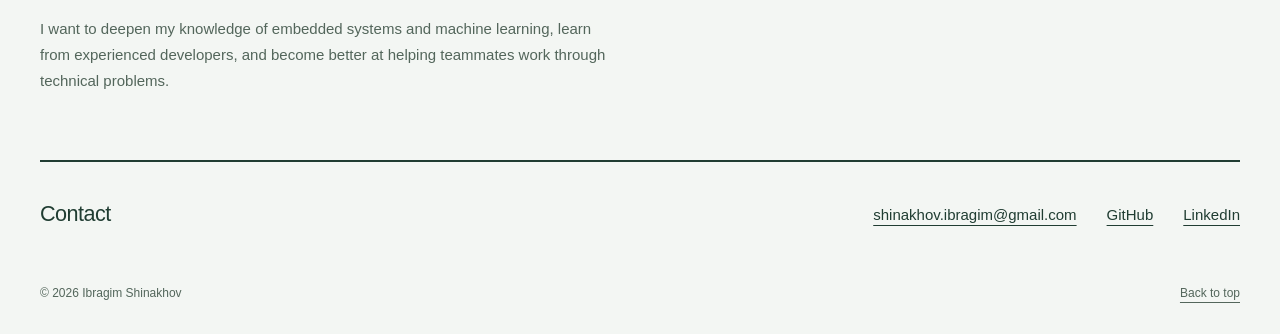
==== commit 14dd549d: "design: rebuild entire portfolio around real project exhibits" ====
--- a/index.html
+++ b/index.html
@@ -4,65 +4,52 @@
   <meta charset="utf-8">
   <meta name="viewport" content="width=device-width, initial-scale=1">
   <meta name="color-scheme" content="light dark">
-  <title>Ibragim Shinakhov — Software &amp; Systems</title>
-  <meta name="description" content="Ibragim Shinakhov — Java working student at Mineral Minds and Computer Science master’s student at HHU Düsseldorf. Projects in software engineering, machine learning, and systems.">
-  <meta property="og:title" content="Ibragim Shinakhov — Software &amp; Systems">
-  <meta property="og:description" content="Java working student at Mineral Minds. Computer Science master’s student at HHU Düsseldorf. Explore my projects and experience.">
+  <title>Ibragim Shinakhov — Software Developer</title>
+  <meta name="description" content="Java working student at Mineral Minds and Computer Science master’s student at HHU Düsseldorf. Software projects, source code, and experience.">
+  <meta property="og:title" content="Ibragim Shinakhov — Software Developer">
+  <meta property="og:description" content="Projects in compilers, routing, machine learning, and formal methods. Java developer at Mineral Minds; master’s student at HHU Düsseldorf.">
   <meta property="og:type" content="website">
   <link rel="stylesheet" href="style.css">
-  <link rel="stylesheet" href="reference.css">
   <script src="main.js" defer></script>
 </head>
 <body>
   <a class="skip-link" href="#main">Skip to content</a>
-  <header class="site-header">
-    <div class="container header-inner">
-      <a class="brand" href="#home" aria-label="Ibragim Shinakhov, home">IS<span aria-hidden="true">.</span></a>
-      <nav aria-label="Main navigation">
-        <a href="#home">Home</a><a href="#projects">Work</a><a href="#about">About</a><a href="#contact">Contact</a>
-      </nav>
+  <header class="masthead wrap" id="home">
+    <a class="wordmark" href="#home">Ibragim Shinakhov</a>
+    <nav class="main-nav" aria-label="Main navigation">
+      <a href="#projects">Projects</a><a href="#about">About</a><a href="#experience">Experience</a><a href="#contact">Contact</a>
       <button class="theme-toggle" id="themeToggle" type="button" aria-label="Switch to dark theme">Dark mode</button>
+    </nav>
+  </header>
+  <main class="wrap" id="main">
+    <div class="portfolio-layout">
+      <aside class="profile" aria-labelledby="intro-title">
+        <img class="profile-photo" src="images/me.jpeg" width="110" height="130" alt="Ibragim Shinakhov" fetchpriority="high">
+        <h1 id="intro-title">Ibragim<br>Shinakhov</h1>
+        <p class="profile-role">Working student<br>Software Developer · Java<br>Mineral Minds</p>
+        <p class="profile-study">I’m studying Computer Science at master’s level at Heinrich Heine University Düsseldorf.</p>
+        <p class="profile-location">Solingen, Germany</p>
+        <div class="profile-links"><a href="mailto:shinakhov.ibragim@gmail.com">Email</a><a href="https://github.com/shinahov" target="_blank" rel="noopener noreferrer">GitHub</a></div>
+      </aside>
+      <section class="work" id="projects" aria-labelledby="projects-title">
+        <div class="work-heading"><h2 id="projects-title">Projects</h2><p>Code, experiments &amp; coursework</p></div>
+        <p class="work-intro">A compiler from scratch, a ride-sharing prototype, and clustering models in B. Here’s what I’ve been working on.</p>
+        <div class="project-toolbar">
+          <label class="filter-label" for="projectFilter">Show <select id="projectFilter"><option value="all">All projects</option><option value="python">Python</option><option value="java">Java</option><option value="c++">C++ / Embedded</option><option value="formal">Formal methods</option><option value="web">Web</option><option value="bioinformatics">Bioinformatics</option></select></label>
+          <p class="project-count" id="projectCount" aria-live="polite"></p>
+        </div>
+        <div class="project-grid" id="projectGrid"><noscript>Find all my projects on <a href="https://github.com/shinahov?tab=repositories">GitHub</a>. Enable JavaScript for notes and filtering.</noscript></div>
+      </section>
     </div>
-  </header>
-  <main id="main">
-    <section class="hero container" id="home" aria-labelledby="intro-title">
-      <p class="signature"><span>Software</span> &amp; curiosity</p>
-      <div class="hero-composition">
-        <div class="hero-copy">
-          <h1 id="intro-title">Ibragim<br> Shinakhov</h1>
-          <p class="hero-subtitle">Software developer</p>
-        </div>
-        <figure class="portrait"><div class="portrait-frame"><img src="images/me.jpeg" width="704" height="721" alt="Ibragim Shinakhov" fetchpriority="high"></div></figure>
-        <div class="hero-introduction"><p>I build with Java at Mineral Minds and explore compilers, data, and machine learning in my own projects.</p><p class="study">Master’s student in Computer Science.<br>HHU Düsseldorf.</p></div>
-      </div>
-      <div class="hero-caption"><p>Solingen, Germany</p><a class="button primary" href="#projects">Explore my work</a></div>
-      <nav class="project-previews" aria-label="Selected project shortcuts">
-        <a class="project-preview" href="#project-mocklang"><span class="preview-circle preview-code" aria-hidden="true">fn()</span>MockLang</a>
-        <a class="project-preview" href="#project-driveby"><span class="preview-circle"><img src="images/map-navigation.png" alt="" loading="lazy"></span>DriveBy</a>
-        <a class="project-preview" href="#project-clustering_b"><span class="preview-circle"><img src="images/K-means_B.png" alt="" loading="lazy"></span>Clustering</a>
-        <a class="project-preview" href="#project-tafel"><span class="preview-circle"><img src="images/besuch_reg.png" alt="" loading="lazy"></span>Tafel</a>
-      </nav>
-    </section>
-    <section class="section container" id="projects" aria-labelledby="projects-title">
-      <div class="section-heading"><div><p class="eyebrow">01 / Selected work</p><h2 id="projects-title">Selected work</h2></div><p class="section-intro">Independent projects and academic explorations. Source code, implementation notes, and lessons along the way.</p></div>
-      <div class="project-toolbar"><div class="filters" role="group" aria-label="Filter projects">
-        <button class="chip" type="button" data-filter="all" aria-pressed="true">All work</button>
-        <button class="chip" type="button" data-filter="python" aria-pressed="false">Python</button>
-        <button class="chip" type="button" data-filter="java" aria-pressed="false">Java</button>
-        <button class="chip" type="button" data-filter="c++" aria-pressed="false">C++ / Embedded</button>
-        <button class="chip" type="button" data-filter="formal" aria-pressed="false">Formal methods</button>
-        <button class="chip" type="button" data-filter="web" aria-pressed="false">Web</button>
-        <button class="chip" type="button" data-filter="bioinformatics" aria-pressed="false">Bioinformatics</button>
-      </div><p id="projectCount" class="project-count" aria-live="polite"></p></div>
-      <div id="projectGrid" class="project-grid"><noscript>Browse my projects on <a href="https://github.com/shinahov?tab=repositories">GitHub</a>. Enable JavaScript for project details and filters.</noscript></div>
-    </section>
-    <section class="about-section" id="about" aria-labelledby="about-title"><div class="container about-grid">
-      <div><p class="eyebrow">02 / Background</p><h2 id="about-title">A little about me</h2></div>
-      <div class="about-copy"><p>I’m pursuing a master’s in Computer Science at Heinrich Heine University Düsseldorf while working as a Java software developer at Mineral Minds.</p><p>My background spans database development, business intelligence, and university tutoring. In my own projects, I explore compilers, machine learning, image processing, and formal methods — following ideas from their foundations to working implementations.</p><dl class="facts"><div><dt>Core tools</dt><dd>Java, Python, C, C++, SQL</dd></div><div><dt>Languages</dt><dd>German, English, Russian, Kabardian</dd></div><div><dt>Based in</dt><dd>Solingen, North Rhine-Westphalia</dd></div></dl></div>
-    </div></section>
-    <section class="section container" id="experience" aria-labelledby="experience-title">
-      <div class="section-heading"><div><p class="eyebrow">03 / Experience &amp; education</p><h2 id="experience-title">Experience &amp; education</h2></div></div>
-      <div id="experience-content">
+    <div class="background">
+      <section class="about-copy" id="about" aria-labelledby="about-title">
+        <h2 id="about-title">About me</h2>
+        <p>I started my Computer Science bachelor’s at HHU Düsseldorf in 2021 and completed it in 2025. I returned for my master’s in February 2026.</p>
+        <p>Alongside my studies, I’ve worked in database development and business intelligence, and tutored databases and computer networks. I now work with Java at Mineral Minds.</p>
+        <p>MockLang began after a Nand2Tetris course. I wanted to see how hard it actually is to turn a small piece of code into an executable. That’s the sort of question I like following through in a project.</p>
+        <dl class="facts"><div><dt>Programming</dt><dd>Java, Python, C, C++, SQL</dd></div><div><dt>Languages</dt><dd>German, English, Russian, Kabardian</dd></div><div><dt>Location</dt><dd>Solingen, North Rhine-Westphalia</dd></div></dl>
+      </section>
+      <section class="experience" id="experience" aria-labelledby="experience-title"><h2 id="experience-title">Experience &amp; education</h2><div id="experience-content">
         <h3 class="timeline-group-title">Professional experience</h3>
         <article class="timeline-item"><p class="timeline-date">Jul 2026 — Present</p><div><h3>Working Student Software Developer · Java</h3><p class="organization">Mineral Minds</p><p>Working student · Remote</p></div></article>
         <article class="timeline-item"><p class="timeline-date">Apr — Jul 2026</p><div><h3>Working Student · Business Intelligence</h3><p class="organization">CFP Brands Süßwarenhandels GmbH &amp; Co. KG</p><p>Düsseldorf · Hybrid</p></div></article>
@@ -72,11 +59,11 @@
         <h3 class="timeline-group-title">Education</h3>
         <article class="timeline-item"><p class="timeline-date">Feb 2026 — Present</p><div><h3>Master’s · Computer Science</h3><p class="organization">Heinrich Heine University Düsseldorf</p><p>Expected completion: March 2028</p></div></article>
         <article class="timeline-item"><p class="timeline-date">Oct 2021 — Nov 2025</p><div><h3>Bachelor’s · Computer Science</h3><p class="organization">Heinrich Heine University Düsseldorf</p></div></article>
-      </div>
-    </section>
-    <section class="goals-section container" id="goals"><p class="eyebrow">What comes next</p><p class="direction">Go deeper into software engineering and machine learning. Learn from experienced teammates. Build the judgment to support others.</p></section>
-    <section class="contact-section" id="contact" aria-labelledby="contact-title"><div class="container"><p class="eyebrow">04 / Get in touch</p><h2 id="contact-title">Let’s talk.</h2><div class="contact-bottom"><a class="email-link" href="mailto:shinakhov.ibragim@gmail.com">shinakhov.ibragim@gmail.com <span aria-hidden="true">↗</span></a><div class="social-links"><a href="https://github.com/shinahov" target="_blank" rel="noopener noreferrer">GitHub ↗</a><a href="https://www.linkedin.com/in/ibragim-shinakhov-8214a7273/" target="_blank" rel="noopener noreferrer">LinkedIn ↗</a></div></div></div></section>
+      </div></section>
+    </div>
+    <section class="goals" id="goals" aria-labelledby="goals-title"><h2 id="goals-title">What I want to learn next</h2><p>I want to deepen my knowledge of embedded systems and machine learning, learn from experienced developers, and become better at helping teammates work through technical problems.</p></section>
+    <section class="contact" id="contact" aria-labelledby="contact-title"><h2 id="contact-title">Contact</h2><div class="contact-links"><a href="mailto:shinakhov.ibragim@gmail.com">shinakhov.ibragim@gmail.com</a><a href="https://github.com/shinahov" target="_blank" rel="noopener noreferrer">GitHub</a><a href="https://www.linkedin.com/in/ibragim-shinakhov-8214a7273/" target="_blank" rel="noopener noreferrer">LinkedIn</a></div></section>
   </main>
-  <footer class="container site-footer"><span>© <span id="year">2026</span> Ibragim Shinakhov</span><a href="#home">Back to top ↑</a></footer>
+  <footer class="site-footer wrap"><span>© <span id="year">2026</span> Ibragim Shinakhov</span><a href="#home">Back to top</a></footer>
 </body>
 </html>
--- a/style.css
+++ b/style.css
@@ -1,836 +1,169 @@
 :root {
-  color-scheme:light;
-  --paper:#f8f3e8;
-  --surface:#fbf8f1;
-  --wash:#efe6d4;
-  --ink:#202321;
-  --muted:#68645d;
-  --rule:#cec4b3;
-  --accent:#8a3324;
-  --accent-soft:#ead6cd;
-  --on-accent:#fffaf1;
-  --serif:Georgia,'Times New Roman',serif;
-  --sans:'Helvetica Neue',Arial,sans-serif
+  color-scheme: light;
+  --page: #f3f6f3;
+  --surface: #ffffff;
+  --ink: #203d32;
+  --muted: #53665b;
+  --line: #cdd8d0;
+  --accent: #9c401e;
+  --panel: #183e31;
+  --panel-ink: #f5f8f1;
+  --panel-muted: #c6d8c8;
+  --code: #e8efe9;
+  --sans: Verdana, sans-serif;
+  --display: 'Trebuchet MS', sans-serif;
 }
-
 :root.theme-dark {
-  color-scheme:dark;
-  --paper:#212320;
-  --surface:#282b26;
-  --wash:#2d3029;
-  --ink:#f3eddf;
-  --muted:#bcb6a9;
-  --rule:#4c4d43;
-  --accent:#e8a18a;
-  --accent-soft:#44332c;
-  --on-accent:#25231f
+  color-scheme: dark;
+  --page: #15221c;
+  --surface: #1e2e25;
+  --ink: #edf3e9;
+  --muted: #b5c7b9;
+  --line: #43594b;
+  --accent: #f1b28f;
+  --panel: #0e1913;
+  --panel-ink: #f5f8f1;
+  --panel-muted: #c6d8c8;
+  --code: #293f31;
 }
-
-* {
-  box-sizing:border-box
+* { box-sizing: border-box; }
+html { scroll-behavior: smooth; scroll-padding-top: 24px; }
+body { margin: 0; background: var(--page); color: var(--ink); font: 1rem/1.75 var(--sans); }
+a { color: inherit; text-underline-offset: 5px; text-decoration-thickness: 1px; }
+button, select { font: inherit; }
+button, summary { cursor: pointer; }
+a:focus-visible, button:focus-visible, select:focus-visible, summary:focus-visible { outline: 3px solid var(--accent); outline-offset: 5px; }
+img { display: block; max-width: 100%; height: auto; }
+h1, h2, h3 { font-family: var(--display); line-height: 1.15; margin: 0; }
+h1 { font-size: clamp(2rem,3.1vw,2.9rem); font-weight: 600; letter-spacing: -.035em; }
+h2 { font-size: clamp(1.7rem,2.7vw,2.4rem); font-weight: 500; letter-spacing: -.025em; }
+h3 { font-size: 1.35rem; font-weight: 500; }
+p { margin: 0 0 1rem; }
+.wrap { width: min(1370px,calc(100% - 5rem)); margin-inline: auto; }
+.masthead { display: flex; justify-content: space-between; align-items: center; gap: 2rem; min-height: 94px; }
+.wordmark { font: 600 1.05rem var(--display); text-decoration: none; }
+.main-nav { display: flex; flex-wrap: wrap; gap: 1.8rem; align-items: center; }
+.main-nav a { font-size: .875rem; text-decoration: none; }
+.main-nav a:hover { color: var(--accent); text-decoration: underline; }
+.theme-toggle { background: transparent; color: var(--muted); border: 0; padding: .5rem 0; min-height: 44px; font-size: .8125rem; text-decoration: underline; text-underline-offset: 4px; }
+.skip-link { position: absolute; top: -100px; left: 1rem; background: var(--surface); padding: 1rem; z-index: 5; }
+.skip-link:focus { top: 1rem; }
+.portfolio-layout { display: grid; grid-template-columns: 300px minmax(0,1fr); align-items: start; gap: 55px; }
+.profile { background: var(--panel); color: var(--panel-ink); padding: 28px; }
+.profile-photo { width: 110px; height: 130px; object-fit: cover; object-position: center 35%; margin-bottom: 30px; }
+.profile h1 { margin-bottom: 22px; }
+.profile-role { font-size: .9375rem; margin-bottom: 24px; }
+.profile-study { color: var(--panel-muted); font-size: .875rem; line-height: 1.8; }
+.profile-location { font-size: .8125rem; color: var(--panel-muted); border-top: 1px solid #58705d; padding-top: 22px; margin-top: 28px; }
+.profile-links { display: flex; gap: 1.4rem; margin: 20px 0 4px; font-size: .875rem; }
+.profile a:focus-visible { outline-color: var(--panel-ink); }
+.work { min-width: 0; }
+.work-heading { display: flex; justify-content: space-between; align-items: baseline; gap: 2rem; padding: 4px 0 20px; border-bottom: 2px solid var(--ink); }
+.work-heading p { color: var(--muted); font-size: .8125rem; margin: 0; }
+.work-intro { max-width: 62ch; color: var(--muted); padding-block: 22px 8px; font-size: .9375rem; }
+.project-toolbar { display: flex; align-items: center; justify-content: space-between; gap: 1rem; margin: 0 0 18px; }
+.filter-label { font-size: .8125rem; color: var(--muted); }
+.filter-label select { margin-left: .6rem; max-width: 100%; background: transparent; color: var(--ink); border: 0; border-bottom: 1px solid var(--line); border-radius: 0; padding: .65rem .3rem; min-height: 44px; font-size: .875rem; }
+.project-count { margin: 0; font-size: .75rem; color: var(--muted); }
+.project-grid { display: block; }
+.project-card { padding: 32px 0; border-bottom: 1px solid var(--line); min-width: 0; }
+.project-card.featured { display: grid; grid-template-columns: 1.1fr 1fr; gap: 25px; align-items: start; }
+.project-visual { min-width: 0; margin: 0; }
+.project-visual img { width: 100%; aspect-ratio: 4/3; object-fit: contain; background: var(--surface); }
+.project-visual figcaption { font-size: .75rem; color: var(--muted); margin-top: 10px; }
+.source-example { background: var(--code); padding: 24px 18px; min-height: 230px; display: flex; flex-direction: column; justify-content: center; }
+.source-example pre { font: .875rem/1.8 Consolas, monospace; margin: 0; white-space: pre-wrap; overflow-wrap: anywhere; }
+.source-example .source-name { font: .75rem var(--sans); color: var(--muted); margin: 0 0 16px; }
+.project-meta { color: var(--accent); font-size: .75rem; margin-bottom: 12px; }
+.project-copy { min-width: 0; }
+.project-summary { font-size: .875rem; color: var(--muted); margin: 15px 0; }
+.tags { list-style: none; padding: 0; margin: 16px 0; display: flex; flex-wrap: wrap; gap: 4px 12px; color: var(--muted); font-size: .75rem; }
+.card-actions { display: flex; gap: 18px; flex-wrap: wrap; font-size: .8125rem; color: var(--accent); }
+.project-card:not(.featured) .project-copy { display: grid; grid-template-columns: .85fr 1.15fr; column-gap: 30px; }
+.project-card:not(.featured) .project-meta { grid-column: 1; }
+.project-card:not(.featured) h3 { grid-column: 1; font-size: 1.2rem; }
+.project-card:not(.featured) .project-summary { grid-column: 2; grid-row: 1/4; margin-top: 0; }
+.project-card:not(.featured) .tags { grid-column: 1; }
+.project-card:not(.featured) .card-actions { grid-column: 2; }
+.project-detail { margin-top: 14px; }
+.project-card.featured .project-detail { grid-column: 1/-1; margin-top: -8px; }
+.project-detail summary { font-size: .8125rem; color: var(--muted); min-height: 44px; padding: 10px 0; }
+.detail-body { background: var(--surface); border-left: 2px solid var(--line); padding: 20px 24px; font-size: .9375rem; overflow-wrap: anywhere; }
+.detail-body h4 { font-size: 1rem; margin: 1rem 0 .5rem; }
+.detail-body h4:first-child { margin-top: 0; }
+.detail-body img { max-height: 450px; object-fit: contain; margin: 20px auto; }
+.detail-body pre { overflow: auto; max-width: 100%; background: var(--code); padding: 16px; font-size: .875rem; }
+.detail-body iframe { width: 100%; aspect-ratio: 16/9; border: 0; }
+.background { margin-top: 80px; background: var(--surface); padding: 55px; display: grid; grid-template-columns: 1fr 1.5fr; gap: 60px; }
+.about-copy h2 { margin-bottom: 25px; }
+.about-copy>p { color: var(--muted); font-size: .9375rem; }
+.facts { margin-top: 28px; font-size: .8125rem; }
+.facts div { margin: 18px 0; }
+.facts dt { font-weight: 600; }
+.facts dd { margin: 2px 0 0; color: var(--muted); }
+.experience h2 { margin-bottom: 25px; }
+.timeline-group-title { font-size: .875rem; color: var(--accent); margin: 28px 0 16px; }
+.timeline-item { display: grid; grid-template-columns: 140px 1fr; gap: 20px; border-top: 1px solid var(--line); padding: 16px 0; }
+.timeline-date { font-size: .75rem; color: var(--muted); }
+.timeline-item h3 { font-size: 1rem; }
+.timeline-item p { margin: 5px 0 0; font-size: .8125rem; color: var(--muted); }
+.goals { max-width: 900px; padding: 65px 0; }
+.goals h2 { font-size: 1.35rem; margin-bottom: 15px; }
+.goals p { font-size: .9375rem; color: var(--muted); max-width: 68ch; margin: 0; }
+.contact { padding: 40px 0 55px; border-top: 2px solid var(--ink); display: flex; justify-content: space-between; gap: 30px; align-items: start; }
+.contact h2 { font-size: 1.35rem; }
+.contact-links { display: flex; flex-wrap: wrap; gap: 16px 30px; font-size: .9375rem; }
+.contact-links a { overflow-wrap: anywhere; }
+.site-footer { display: flex; justify-content: space-between; gap: 20px; padding-bottom: 30px; color: var(--muted); font-size: .75rem; }
+[hidden] { display: none !important; }
+@media(min-width:1200px) { .profile { position: sticky; top: 24px; } }
+@media(max-width:1150px) {
+  .wrap { width: calc(100% - 3rem); }
+  .portfolio-layout { grid-template-columns: 245px minmax(0,1fr); gap: 32px; }
+  .profile { padding: 22px; }
+  .project-card.featured { grid-template-columns: 1fr; }
+  .project-card.featured .project-detail { margin-top: -20px; }
+  .project-visual img { max-height: 300px; }
+  .source-example { min-height: 190px; }
+  .background { padding: 35px; gap: 35px; }
+  .timeline-item { grid-template-columns: 1fr; gap: 5px; }
 }
-
-html {
-  scroll-behavior:smooth;
-  scroll-padding-top:6rem
+@media(max-width:760px) {
+  .wrap { width: calc(100% - 2.5rem); }
+  .masthead { align-items: start; padding-block: 22px; min-height: auto; flex-direction: column; gap: 12px; }
+  .main-nav { gap: 20px; width: 100%; }
+  .main-nav a { min-height: 44px; display: flex; align-items: center; }
+  .theme-toggle { margin-left: auto; }
+  .portfolio-layout { grid-template-columns: 1fr; gap: 40px; }
+  .profile { display: grid; grid-template-columns: 95px 1fr; gap: 0 22px; }
+  .profile-photo { width: 95px; height: 115px; grid-column: 1; grid-row: 1/3; margin: 0; }
+  .profile h1 { grid-column: 2; font-size: 2rem; margin-bottom: 15px; }
+  .profile-role { grid-column: 2; margin-bottom: 22px; }
+  .profile-study,.profile-location,.profile-links { grid-column: 1/-1; }
+  .profile-location { margin-top: 8px; padding-top: 14px; }
+  .profile-links { margin-top: 5px; }
+  .work-heading { gap: 15px; }
+  .work-heading p { display: none; }
+  .project-card:not(.featured) .project-copy { display: block; }
+  .project-card:not(.featured) .project-summary { margin-top: 15px; }
+  .project-card.featured { gap: 24px; }
+  .background { grid-template-columns: 1fr; padding: 26px 22px; margin-top: 50px; }
+  .contact { flex-direction: column; gap: 20px; }
+  .contact-links { flex-direction: column; font-size: .875rem; }
+  .project-toolbar { flex-wrap: wrap; }
+  .filter-label select { margin-left: 0; }
+  .site-footer { flex-wrap: wrap; }
 }
-
-body {
-  margin:0;
-  background:var(--paper);
-  color:var(--ink);
-  font-family:var(--sans);
-  font-size:1rem;
-  line-height:1.65
+@media(max-width:370px) {
+  .profile { display: block; }
+  .profile-photo { margin-bottom: 20px; }
+  .main-nav { gap: 13px; }
 }
-
-body:before {
-  content:'';
-  position:fixed;
-  inset:0;
-  pointer-events:none;
-  z-index:-1;
-  background-image:radial-gradient(var(--rule) .6px,transparent .6px);
-  background-size:7px 7px;
-  opacity:.25
+@media(prefers-reduced-motion:reduce) { html { scroll-behavior: auto; } }
+@media print {
+  .masthead,.theme-toggle,.project-toolbar { display: none; }
+  .wrap { width: 100%; }
+  .profile { position: static; }
+  .portfolio-layout,.background { display: block; }
+  .project-card { break-inside: avoid; }
 }
-
-a {
-  color:inherit;
-  text-underline-offset:5px
-}
-
-button,input {
-  font:inherit
-}
-
-button,a {
-  -webkit-tap-highlight-color:transparent
-}
-
-button {
-  cursor:pointer
-}
-
-button:focus-visible,a:focus-visible,summary:focus-visible {
-  outline:2px solid var(--accent);
-  outline-offset:5px
-}
-
-::selection {
-  background:var(--accent-soft)
-}
-
-.container {
-  width:min(1160px,calc(100% - 6rem));
-  margin-inline:auto
-}
-
-.site-header {
-  background:var(--paper);
-  border-bottom:1px solid var(--rule)
-}
-
-.header-inner {
-  display:flex;
-  align-items:center;
-  gap:2rem;
-  min-height:96px
-}
-
-.brand {
-  font-family:var(--serif);
-  font-size:2.1rem;
-  line-height:1;
-  text-decoration:none;
-  letter-spacing:-.12rem
-}
-
-.brand span {
-  color:var(--accent)
-}
-
-nav {
-  display:flex;
-  flex-wrap:wrap;
-  gap:1.8rem;
-  margin-left:auto
-}
-
-nav a,.theme-toggle {
-  font-size:.875rem;
-  text-decoration:none
-}
-
-nav a:hover,.text-link:hover,.social-links a:hover {
-  color:var(--accent)
-}
-
-.theme-toggle {
-  padding:.5rem .8rem;
-  color:var(--ink);
-  border:1px solid var(--rule);
-  border-radius:3px;
-  background:transparent;
-  min-height:44px
-}
-
-.skip-link {
-  position:absolute;
-  left:1rem;
-  top:-100px;
-  padding:1rem;
-  background:var(--paper);
-  z-index:10
-}
-
-.skip-link:focus {
-  top:1rem
-}
-
-.hero {
-  display:grid;
-  grid-template-columns:1.4fr .8fr;
-  align-items:center;
-  gap:5rem;
-  padding-block:86px 76px
-}
-
-.eyebrow {
-  text-transform:uppercase;
-  letter-spacing:.14em;
-  font-size:.75rem;
-  font-weight:600;
-  color:var(--accent);
-  margin:0 0 1.5rem
-}
-
-h1,h2,h3 {
-  font-family:var(--serif);
-  font-weight:400;
-  margin:0;
-  line-height:1.08
-}
-
-h1 {
-  font-size:clamp(3.8rem,7.5vw,6.7rem);
-  letter-spacing:-.055em
-}
-
-h1 em,h2 em {
-  font-weight:400;
-  color:var(--accent)
-}
-
-h2 {
-  font-size:clamp(2.5rem,4.3vw,3.8rem);
-  letter-spacing:-.04em
-}
-
-h3 {
-  font-size:1.7rem;
-  letter-spacing:-.025em
-}
-
-.hero-role {
-  font-size:1rem;
-  margin:1.8rem 0 .9rem;
-  font-weight:500
-}
-
-.lead {
-  color:var(--muted);
-  max-width:43ch;
-  font-size:1.1rem;
-  margin:0;
-  line-height:1.75
-}
-
-.actions {
-  display:flex;
-  align-items:center;
-  flex-wrap:wrap;
-  gap:1.6rem;
-  margin-top:2rem
-}
-
-.button {
-  display:inline-flex;
-  align-items:center;
-  justify-content:space-between;
-  gap:1.5rem;
-  padding:.8rem 1.1rem;
-  min-height:44px;
-  border:1px solid var(--rule);
-  border-radius:3px;
-  text-decoration:none;
-  font-size:.875rem
-}
-
-.button.primary {
-  background:var(--accent);
-  color:var(--on-accent);
-  border-color:var(--accent)
-}
-
-.button:hover {
-  filter:brightness(.94)
-}
-
-.text-link {
-  font-size:.875rem
-}
-
-.location {
-  font-size:.8125rem;
-  color:var(--muted);
-  margin-top:2.5rem
-}
-
-.portrait {
-  margin:0;
-  max-width:360px;
-  justify-self:end
-}
-
-.portrait-frame {
-  padding:10px;
-  border:1px solid var(--rule);
-  position:relative
-}
-
-.portrait-frame:before {
-  content:'';
-  position:absolute;
-  inset:-12px 18px 18px -12px;
-  border:1px solid var(--rule);
-  z-index:-1
-}
-
-.portrait img {
-  width:100%;
-  height:auto;
-  aspect-ratio:4/5;
-  object-fit:cover;
-  object-position:50% 40%;
-  display:block;
-  filter:grayscale(1);
-  background:var(--wash)
-}
-
-figcaption {
-  display:flex;
-  justify-content:space-between;
-  gap:1rem;
-  color:var(--muted);
-  font-size:.75rem;
-  line-height:1.6;
-  margin-top:1rem
-}
-
-.discipline-strip {
-  border-top:1px solid var(--rule);
-  border-bottom:1px solid var(--rule);
-  display:flex;
-  justify-content:space-between;
-  gap:1rem;
-  flex-wrap:wrap;
-  padding-block:1.25rem;
-  color:var(--muted);
-  font-family:var(--serif);
-  font-size:1.125rem
-}
-
-.section {
-  padding-block:88px
-}
-
-.section-heading {
-  display:flex;
-  align-items:end;
-  justify-content:space-between;
-  gap:3rem;
-  margin-bottom:2.5rem
-}
-
-.section-intro {
-  max-width:34ch;
-  color:var(--muted);
-  margin:0;
-  font-size:.9375rem
-}
-
-.project-toolbar {
-  display:flex;
-  align-items:start;
-  gap:1rem;
-  border-bottom:1px solid var(--rule);
-  padding:0 0 1.3rem;
-  margin-bottom:0
-}
-
-.filters {
-  display:flex;
-  flex-wrap:wrap;
-  gap:.4rem
-}
-
-.chip {
-  background:transparent;
-  color:var(--muted);
-  border:1px solid transparent;
-  border-radius:3px;
-  padding:.45rem .7rem;
-  font-size:.875rem;
-  min-height:44px
-}
-
-.chip:hover {
-  color:var(--accent)
-}
-
-.chip[aria-pressed=true] {
-  color:var(--accent);
-  background:var(--accent-soft);
-  border-color:var(--accent-soft)
-}
-
-.project-count {
-  white-space:nowrap;
-  margin:.65rem 0 0 auto;
-  color:var(--muted);
-  font-size:.75rem
-}
-
-.project-grid {
-  display:grid;
-  grid-template-columns:repeat(2,minmax(0,1fr));
-  column-gap:3rem
-}
-
-.project-card {
-  min-width:0;
-  padding:2rem 0;
-  border-bottom:1px solid var(--rule);
-  display:flex;
-  flex-direction:column;
-  align-items:start
-}
-
-.project-meta {
-  display:flex;
-  justify-content:space-between;
-  gap:1rem;
-  width:100%;
-  font-size:.75rem;
-  text-transform:uppercase;
-  letter-spacing:.1em;
-  color:var(--muted);
-  margin-bottom:1.2rem
-}
-
-.project-meta .category {
-  color:var(--accent)
-}
-
-.project-card h3 {
-  max-width:25ch
-}
-
-.project-summary {
-  color:var(--muted);
-  margin:1rem 0;
-  font-size:1rem;
-  line-height:1.7
-}
-
-.tags {
-  display:flex;
-  flex-wrap:wrap;
-  gap:.45rem 1rem;
-  margin:0 0 1.4rem;
-  padding:0;
-  list-style:none;
-  color:var(--muted);
-  font-size:.8125rem
-}
-
-.card-actions {
-  margin-top:auto;
-  display:flex;
-  gap:1.5rem;
-  align-items:center
-}
-
-.card-actions a {
-  font-size:.875rem
-}
-
-.project-detail {
-  width:100%;
-  margin-top:1.3rem
-}
-
-.project-detail summary {
-  cursor:pointer;
-  list-style:none;
-  font-size:.875rem;
-  color:var(--accent);
-  min-height:44px;
-  display:flex;
-  align-items:center;
-  gap:.6rem
-}
-
-.project-detail summary::-webkit-details-marker {
-  display:none
-}
-
-.project-detail summary:before {
-  content:'+';
-  font-size:1.25rem
-}
-
-.project-detail[open] summary:before {
-  content:'−'
-}
-
-.detail-body {
-  padding:1rem 1.1rem;
-  background:var(--wash);
-  margin-top:.3rem;
-  font-size:.9375rem;
-  overflow-wrap:anywhere
-}
-
-.detail-body h4 {
-  font-size:.9375rem;
-  margin:1.25rem 0 .4rem
-}
-
-.detail-body h4:first-child {
-  margin-top:0
-}
-
-.detail-body p {
-  margin:.7rem 0
-}
-
-.detail-body img {
-  max-width:100%;
-  height:auto;
-  display:block;
-  margin:1rem auto
-}
-
-.detail-body pre {
-  overflow:auto;
-  max-width:100%;
-  padding:1rem;
-  background:var(--surface);
-  font-size:.8125rem
-}
-
-.detail-body iframe {
-  width:100%;
-  aspect-ratio:16/9;
-  border:0
-}
-
-.detail-body ul,.detail-body ol {
-  padding-left:1.25rem
-}
-
-.about-section {
-  padding-block:80px;
-  background:var(--wash);
-  border-block:1px solid var(--rule)
-}
-
-.about-grid {
-  display:grid;
-  grid-template-columns:1fr 1.15fr;
-  gap:5rem
-}
-
-.about-copy>p {
-  font-size:1.125rem;
-  margin:0 0 1.2rem
-}
-
-.facts {
-  margin:2rem 0 0
-}
-
-.facts>div {
-  display:grid;
-  grid-template-columns:105px 1fr;
-  padding:.85rem 0;
-  border-top:1px solid var(--rule);
-  gap:1rem;
-  font-size:.875rem
-}
-
-.facts dt {
-  color:var(--muted)
-}
-
-.facts dd {
-  margin:0
-}
-
-.timeline-group-title {
-  font-family:var(--sans);
-  font-size:.8125rem;
-  text-transform:uppercase;
-  letter-spacing:.1em;
-  color:var(--accent);
-  margin:2.7rem 0 1.2rem
-}
-
-.timeline-item {
-  display:grid;
-  grid-template-columns:220px 1fr;
-  gap:2rem;
-  padding:1.6rem 0;
-  border-top:1px solid var(--rule)
-}
-
-.timeline-date {
-  font-size:.875rem;
-  color:var(--muted);
-  margin:.2rem 0
-}
-
-.timeline-item h3 {
-  font-size:1.4rem
-}
-
-.timeline-item p:not(.timeline-date) {
-  color:var(--muted);
-  margin:.5rem 0 0;
-  font-size:.9375rem
-}
-
-.timeline-item .organization {
-  color:var(--ink)!important
-}
-
-.goals-section {
-  padding-block:2.5rem 5rem
-}
-
-.direction {
-  max-width:850px;
-  font-family:var(--serif);
-  font-size:clamp(1.5rem,3vw,2.2rem);
-  line-height:1.4;
-  margin:0
-}
-
-.contact-section {
-  padding:75px 0;
-  background:var(--wash);
-  border-block:1px solid var(--rule)
-}
-
-.contact-bottom {
-  display:flex;
-  justify-content:space-between;
-  align-items:end;
-  gap:2rem;
-  flex-wrap:wrap;
-  margin-top:2.5rem
-}
-
-.email-link {
-  font-size:clamp(1rem,2vw,1.4rem);
-  overflow-wrap:anywhere
-}
-
-.social-links {
-  display:flex;
-  gap:1.5rem;
-  font-size:.875rem
-}
-
-.site-footer {
-  padding-block:1.5rem;
-  display:flex;
-  justify-content:space-between;
-  gap:1rem;
-  flex-wrap:wrap;
-  color:var(--muted);
-  font-size:.8125rem
-}
-
-.site-footer a {
-  text-decoration:none
-}
-
-[hidden] {
-  display:none!important
-}
-
-@media(min-width:1100px) {
-  .project-card:first-child {
-    grid-column:1/-1;
-    display:grid;
-    grid-template-columns:1fr 1fr;
-    column-gap:3rem
-  }
-  .project-card:first-child .project-meta {
-    grid-column:1/-1
-  }
-  .project-card:first-child h3 {
-    font-size:2.5rem;
-    grid-column:1
-  }
-  .project-card:first-child .project-summary {
-    grid-column:2;
-    grid-row:2/4;
-    margin-top:0
-  }
-  .project-card:first-child .tags {
-    grid-column:1;
-    margin-top:1rem
-  }
-  .project-card:first-child .card-actions {
-    grid-column:2;
-    grid-row:4
-  }
-  .project-card:first-child .project-detail {
-    grid-column:1/-1
-  }
-}
-
-@media(max-width:900px) {
-  .container {
-    width:calc(100% - 3rem)
-  }
-  .hero {
-    gap:2.5rem;
-    padding-block:60px
-  }
-  .hero h1 {
-    font-size:clamp(3.5rem,8vw,5.5rem)
-  }
-  .header-inner {
-    gap:1rem
-  }
-  nav {
-    gap:1rem
-  }
-  .about-grid {
-    gap:2.5rem
-  }
-  .project-grid {
-    column-gap:2rem
-  }
-  .project-toolbar {
-    flex-direction:column
-  }
-  .project-count {
-    margin:0
-  }
-  .timeline-item {
-    grid-template-columns:170px 1fr
-  }
-}
-
-@media(max-width:620px) {
-  .container {
-    width:calc(100% - 2.5rem)
-  }
-  .header-inner {
-    flex-wrap:wrap;
-    min-height:auto;
-    padding-block:1rem;
-    gap:.7rem 1rem
-  }
-  .brand {
-    margin-right:auto
-  }
-  nav {
-    order:3;
-    width:100%;
-    justify-content:space-between;
-    gap:.6rem;
-    margin:0
-  }
-  nav a {
-    min-height:44px;
-    display:flex;
-    align-items:center
-  }
-  .hero {
-    grid-template-columns:1fr;
-    padding-top:42px;
-    gap:2rem
-  }
-  .hero h1 {
-    font-size:clamp(3.2rem,14vw,5rem)
-  }
-  .hero-role {
-    max-width:30ch
-  }
-  .portrait {
-    max-width:260px;
-    justify-self:start;
-    margin-left:12px
-  }
-  .portrait img {
-    aspect-ratio:1/1
-  }
-  .location {
-    margin-top:1.5rem
-  }
-  .discipline-strip {
-    display:grid;
-    grid-template-columns:1fr 1fr;
-    font-size:1rem;
-    gap:.65rem
-  }
-  .section {
-    padding-block:56px
-  }
-  .section-heading {
-    display:block;
-    margin-bottom:2rem
-  }
-  .section-intro {
-    margin-top:1.5rem;
-    max-width:none
-  }
-  .project-grid {
-    grid-template-columns:1fr
-  }
-  .project-card {
-    padding-block:1.7rem
-  }
-  .about-grid {
-    grid-template-columns:1fr;
-    gap:2rem
-  }
-  .about-section {
-    padding-block:56px
-  }
-  .timeline-item {
-    grid-template-columns:1fr;
-    gap:.5rem
-  }
-  .eyebrow {
-    margin-bottom:1rem
-  }
-  .contact-section {
-    padding-block:54px
-  }
-  .email-link {
-    font-size:1rem
-  }
-  .contact-bottom {
-    align-items:start;
-    flex-direction:column
-  }
-  .theme-toggle {
-    font-size:.8125rem
-  }
-  .goals-section {
-    padding-bottom:3rem
-  }
-  .facts>div {
-    grid-template-columns:85px 1fr
-  }
-}
-
-@media(prefers-reduced-motion:reduce) {
-  html {
-    scroll-behavior:auto
-  }
-}
-
-@media print {
-  .site-header,.filters,.theme-toggle,.skip-link {
-    display:none
-  }
-  .container {
-    width:100%
-  }
-  .hero,.section,.about-section,.contact-section {
-    padding-block:1rem
-  }
-  .portrait {
-    max-width:150px
-  }
-  .project-card {
-    break-inside:avoid
-  }
-  body {
-    background:white;
-    color:black
-  }
-  .project-grid {
-    display:block
-  }
-}
-
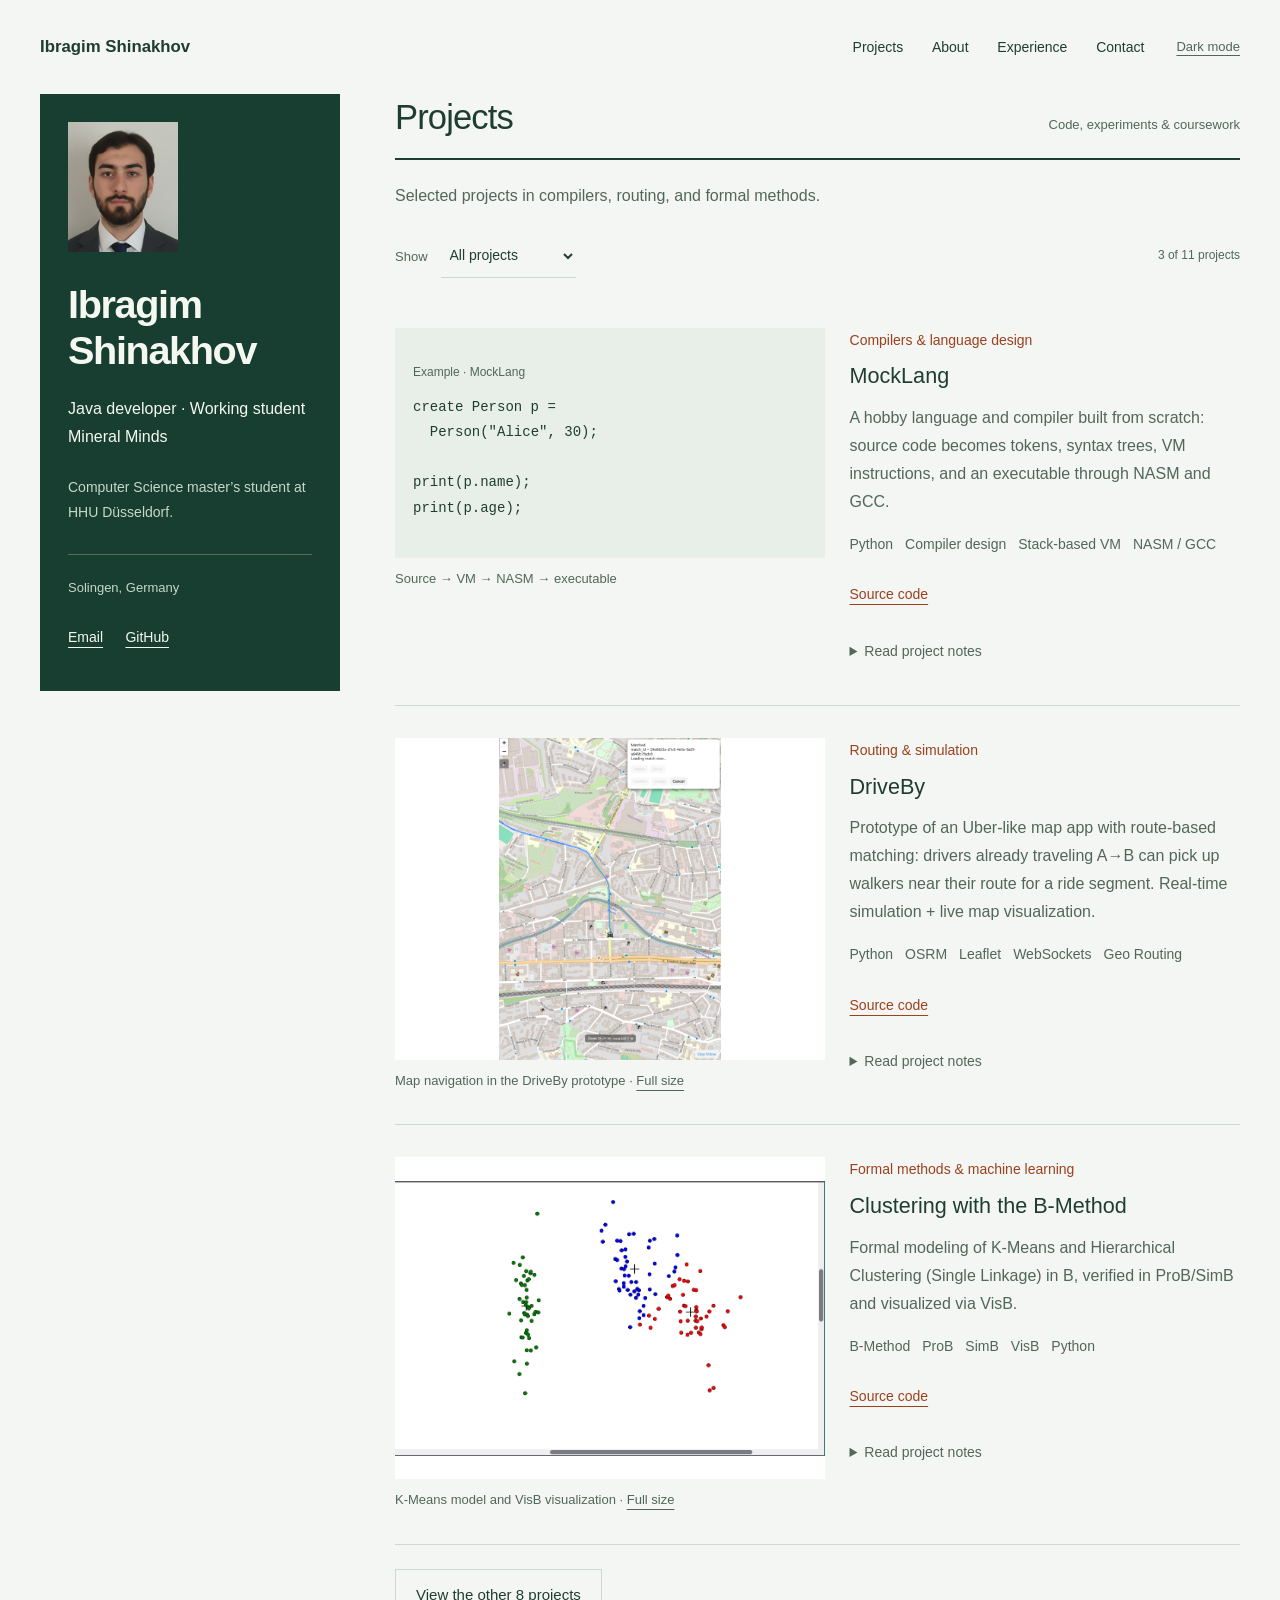
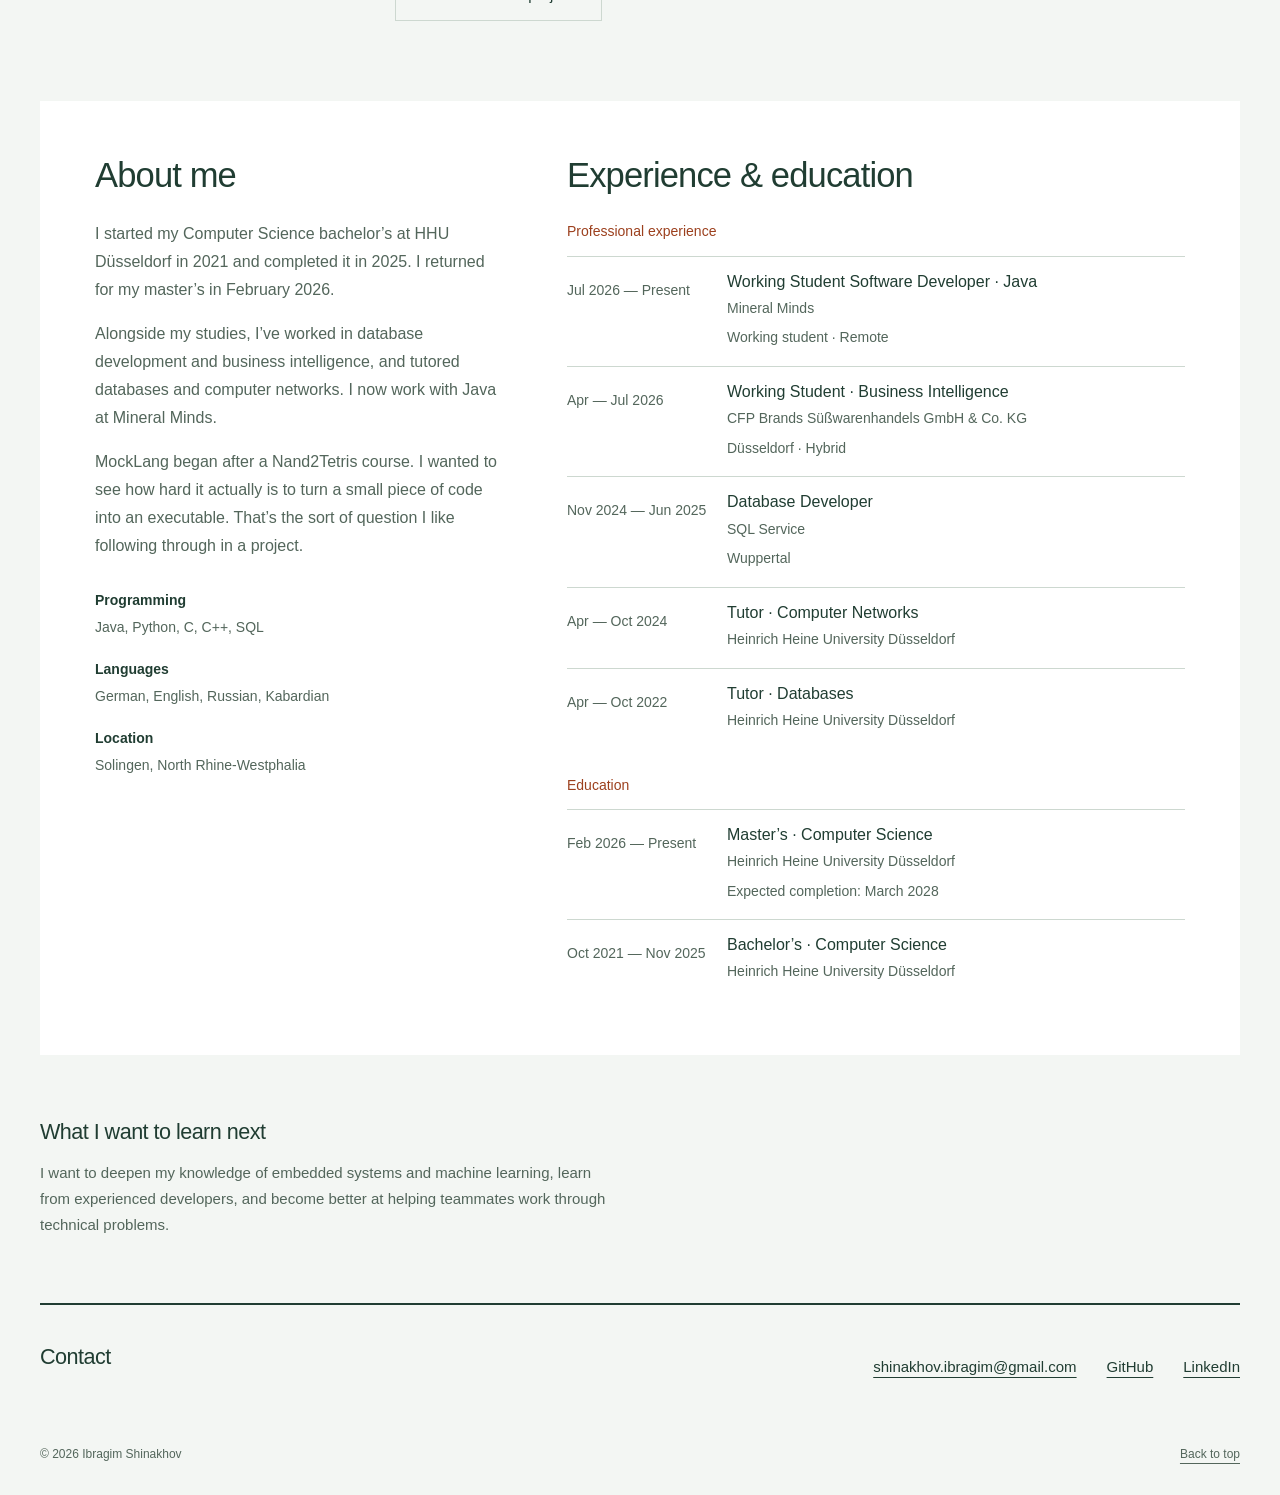
==== commit f7162850: "ui: improve mobile hierarchy project browsing and readable actions" ====
--- a/index.html
+++ b/index.html
@@ -18,27 +18,29 @@
     <a class="wordmark" href="#home">Ibragim Shinakhov</a>
     <nav class="main-nav" aria-label="Main navigation">
       <a href="#projects">Projects</a><a href="#about">About</a><a href="#experience">Experience</a><a href="#contact">Contact</a>
+
+    </nav>
       <button class="theme-toggle" id="themeToggle" type="button" aria-label="Switch to dark theme">Dark mode</button>
-    </nav>
   </header>
   <main class="wrap" id="main">
     <div class="portfolio-layout">
       <aside class="profile" aria-labelledby="intro-title">
         <img class="profile-photo" src="images/me.jpeg" width="110" height="130" alt="Ibragim Shinakhov" fetchpriority="high">
         <h1 id="intro-title">Ibragim<br>Shinakhov</h1>
-        <p class="profile-role">Working student<br>Software Developer · Java<br>Mineral Minds</p>
-        <p class="profile-study">I’m studying Computer Science at master’s level at Heinrich Heine University Düsseldorf.</p>
+        <p class="profile-role">Java developer · Working student<br>Mineral Minds</p>
+        <p class="profile-study">Computer Science master’s student at HHU Düsseldorf.</p>
         <p class="profile-location">Solingen, Germany</p>
         <div class="profile-links"><a href="mailto:shinakhov.ibragim@gmail.com">Email</a><a href="https://github.com/shinahov" target="_blank" rel="noopener noreferrer">GitHub</a></div>
       </aside>
       <section class="work" id="projects" aria-labelledby="projects-title">
         <div class="work-heading"><h2 id="projects-title">Projects</h2><p>Code, experiments &amp; coursework</p></div>
-        <p class="work-intro">A compiler from scratch, a ride-sharing prototype, and clustering models in B. Here’s what I’ve been working on.</p>
+        <p class="work-intro">Selected projects in compilers, routing, and formal methods.</p>
         <div class="project-toolbar">
           <label class="filter-label" for="projectFilter">Show <select id="projectFilter"><option value="all">All projects</option><option value="python">Python</option><option value="java">Java</option><option value="c++">C++ / Embedded</option><option value="formal">Formal methods</option><option value="web">Web</option><option value="bioinformatics">Bioinformatics</option></select></label>
           <p class="project-count" id="projectCount" aria-live="polite"></p>
         </div>
         <div class="project-grid" id="projectGrid"><noscript>Find all my projects on <a href="https://github.com/shinahov?tab=repositories">GitHub</a>. Enable JavaScript for notes and filtering.</noscript></div>
+        <button class="more-projects" id="moreProjects" type="button" aria-expanded="false" aria-controls="projectGrid">Show all 11 projects</button>
       </section>
     </div>
     <div class="background">
--- a/style.css
+++ b/style.css
@@ -52,7 +52,7 @@
 .profile { background: var(--panel); color: var(--panel-ink); padding: 28px; }
 .profile-photo { width: 110px; height: 130px; object-fit: cover; object-position: center 35%; margin-bottom: 30px; }
 .profile h1 { margin-bottom: 22px; }
-.profile-role { font-size: .9375rem; margin-bottom: 24px; }
+.profile-role { font-size: 1rem; margin-bottom: 24px; }
 .profile-study { color: var(--panel-muted); font-size: .875rem; line-height: 1.8; }
 .profile-location { font-size: .8125rem; color: var(--panel-muted); border-top: 1px solid #58705d; padding-top: 22px; margin-top: 28px; }
 .profile-links { display: flex; gap: 1.4rem; margin: 20px 0 4px; font-size: .875rem; }
@@ -60,7 +60,7 @@
 .work { min-width: 0; }
 .work-heading { display: flex; justify-content: space-between; align-items: baseline; gap: 2rem; padding: 4px 0 20px; border-bottom: 2px solid var(--ink); }
 .work-heading p { color: var(--muted); font-size: .8125rem; margin: 0; }
-.work-intro { max-width: 62ch; color: var(--muted); padding-block: 22px 8px; font-size: .9375rem; }
+.work-intro { max-width: 62ch; color: var(--muted); padding-block: 22px 8px; font-size: 1rem; }
 .project-toolbar { display: flex; align-items: center; justify-content: space-between; gap: 1rem; margin: 0 0 18px; }
 .filter-label { font-size: .8125rem; color: var(--muted); }
 .filter-label select { margin-left: .6rem; max-width: 100%; background: transparent; color: var(--ink); border: 0; border-bottom: 1px solid var(--line); border-radius: 0; padding: .65rem .3rem; min-height: 44px; font-size: .875rem; }
@@ -76,7 +76,7 @@
 .source-example .source-name { font: .75rem var(--sans); color: var(--muted); margin: 0 0 16px; }
 .project-meta { color: var(--accent); font-size: .75rem; margin-bottom: 12px; }
 .project-copy { min-width: 0; }
-.project-summary { font-size: .875rem; color: var(--muted); margin: 15px 0; }
+.project-summary { font-size: 1rem; color: var(--muted); margin: 15px 0; }
 .tags { list-style: none; padding: 0; margin: 16px 0; display: flex; flex-wrap: wrap; gap: 4px 12px; color: var(--muted); font-size: .75rem; }
 .card-actions { display: flex; gap: 18px; flex-wrap: wrap; font-size: .8125rem; color: var(--accent); }
 .project-card:not(.featured) .project-copy { display: grid; grid-template-columns: .85fr 1.15fr; column-gap: 30px; }
@@ -96,7 +96,7 @@
 .detail-body iframe { width: 100%; aspect-ratio: 16/9; border: 0; }
 .background { margin-top: 80px; background: var(--surface); padding: 55px; display: grid; grid-template-columns: 1fr 1.5fr; gap: 60px; }
 .about-copy h2 { margin-bottom: 25px; }
-.about-copy>p { color: var(--muted); font-size: .9375rem; }
+.about-copy>p { color: var(--muted); font-size: 1rem; }
 .facts { margin-top: 28px; font-size: .8125rem; }
 .facts div { margin: 18px 0; }
 .facts dt { font-weight: 600; }
@@ -167,3 +167,51 @@
   .portfolio-layout,.background { display: block; }
   .project-card { break-inside: avoid; }
 }
+
+/* Browser review refinements, 7 September 2026. */
+.main-nav { margin-left: auto; }
+.theme-toggle { flex-shrink: 0; }
+.main-nav a,.profile-links a,.card-actions a,.contact-links a { display: inline-flex; align-items: center; min-height: 44px; }
+.profile-links { margin-top: 10px; }
+.project-meta,.tags,.card-actions,.project-detail summary,.timeline-date,.timeline-item p,.facts { font-size: .875rem; }
+.project-visual figcaption { font-size: .8125rem; line-height: 1.7; }
+.project-visual>a { display: block; }
+.project-card.featured .project-detail { margin-top: 12px; }
+.project-copy>.project-detail { grid-column: 1/-1; }
+.detail-body { font-size: 1rem; }
+.detail-body pre { white-space: pre-wrap; overflow-wrap: anywhere; }
+.more-projects { display: block; color: var(--ink); background: transparent; border: 1px solid var(--line); min-height: 48px; padding: 12px 20px; margin-top: 24px; font-size: .9375rem; }
+.more-projects:hover { border-color: var(--ink); background: var(--code); }
+.project-card h3:focus { outline-offset: 6px; }
+.project-card:not(.featured) .project-copy>.project-detail { margin-top: 8px; }
+@media(max-width:1150px) {
+  .project-card.featured .project-detail { margin-top: 12px; }
+  .project-card:not(.featured) .project-copy { display: block; }
+  .project-card:not(.featured) .project-summary { margin-top: 15px; }
+}
+@media(max-width:760px) {
+  .masthead { display: grid; grid-template-columns: 1fr auto; gap: 8px 16px; padding-block: 16px; }
+  .wordmark { align-self: center; }
+  .theme-toggle { grid-column: 2; grid-row: 1; margin: 0; }
+  .main-nav { grid-column: 1/-1; grid-row: 2; margin: 0; justify-content: space-between; gap: 8px; }
+  .profile { display: grid; grid-template-columns: 64px 1fr; column-gap: 18px; padding: 20px; }
+  .profile-photo { width: 64px; height: 76px; grid-row: 1; margin: 0; }
+  .profile h1 { font-size: 1.75rem; align-self: center; margin: 0; }
+  .profile-role { grid-column: 1/-1; margin: 16px 0 10px; }
+  .profile-study { margin-bottom: 10px; line-height: 1.65; }
+  .profile-location { margin-top: 4px; padding-top: 12px; margin-bottom: 0; }
+  .profile-links { margin: 0; }
+  .portfolio-layout { gap: 28px; }
+  .work-intro { padding-top: 16px; margin-bottom: 8px; }
+  .project-toolbar { margin-bottom: 0; }
+  .project-card { padding-block: 24px; }
+  .source-example { min-height: 170px; padding: 18px; }
+  .project-card.featured { gap: 16px; }
+  .project-visual { order: 1; }
+  .project-copy { order: 0; }
+  .filter-label select { font-size: 1rem; }
+  .more-projects { width: 100%; }
+  .background { margin-top: 40px; }
+}
+@media print { .more-projects { display: none; } }
+
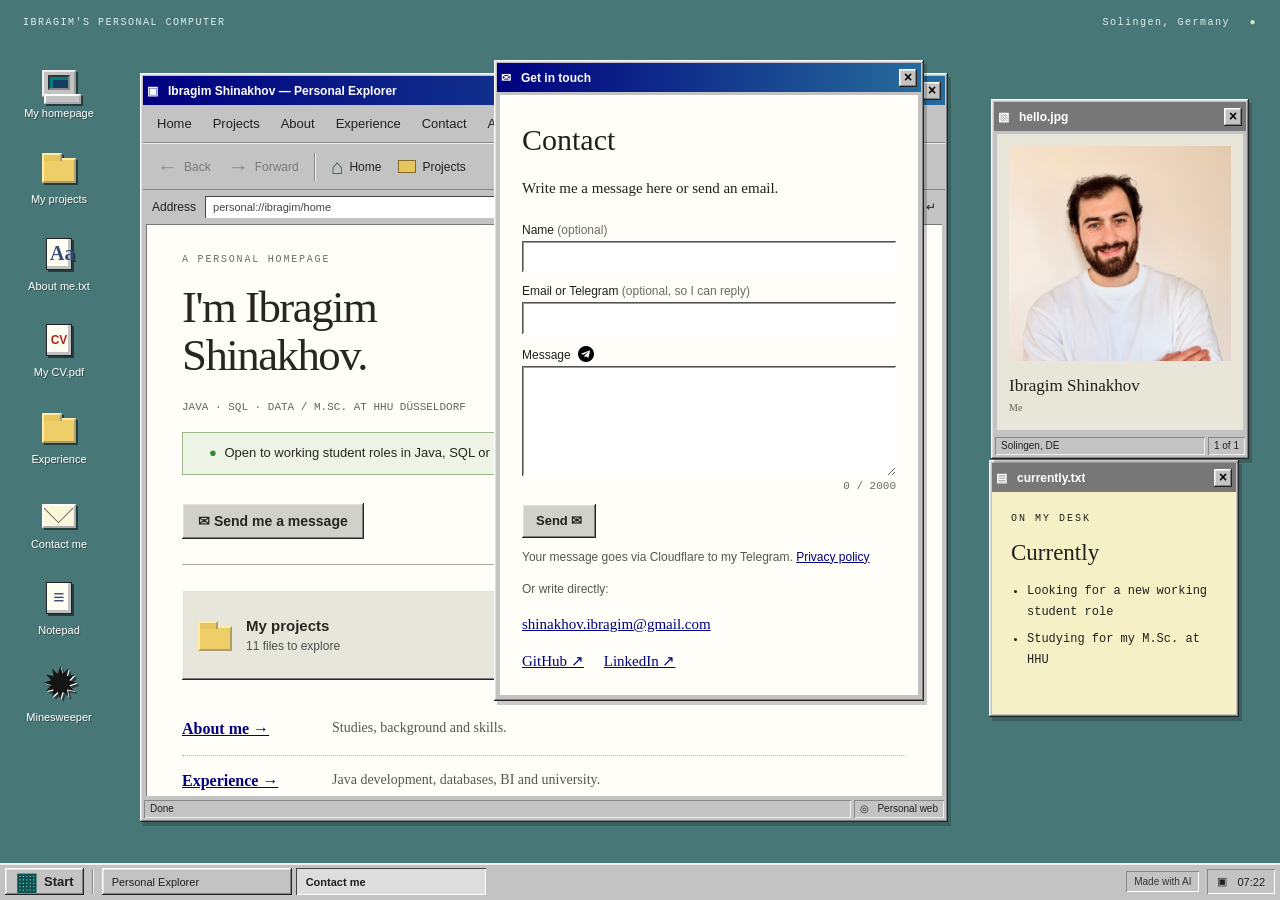
==== commit 7761dc50: "Retro desktop as main site, contact form, private notes out of the repo" ====
--- a/index.html
+++ b/index.html
@@ -1,71 +1,405 @@
 <!doctype html>
 <html lang="en">
-<head>
-  <meta charset="utf-8">
-  <meta name="viewport" content="width=device-width, initial-scale=1">
-  <meta name="color-scheme" content="light dark">
-  <title>Ibragim Shinakhov — Software Developer</title>
-  <meta name="description" content="Java working student at Mineral Minds and Computer Science master’s student at HHU Düsseldorf. Software projects, source code, and experience.">
-  <meta property="og:title" content="Ibragim Shinakhov — Software Developer">
-  <meta property="og:description" content="Projects in compilers, routing, machine learning, and formal methods. Java developer at Mineral Minds; master’s student at HHU Düsseldorf.">
-  <meta property="og:type" content="website">
-  <link rel="stylesheet" href="style.css">
-  <script src="main.js" defer></script>
-</head>
-<body>
-  <a class="skip-link" href="#main">Skip to content</a>
-  <header class="masthead wrap" id="home">
-    <a class="wordmark" href="#home">Ibragim Shinakhov</a>
-    <nav class="main-nav" aria-label="Main navigation">
-      <a href="#projects">Projects</a><a href="#about">About</a><a href="#experience">Experience</a><a href="#contact">Contact</a>
+  <head>
+    <meta charset="utf-8" />
+    <meta name="viewport" content="width=device-width, initial-scale=1" />
+    <title>Ibragim Shinakhov — Personal Desktop</title>
+    <meta
+      name="description"
+      content="Portfolio of Ibragim Shinakhov, Computer Science master's student at HHU Düsseldorf: projects, experience and CV."
+    />
+    <link rel="stylesheet" href="style.css" />
+    <link rel="stylesheet" href="explorer.css" />
+    <script src="projects.js" defer></script>
+    <script src="content.js" defer></script>
+    <script src="main.js" defer></script>
+    <script src="mines.js" defer></script>
+  </head>
+  <body>
+    <a class="skip" href="#document">Skip to content</a>
+    <div class="desktop-top">
+      <span>IBRAGIM'S PERSONAL COMPUTER</span><span>Solingen, Germany <span class="online-dot">●</span></span>
+    </div>
+    <nav class="desktop-icons" aria-label="Desktop shortcuts">
+      <button data-page="home">
+        <span class="pixel-icon computer" aria-hidden="true"></span><span>My homepage</span>
+      </button>
+      <button data-open="projects">
+        <span class="pixel-icon folder" aria-hidden="true"></span><span>My projects</span>
+      </button>
+      <button data-page="about">
+        <span class="pixel-icon file" aria-hidden="true">Aa</span><span>About me.txt</span>
+      </button>
+      <button data-open="cv">
+        <span class="pixel-icon file pdf-icon" aria-hidden="true">CV</span><span>My CV.pdf</span>
+      </button>
+      <button data-page="experience">
+        <span class="pixel-icon folder" aria-hidden="true"></span><span>Experience</span>
+      </button>
+      <button data-open="contact">
+        <span class="pixel-icon mail" aria-hidden="true"></span><span>Contact me</span>
+      </button>
+      <button data-open="notepad">
+        <span class="pixel-icon file" aria-hidden="true">≡</span><span>Notepad</span>
+      </button>
+      <button data-open="mines">
+        <span class="pixel-icon mine-icon" aria-hidden="true">✹</span><span>Minesweeper</span>
+      </button>
+    </nav>
+    <main id="desktop">
+      <section class="window browser-window" id="browser-window" aria-label="Personal website browser">
+        <header class="titlebar">
+          <span>▣ &nbsp; <span id="window-title">Ibragim Shinakhov</span> — Personal Explorer</span>
+          <div class="window-controls">
+            <button data-minimize="browser" aria-label="Minimize browser">_</button
+            ><button data-maximize="browser" aria-label="Maximize browser">□</button
+            ><button data-close="browser" aria-label="Close browser">×</button>
+          </div>
+        </header>
+        <nav class="menubar" aria-label="Website navigation">
+          <button data-page="home">Home</button><button data-open="projects">Projects</button
+          ><button data-page="about">About</button><button data-page="experience">Experience</button
+          ><button data-open="contact">Contact</button><button id="theme-toggle">Appearance</button>
+        </nav>
+        <div class="toolbar">
+          <button id="back" disabled><b>←</b> Back</button
+          ><button id="forward" disabled><b>→</b> Forward</button><span class="divider"></span
+          ><button data-page="home"><b>⌂</b> Home</button
+          ><button data-open="projects"><span class="tiny-folder"></span> Projects</button>
+        </div>
+        <div class="addressbar">
+          <span>Address</span>
+          <div class="address" id="address">personal://ibragim/home</div>
+          <span aria-hidden="true">↵</span>
+        </div>
+        <article class="document" id="document" tabindex="-1"></article>
+        <footer class="statusbar">
+          <span id="status" aria-live="polite">Done</span><span>◎ &nbsp; Personal web</span>
+        </footer>
+      </section>
+      <section class="window profile-window" id="profile-window" aria-label="Profile photograph">
+        <header class="titlebar">
+          <span>▧ &nbsp; hello.jpg</span>
+          <div class="window-controls">
+            <button data-close="profile" aria-label="Close photo">×</button>
+          </div>
+        </header>
+        <div class="photo-mat">
+          <img src="images/me.jpeg" alt="Ibragim Shinakhov" />
+          <div class="photo-caption">Ibragim Shinakhov<br /><span>Me</span></div>
+        </div>
+        <footer class="statusbar"><span>Solingen, DE</span><span>1 of 1</span></footer>
+      </section>
+      <section class="window note-window" id="note-window" aria-label="Currently">
+        <header class="titlebar">
+          <span>▤ &nbsp; currently.txt</span>
+          <div class="window-controls">
+            <button data-close="note" aria-label="Close current note">×</button>
+          </div>
+        </header>
+        <div class="sticky">
+          <p>ON MY DESK</p>
+          <h2>Currently</h2>
+          <ul>
+            <li>Looking for a new working student role</li>
+            <li>Studying for my M.Sc. at HHU</li>
+          </ul>
+        </div>
+      </section>
+      <section class="window floating-window" id="contact-window" aria-label="Contact" hidden>
+        <header class="titlebar">
+          <span>✉ &nbsp; Get in touch</span>
+          <div class="window-controls">
+            <button data-close="contact" aria-label="Close contact">×</button>
+          </div>
+        </header>
+        <div class="dialog-body">
+          <h2>Contact</h2>
+          <p>Write me a message here or send an email.</p>
+          <form id="contact-form" class="contact-form" novalidate>
+            <fieldset>
+              <legend class="visually-hidden">Send me a message</legend>
+              <label for="contact-name">Name <span class="optional">(optional)</span></label>
+              <input id="contact-name" name="name" type="text" maxlength="80" autocomplete="name" />
+              <label for="contact-reply"
+                >Email or Telegram <span class="optional">(optional, so I can reply)</span></label
+              >
+              <input
+                id="contact-reply"
+                name="email"
+                type="text"
+                inputmode="email"
+                maxlength="120"
+                autocomplete="email"
+                autocapitalize="off"
+                spellcheck="false"
+              />
+              <label for="contact-message"
+                >Message
+                <img
+                  class="telegram-icon"
+                  src="images/telegram-icon.png"
+                  alt="(via Telegram)"
+                  title="Goes to my Telegram"
+                  width="16"
+                  height="16"
+              /></label>
+              <textarea id="contact-message" name="message" maxlength="2000" rows="5" required></textarea>
+              <span class="contact-counter" id="contact-counter" aria-hidden="true">0 / 2000</span>
+              <!-- Honeypot: invisible for people, bots fill it in. Must stay empty. -->
+              <div class="contact-trap" aria-hidden="true">
+                <label for="contact-website">Website</label>
+                <input id="contact-website" name="website" type="text" tabindex="-1" autocomplete="off" />
+              </div>
+              <div class="contact-actions">
+                <button type="submit" class="retro-button">Send ✉</button>
+                <span id="contact-status" role="status" aria-live="polite"></span>
+              </div>
+            </fieldset>
+            <p class="contact-privacy">
+              Your message goes via Cloudflare to my Telegram.
+              <a href="#privacy" data-open="privacy">Privacy policy</a>
+            </p>
+          </form>
+          <p class="contact-or">Or write directly:</p>
+          <p><a href="mailto:shinakhov.ibragim@gmail.com">shinakhov.ibragim@gmail.com</a></p>
+          <div class="contact-links">
+            <a href="https://github.com/shinahov" target="_blank" rel="noopener noreferrer">GitHub ↗</a
+            ><a
+              href="https://www.linkedin.com/in/ibragim-shinakhov-8214a7273/"
+              target="_blank"
+              rel="noopener noreferrer"
+              >LinkedIn ↗</a
+            >
+          </div>
+        </div>
+      </section>
+      <section
+        class="window floating-window privacy-window"
+        id="privacy-window"
+        aria-label="Datenschutzerklärung"
+        hidden
+      >
+        <header class="titlebar">
+          <span>§ &nbsp; Datenschutz.txt</span>
+          <div class="window-controls">
+            <button data-close="privacy" aria-label="Datenschutz schließen">×</button>
+          </div>
+        </header>
+        <div class="dialog-body privacy-body" lang="de" tabindex="-1">
+          <h2>Datenschutz</h2>
+          <p class="privacy-lead">Kurz und ehrlich: was mit Ihren Daten auf dieser Seite passiert.</p>
 
+          <h3>1. Wer ist verantwortlich?</h3>
+          <p>
+            Ibragim Shinakhov<br />
+            E-Mail: <a href="mailto:shinakhov.ibragim@gmail.com">shinakhov.ibragim@gmail.com</a>
+          </p>
+
+          <h3>2. Diese Website</h3>
+          <p>
+            Die Seite liegt bei GitHub Pages (GitHub, Inc., USA). Damit die Seite angezeigt werden kann,
+            verarbeitet GitHub technische Daten wie Ihre IP-Adresse und den Zeitpunkt des Aufrufs (Art. 6 Abs.
+            1 lit. f DSGVO). Diese Website setzt keine Cookies und nutzt keine Analyse- oder Tracking-Dienste.
+            Notizblock, Farbschema und Minesweeper-Bestzeit bleiben nur in Ihrem eigenen Browser.
+          </p>
+
+          <h3>3. Kontaktformular</h3>
+          <p>
+            Wenn Sie mir über das Formular schreiben, wird Ihre Nachricht übertragen – und, nur wenn Sie es
+            angeben, Ihr Name und Ihre E-Mail-Adresse oder Ihr Telegram-Name. Der Weg: Ihr Browser → ein
+            Dienst von Cloudflare, Inc. (USA) → Telegram → mein Telegram-Konto. Cloudflare und Telegram sitzen
+            außerhalb der EU; Telegram speichert den Chat auf seinen Servern.
+          </p>
+          <p>
+            Ich nutze Ihre Angaben nur, um Ihre Nachricht zu lesen und zu beantworten. Ich gebe sie nicht
+            weiter und lösche die Nachricht spätestens 6 Monate, nachdem Ihre Anfrage erledigt ist.
+            Rechtsgrundlage ist Art. 6 Abs. 1 lit. f DSGVO (Ihre Anfrage beantworten), bei Anfragen zu einer
+            möglichen Zusammenarbeit oder Stelle Art. 6 Abs. 1 lit. b DSGVO.
+          </p>
+
+          <h3>4. Sicherheit</h3>
+          <p>
+            Die Übertragung ist verschlüsselt (HTTPS), und der Zugang zu meinem Telegram-Bot liegt geschützt
+            bei Cloudflare. Trotzdem kann bei einer Übertragung über das Internet niemand eine vollständige
+            Sicherheit garantieren. Bitte senden Sie über das Formular deshalb keine sensiblen Daten wie
+            Passwörter, Gesundheits- oder Bankdaten. Wenn Sie das Formular nicht nutzen möchten, schreiben Sie
+            mir einfach eine E-Mail.
+          </p>
+
+          <h3>5. Ihre Rechte</h3>
+          <p>
+            Sie können jederzeit Auskunft über Ihre Daten verlangen und deren Berichtigung, Löschung oder
+            Einschränkung verlangen, der Verarbeitung widersprechen und Ihre Daten übertragen lassen (Art.
+            15–21 DSGVO). Eine E-Mail an mich genügt. Außerdem können Sie sich bei einer
+            Datenschutz-Aufsichtsbehörde beschweren, z. B. bei der Landesbeauftragten für Datenschutz und
+            Informationsfreiheit Nordrhein-Westfalen.
+          </p>
+          <p class="privacy-date">Stand: Oktober 2026</p>
+        </div>
+      </section>
+      <section class="window folder-window" id="projects-window" aria-label="My projects folder" hidden>
+        <header class="titlebar">
+          <span>▰ &nbsp; My projects</span>
+          <div class="window-controls">
+            <button data-minimize="projects" aria-label="Minimize projects">_</button
+            ><button data-maximize="projects" aria-label="Maximize projects">□</button
+            ><button data-close="projects" aria-label="Close projects">×</button>
+          </div>
+        </header>
+        <div class="folder-toolbar">
+          <span class="tiny-folder" aria-hidden="true"></span><span>My projects</span
+          ><label for="project-filter"
+            >Show
+            <select id="project-filter">
+              <option value="all">All files</option>
+              <option value="python">Python</option>
+              <option value="java">Java</option>
+              <option value="c++">C++ / Embedded</option>
+              <option value="formal">Formal methods</option>
+              <option value="web">Web</option>
+              <option value="bioinformatics">Bioinformatics</option>
+            </select></label
+          >
+        </div>
+        <div class="addressbar">
+          <span>Address</span>
+          <div class="address">C:\Ibragim\My projects</div>
+        </div>
+        <div class="folder-body">
+          <p class="folder-hint">Pick a file to open its screenshots, story and source code.</p>
+          <div class="project-files" id="project-files"></div>
+        </div>
+        <footer class="statusbar">
+          <span id="folder-count" role="status"></span><span>Single click to open</span>
+        </footer>
+      </section>
+      <section class="window project-window" id="project-window" aria-label="Project viewer" hidden>
+        <header class="titlebar">
+          <span id="project-title">Project viewer</span>
+          <div class="window-controls">
+            <button data-minimize="project" aria-label="Minimize project">_</button
+            ><button data-maximize="project" aria-label="Maximize project">□</button
+            ><button data-close="project" aria-label="Close project">×</button>
+          </div>
+        </header>
+        <div class="folder-toolbar">
+          <button class="retro-button" data-close="project">← Back to folder</button
+          ><span>Project preview</span>
+        </div>
+        <article class="project-content" id="project-content" tabindex="-1"></article>
+      </section>
+      <section class="window cv-window" id="cv-window" aria-label="My CV" hidden>
+        <header class="titlebar">
+          <span>▤ &nbsp; My CV.pdf — Document viewer</span>
+          <div class="window-controls">
+            <button data-minimize="cv" aria-label="Minimize CV">_</button
+            ><button data-maximize="cv" aria-label="Maximize CV">□</button
+            ><button data-close="cv" aria-label="Close CV">×</button>
+          </div>
+        </header>
+        <div class="folder-toolbar">
+          <a class="retro-button" href="cv/Ibragim_Shinakhov_CV.pdf" target="_blank" rel="noopener"
+            >Open in new tab ↗</a
+          ><a class="retro-button" href="cv/Ibragim_Shinakhov_CV.pdf" download="Ibragim_Shinakhov_CV.pdf"
+            >Download PDF ↓</a
+          ><span class="cv-hint">Curriculum vitae · 2 pages</span>
+        </div>
+        <div class="cv-body" id="cv-body">
+          <p class="cv-fallback">
+            <strong>My CV (PDF, 2 pages)</strong><br /><a
+              href="cv/Ibragim_Shinakhov_CV.pdf"
+              target="_blank"
+              rel="noopener"
+              >Open my CV ↗</a
+            >
+          </p>
+        </div>
+      </section>
+      <section class="window floating-window" id="notepad-window" aria-label="Personal notepad" hidden>
+        <header class="titlebar">
+          <span>▤ &nbsp; Untitled — Notepad</span>
+          <div class="window-controls">
+            <button data-close="notepad" aria-label="Close notepad">×</button>
+          </div>
+        </header>
+        <label class="notepad-label" for="notepad"
+          >A little space for your thoughts. Saved only in this browser.</label
+        ><textarea id="notepad" placeholder="What's on your mind?" spellcheck="true"></textarea>
+        <footer class="statusbar">
+          <span id="save-status" aria-live="polite">Ready</span
+          ><button id="download-note">Save as .txt</button>
+        </footer>
+      </section>
+      <section
+        class="window floating-window mines-window"
+        id="mines-window"
+        aria-label="Minesweeper game"
+        hidden
+      >
+        <header class="titlebar">
+          <span>✹ &nbsp; Minesweeper</span>
+          <div class="window-controls">
+            <button data-minimize="mines" aria-label="Minimize Minesweeper">_</button
+            ><button data-close="mines" aria-label="Close Minesweeper">×</button>
+          </div>
+        </header>
+        <div class="mines-body">
+          <div class="mines-dashboard">
+            <output id="mine-count" aria-label="Mines minus flags">010</output
+            ><button id="new-game" aria-label="New game" title="Start a new game">☺</button
+            ><output id="mine-time" aria-label="Elapsed seconds">000</output>
+          </div>
+          <div
+            class="mine-board"
+            id="mine-board"
+            role="group"
+            aria-label="Minefield, 8 rows by 8 columns"
+          ></div>
+          <div class="mine-options">
+            <button id="flag-mode" aria-pressed="false">⚑ Flag mode: off</button
+            ><span id="mine-best">Best: —</span>
+          </div>
+          <p id="mine-message" role="status">Find the 10 mines. Your first move is safe.</p>
+          <p class="mine-help">
+            Click to reveal. Right-click to flag, or use Flag mode on touch screens. Arrow keys move; F places
+            a flag.
+          </p>
+        </div>
+      </section>
+    </main>
+    <nav id="start-menu" aria-label="Start menu" hidden>
+      <div class="start-brand">Ibragim <strong>98</strong></div>
+      <div>
+        <strong class="start-heading">Welcome to my desktop</strong
+        ><button data-page="home">▣ &nbsp; My homepage</button
+        ><button data-open="projects">▰ &nbsp; My projects</button
+        ><button data-page="about">▤ &nbsp; About me</button><button data-open="cv">▤ &nbsp; My CV</button
+        ><button data-page="experience">▰ &nbsp; Experience</button>
+        <hr />
+        <button data-open="notepad">▤ &nbsp; Notepad</button
+        ><button data-open="contact">✉ &nbsp; Contact me</button
+        ><button data-open="privacy">§ &nbsp; Datenschutz</button
+        ><button data-open="mines">✹ &nbsp; Minesweeper</button
+        ><button id="reset-desktop">↺ &nbsp; Reset desktop</button>
+      </div>
     </nav>
-      <button class="theme-toggle" id="themeToggle" type="button" aria-label="Switch to dark theme">Dark mode</button>
-  </header>
-  <main class="wrap" id="main">
-    <div class="portfolio-layout">
-      <aside class="profile" aria-labelledby="intro-title">
-        <img class="profile-photo" src="images/me.jpeg" width="110" height="130" alt="Ibragim Shinakhov" fetchpriority="high">
-        <h1 id="intro-title">Ibragim<br>Shinakhov</h1>
-        <p class="profile-role">Java developer · Working student<br>Mineral Minds</p>
-        <p class="profile-study">Computer Science master’s student at HHU Düsseldorf.</p>
-        <p class="profile-location">Solingen, Germany</p>
-        <div class="profile-links"><a href="mailto:shinakhov.ibragim@gmail.com">Email</a><a href="https://github.com/shinahov" target="_blank" rel="noopener noreferrer">GitHub</a></div>
-      </aside>
-      <section class="work" id="projects" aria-labelledby="projects-title">
-        <div class="work-heading"><h2 id="projects-title">Projects</h2><p>Code, experiments &amp; coursework</p></div>
-        <p class="work-intro">Selected projects in compilers, routing, and formal methods.</p>
-        <div class="project-toolbar">
-          <label class="filter-label" for="projectFilter">Show <select id="projectFilter"><option value="all">All projects</option><option value="python">Python</option><option value="java">Java</option><option value="c++">C++ / Embedded</option><option value="formal">Formal methods</option><option value="web">Web</option><option value="bioinformatics">Bioinformatics</option></select></label>
-          <p class="project-count" id="projectCount" aria-live="polite"></p>
-        </div>
-        <div class="project-grid" id="projectGrid"><noscript>Find all my projects on <a href="https://github.com/shinahov?tab=repositories">GitHub</a>. Enable JavaScript for notes and filtering.</noscript></div>
-        <button class="more-projects" id="moreProjects" type="button" aria-expanded="false" aria-controls="projectGrid">Show all 11 projects</button>
-      </section>
-    </div>
-    <div class="background">
-      <section class="about-copy" id="about" aria-labelledby="about-title">
-        <h2 id="about-title">About me</h2>
-        <p>I started my Computer Science bachelor’s at HHU Düsseldorf in 2021 and completed it in 2025. I returned for my master’s in February 2026.</p>
-        <p>Alongside my studies, I’ve worked in database development and business intelligence, and tutored databases and computer networks. I now work with Java at Mineral Minds.</p>
-        <p>MockLang began after a Nand2Tetris course. I wanted to see how hard it actually is to turn a small piece of code into an executable. That’s the sort of question I like following through in a project.</p>
-        <dl class="facts"><div><dt>Programming</dt><dd>Java, Python, C, C++, SQL</dd></div><div><dt>Languages</dt><dd>German, English, Russian, Kabardian</dd></div><div><dt>Location</dt><dd>Solingen, North Rhine-Westphalia</dd></div></dl>
-      </section>
-      <section class="experience" id="experience" aria-labelledby="experience-title"><h2 id="experience-title">Experience &amp; education</h2><div id="experience-content">
-        <h3 class="timeline-group-title">Professional experience</h3>
-        <article class="timeline-item"><p class="timeline-date">Jul 2026 — Present</p><div><h3>Working Student Software Developer · Java</h3><p class="organization">Mineral Minds</p><p>Working student · Remote</p></div></article>
-        <article class="timeline-item"><p class="timeline-date">Apr — Jul 2026</p><div><h3>Working Student · Business Intelligence</h3><p class="organization">CFP Brands Süßwarenhandels GmbH &amp; Co. KG</p><p>Düsseldorf · Hybrid</p></div></article>
-        <article class="timeline-item"><p class="timeline-date">Nov 2024 — Jun 2025</p><div><h3>Database Developer</h3><p class="organization">SQL Service</p><p>Wuppertal</p></div></article>
-        <article class="timeline-item"><p class="timeline-date">Apr — Oct 2024</p><div><h3>Tutor · Computer Networks</h3><p class="organization">Heinrich Heine University Düsseldorf</p></div></article>
-        <article class="timeline-item"><p class="timeline-date">Apr — Oct 2022</p><div><h3>Tutor · Databases</h3><p class="organization">Heinrich Heine University Düsseldorf</p></div></article>
-        <h3 class="timeline-group-title">Education</h3>
-        <article class="timeline-item"><p class="timeline-date">Feb 2026 — Present</p><div><h3>Master’s · Computer Science</h3><p class="organization">Heinrich Heine University Düsseldorf</p><p>Expected completion: March 2028</p></div></article>
-        <article class="timeline-item"><p class="timeline-date">Oct 2021 — Nov 2025</p><div><h3>Bachelor’s · Computer Science</h3><p class="organization">Heinrich Heine University Düsseldorf</p></div></article>
-      </div></section>
-    </div>
-    <section class="goals" id="goals" aria-labelledby="goals-title"><h2 id="goals-title">What I want to learn next</h2><p>I want to deepen my knowledge of embedded systems and machine learning, learn from experienced developers, and become better at helping teammates work through technical problems.</p></section>
-    <section class="contact" id="contact" aria-labelledby="contact-title"><h2 id="contact-title">Contact</h2><div class="contact-links"><a href="mailto:shinakhov.ibragim@gmail.com">shinakhov.ibragim@gmail.com</a><a href="https://github.com/shinahov" target="_blank" rel="noopener noreferrer">GitHub</a><a href="https://www.linkedin.com/in/ibragim-shinakhov-8214a7273/" target="_blank" rel="noopener noreferrer">LinkedIn</a></div></section>
-  </main>
-  <footer class="site-footer wrap"><span>© <span id="year">2026</span> Ibragim Shinakhov</span><a href="#home">Back to top</a></footer>
-</body>
+    <footer class="taskbar">
+      <button id="start" aria-expanded="false" aria-controls="start-menu">
+        <span class="start-logo" aria-hidden="true">▦</span> Start</button
+      ><span class="task-divider"></span>
+      <div id="tasks"></div>
+      <span class="ai-note" title="This website was created with the help of AI tools (Claude and Codex)."
+        >Made with AI</span
+      ><span class="system-tray"><span aria-hidden="true">▣</span><time id="clock"></time></span>
+    </footer>
+    <noscript
+      ><div class="no-script">
+        This desktop needs JavaScript. You can also visit
+        <a href="classic/index.html">my previous portfolio</a> or
+        <a href="https://github.com/shinahov">my GitHub</a>, or email me at
+        <a href="mailto:shinakhov.ibragim@gmail.com">shinakhov.ibragim@gmail.com</a>.
+      </div></noscript
+    >
+  </body>
 </html>
--- a/style.css
+++ b/style.css
@@ -1,217 +1,1097 @@
 :root {
-  color-scheme: light;
-  --page: #f3f6f3;
-  --surface: #ffffff;
-  --ink: #203d32;
-  --muted: #53665b;
-  --line: #cdd8d0;
-  --accent: #9c401e;
-  --panel: #183e31;
-  --panel-ink: #f5f8f1;
-  --panel-muted: #c6d8c8;
-  --code: #e8efe9;
-  --sans: Verdana, sans-serif;
-  --display: 'Trebuchet MS', sans-serif;
-}
-:root.theme-dark {
-  color-scheme: dark;
-  --page: #15221c;
-  --surface: #1e2e25;
-  --ink: #edf3e9;
-  --muted: #b5c7b9;
-  --line: #43594b;
-  --accent: #f1b28f;
-  --panel: #0e1913;
-  --panel-ink: #f5f8f1;
-  --panel-muted: #c6d8c8;
-  --code: #293f31;
-}
-* { box-sizing: border-box; }
-html { scroll-behavior: smooth; scroll-padding-top: 24px; }
-body { margin: 0; background: var(--page); color: var(--ink); font: 1rem/1.75 var(--sans); }
-a { color: inherit; text-underline-offset: 5px; text-decoration-thickness: 1px; }
-button, select { font: inherit; }
-button, summary { cursor: pointer; }
-a:focus-visible, button:focus-visible, select:focus-visible, summary:focus-visible { outline: 3px solid var(--accent); outline-offset: 5px; }
-img { display: block; max-width: 100%; height: auto; }
-h1, h2, h3 { font-family: var(--display); line-height: 1.15; margin: 0; }
-h1 { font-size: clamp(2rem,3.1vw,2.9rem); font-weight: 600; letter-spacing: -.035em; }
-h2 { font-size: clamp(1.7rem,2.7vw,2.4rem); font-weight: 500; letter-spacing: -.025em; }
-h3 { font-size: 1.35rem; font-weight: 500; }
-p { margin: 0 0 1rem; }
-.wrap { width: min(1370px,calc(100% - 5rem)); margin-inline: auto; }
-.masthead { display: flex; justify-content: space-between; align-items: center; gap: 2rem; min-height: 94px; }
-.wordmark { font: 600 1.05rem var(--display); text-decoration: none; }
-.main-nav { display: flex; flex-wrap: wrap; gap: 1.8rem; align-items: center; }
-.main-nav a { font-size: .875rem; text-decoration: none; }
-.main-nav a:hover { color: var(--accent); text-decoration: underline; }
-.theme-toggle { background: transparent; color: var(--muted); border: 0; padding: .5rem 0; min-height: 44px; font-size: .8125rem; text-decoration: underline; text-underline-offset: 4px; }
-.skip-link { position: absolute; top: -100px; left: 1rem; background: var(--surface); padding: 1rem; z-index: 5; }
-.skip-link:focus { top: 1rem; }
-.portfolio-layout { display: grid; grid-template-columns: 300px minmax(0,1fr); align-items: start; gap: 55px; }
-.profile { background: var(--panel); color: var(--panel-ink); padding: 28px; }
-.profile-photo { width: 110px; height: 130px; object-fit: cover; object-position: center 35%; margin-bottom: 30px; }
-.profile h1 { margin-bottom: 22px; }
-.profile-role { font-size: 1rem; margin-bottom: 24px; }
-.profile-study { color: var(--panel-muted); font-size: .875rem; line-height: 1.8; }
-.profile-location { font-size: .8125rem; color: var(--panel-muted); border-top: 1px solid #58705d; padding-top: 22px; margin-top: 28px; }
-.profile-links { display: flex; gap: 1.4rem; margin: 20px 0 4px; font-size: .875rem; }
-.profile a:focus-visible { outline-color: var(--panel-ink); }
-.work { min-width: 0; }
-.work-heading { display: flex; justify-content: space-between; align-items: baseline; gap: 2rem; padding: 4px 0 20px; border-bottom: 2px solid var(--ink); }
-.work-heading p { color: var(--muted); font-size: .8125rem; margin: 0; }
-.work-intro { max-width: 62ch; color: var(--muted); padding-block: 22px 8px; font-size: 1rem; }
-.project-toolbar { display: flex; align-items: center; justify-content: space-between; gap: 1rem; margin: 0 0 18px; }
-.filter-label { font-size: .8125rem; color: var(--muted); }
-.filter-label select { margin-left: .6rem; max-width: 100%; background: transparent; color: var(--ink); border: 0; border-bottom: 1px solid var(--line); border-radius: 0; padding: .65rem .3rem; min-height: 44px; font-size: .875rem; }
-.project-count { margin: 0; font-size: .75rem; color: var(--muted); }
-.project-grid { display: block; }
-.project-card { padding: 32px 0; border-bottom: 1px solid var(--line); min-width: 0; }
-.project-card.featured { display: grid; grid-template-columns: 1.1fr 1fr; gap: 25px; align-items: start; }
-.project-visual { min-width: 0; margin: 0; }
-.project-visual img { width: 100%; aspect-ratio: 4/3; object-fit: contain; background: var(--surface); }
-.project-visual figcaption { font-size: .75rem; color: var(--muted); margin-top: 10px; }
-.source-example { background: var(--code); padding: 24px 18px; min-height: 230px; display: flex; flex-direction: column; justify-content: center; }
-.source-example pre { font: .875rem/1.8 Consolas, monospace; margin: 0; white-space: pre-wrap; overflow-wrap: anywhere; }
-.source-example .source-name { font: .75rem var(--sans); color: var(--muted); margin: 0 0 16px; }
-.project-meta { color: var(--accent); font-size: .75rem; margin-bottom: 12px; }
-.project-copy { min-width: 0; }
-.project-summary { font-size: 1rem; color: var(--muted); margin: 15px 0; }
-.tags { list-style: none; padding: 0; margin: 16px 0; display: flex; flex-wrap: wrap; gap: 4px 12px; color: var(--muted); font-size: .75rem; }
-.card-actions { display: flex; gap: 18px; flex-wrap: wrap; font-size: .8125rem; color: var(--accent); }
-.project-card:not(.featured) .project-copy { display: grid; grid-template-columns: .85fr 1.15fr; column-gap: 30px; }
-.project-card:not(.featured) .project-meta { grid-column: 1; }
-.project-card:not(.featured) h3 { grid-column: 1; font-size: 1.2rem; }
-.project-card:not(.featured) .project-summary { grid-column: 2; grid-row: 1/4; margin-top: 0; }
-.project-card:not(.featured) .tags { grid-column: 1; }
-.project-card:not(.featured) .card-actions { grid-column: 2; }
-.project-detail { margin-top: 14px; }
-.project-card.featured .project-detail { grid-column: 1/-1; margin-top: -8px; }
-.project-detail summary { font-size: .8125rem; color: var(--muted); min-height: 44px; padding: 10px 0; }
-.detail-body { background: var(--surface); border-left: 2px solid var(--line); padding: 20px 24px; font-size: .9375rem; overflow-wrap: anywhere; }
-.detail-body h4 { font-size: 1rem; margin: 1rem 0 .5rem; }
-.detail-body h4:first-child { margin-top: 0; }
-.detail-body img { max-height: 450px; object-fit: contain; margin: 20px auto; }
-.detail-body pre { overflow: auto; max-width: 100%; background: var(--code); padding: 16px; font-size: .875rem; }
-.detail-body iframe { width: 100%; aspect-ratio: 16/9; border: 0; }
-.background { margin-top: 80px; background: var(--surface); padding: 55px; display: grid; grid-template-columns: 1fr 1.5fr; gap: 60px; }
-.about-copy h2 { margin-bottom: 25px; }
-.about-copy>p { color: var(--muted); font-size: 1rem; }
-.facts { margin-top: 28px; font-size: .8125rem; }
-.facts div { margin: 18px 0; }
-.facts dt { font-weight: 600; }
-.facts dd { margin: 2px 0 0; color: var(--muted); }
-.experience h2 { margin-bottom: 25px; }
-.timeline-group-title { font-size: .875rem; color: var(--accent); margin: 28px 0 16px; }
-.timeline-item { display: grid; grid-template-columns: 140px 1fr; gap: 20px; border-top: 1px solid var(--line); padding: 16px 0; }
-.timeline-date { font-size: .75rem; color: var(--muted); }
-.timeline-item h3 { font-size: 1rem; }
-.timeline-item p { margin: 5px 0 0; font-size: .8125rem; color: var(--muted); }
-.goals { max-width: 900px; padding: 65px 0; }
-.goals h2 { font-size: 1.35rem; margin-bottom: 15px; }
-.goals p { font-size: .9375rem; color: var(--muted); max-width: 68ch; margin: 0; }
-.contact { padding: 40px 0 55px; border-top: 2px solid var(--ink); display: flex; justify-content: space-between; gap: 30px; align-items: start; }
-.contact h2 { font-size: 1.35rem; }
-.contact-links { display: flex; flex-wrap: wrap; gap: 16px 30px; font-size: .9375rem; }
-.contact-links a { overflow-wrap: anywhere; }
-.site-footer { display: flex; justify-content: space-between; gap: 20px; padding-bottom: 30px; color: var(--muted); font-size: .75rem; }
-[hidden] { display: none !important; }
-@media(min-width:1200px) { .profile { position: sticky; top: 24px; } }
-@media(max-width:1150px) {
-  .wrap { width: calc(100% - 3rem); }
-  .portfolio-layout { grid-template-columns: 245px minmax(0,1fr); gap: 32px; }
-  .profile { padding: 22px; }
-  .project-card.featured { grid-template-columns: 1fr; }
-  .project-card.featured .project-detail { margin-top: -20px; }
-  .project-visual img { max-height: 300px; }
-  .source-example { min-height: 190px; }
-  .background { padding: 35px; gap: 35px; }
-  .timeline-item { grid-template-columns: 1fr; gap: 5px; }
-}
-@media(max-width:760px) {
-  .wrap { width: calc(100% - 2.5rem); }
-  .masthead { align-items: start; padding-block: 22px; min-height: auto; flex-direction: column; gap: 12px; }
-  .main-nav { gap: 20px; width: 100%; }
-  .main-nav a { min-height: 44px; display: flex; align-items: center; }
-  .theme-toggle { margin-left: auto; }
-  .portfolio-layout { grid-template-columns: 1fr; gap: 40px; }
-  .profile { display: grid; grid-template-columns: 95px 1fr; gap: 0 22px; }
-  .profile-photo { width: 95px; height: 115px; grid-column: 1; grid-row: 1/3; margin: 0; }
-  .profile h1 { grid-column: 2; font-size: 2rem; margin-bottom: 15px; }
-  .profile-role { grid-column: 2; margin-bottom: 22px; }
-  .profile-study,.profile-location,.profile-links { grid-column: 1/-1; }
-  .profile-location { margin-top: 8px; padding-top: 14px; }
-  .profile-links { margin-top: 5px; }
-  .work-heading { gap: 15px; }
-  .work-heading p { display: none; }
-  .project-card:not(.featured) .project-copy { display: block; }
-  .project-card:not(.featured) .project-summary { margin-top: 15px; }
-  .project-card.featured { gap: 24px; }
-  .background { grid-template-columns: 1fr; padding: 26px 22px; margin-top: 50px; }
-  .contact { flex-direction: column; gap: 20px; }
-  .contact-links { flex-direction: column; font-size: .875rem; }
-  .project-toolbar { flex-wrap: wrap; }
-  .filter-label select { margin-left: 0; }
-  .site-footer { flex-wrap: wrap; }
-}
-@media(max-width:370px) {
-  .profile { display: block; }
-  .profile-photo { margin-bottom: 20px; }
-  .main-nav { gap: 13px; }
-}
-@media(prefers-reduced-motion:reduce) { html { scroll-behavior: auto; } }
-@media print {
-  .masthead,.theme-toggle,.project-toolbar { display: none; }
-  .wrap { width: 100%; }
-  .profile { position: static; }
-  .portfolio-layout,.background { display: block; }
-  .project-card { break-inside: avoid; }
+  --desktop: #477776;
+  --face: #c3c3c3;
+  --navy: #000080;
+  --ink: #20201d;
+  --paper: #fffef9;
+  --edge: inset -1px -1px #242424, inset 1px 1px #fff, inset -2px -2px #808080, inset 2px 2px #dfdfdf;
+}
+* {
+  box-sizing: border-box;
+}
+body {
+  margin: 0;
+  background: var(--desktop);
+  color: var(--ink);
+  font:
+    12px Tahoma,
+    Arial,
+    sans-serif;
+  min-height: 100vh;
+  overflow: hidden;
+}
+button,
+input,
+select,
+textarea {
+  font: inherit;
+  color: inherit;
+}
+button {
+  cursor: pointer;
+}
+button:focus-visible,
+a:focus-visible,
+select:focus-visible,
+textarea:focus-visible {
+  outline: 2px dotted #000080;
+  outline-offset: 3px;
+}
+button {
+  border: 0;
+  background: var(--face);
+}
+a {
+  color: #000080;
+}
+button:disabled {
+  opacity: 0.45;
+  cursor: default;
+}
+[hidden] {
+  display: none !important;
+}
+.desktop-top {
+  display: flex;
+  justify-content: space-between;
+  padding: 17px 23px;
+  color: #e0eded;
+  font:
+    10px 'Courier New',
+    monospace;
+  letter-spacing: 1.5px;
+}
+.online-dot {
+  color: #d3e6b5;
+  margin-left: 12px;
+}
+.desktop-icons {
+  position: absolute;
+  top: 66px;
+  left: 16px;
+  display: grid;
+  gap: 22px;
+  width: 86px;
+}
+.desktop-icons button {
+  background: none;
+  color: white;
+  text-shadow: 1px 1px #34504e;
+  display: grid;
+  justify-items: center;
+  gap: 9px;
+  padding: 4px;
+  font-size: 11px;
+  line-height: 1.4;
+}
+.desktop-icons button:hover,
+.desktop-icons button:focus-visible {
+  background: #ffffff18;
+  outline: 1px dotted #d4e4df;
+}
+.pixel-icon {
+  display: block;
+  position: relative;
+  width: 34px;
+  height: 32px;
+  filter: drop-shadow(2px 2px #263c3c);
+}
+.computer {
+  background: #c3c3c3;
+  border: 2px outset #eee;
+  height: 27px;
+}
+.computer:before {
+  content: '';
+  position: absolute;
+  inset: 3px 4px 5px;
+  background: #153d60;
+  border: 2px inset #888;
+  box-shadow: inset 3px 3px #007e86;
+}
+.computer:after {
+  content: '';
+  position: absolute;
+  bottom: -9px;
+  left: 0;
+  width: 33px;
+  height: 6px;
+  background: #c3c3c3;
+  border: 2px outset white;
+}
+.folder {
+  height: 25px;
+  background: #edce69;
+  border: 2px outset #ffeba5;
+  margin-top: 7px;
+}
+.folder:before {
+  content: '';
+  position: absolute;
+  width: 16px;
+  height: 6px;
+  top: -7px;
+  left: -2px;
+  background: #e6c65d;
+  border: 2px outset #ffeba5;
+  border-bottom: 0;
+}
+.file {
+  width: 26px;
+  background: #fffef2;
+  border: 1px solid #222;
+  box-shadow: inset -3px -3px #c0c0c0;
+  font: bold 20px Georgia;
+  color: #344a78;
+  text-shadow: none;
+  padding: 3px;
+}
+.mail {
+  height: 24px;
+  margin-top: 7px;
+  background: #faf6d9;
+  border: 2px outset #fff;
+}
+.mail:after {
+  content: '';
+  position: absolute;
+  left: 4px;
+  top: -8px;
+  width: 20px;
+  height: 20px;
+  border-right: 1px solid #6b685e;
+  border-bottom: 1px solid #6b685e;
+  transform: rotate(45deg);
+}
+.window {
+  position: absolute;
+  background: var(--face);
+  padding: 3px;
+  box-shadow:
+    var(--edge),
+    3px 4px 0 #0003;
+  display: flex;
+  flex-direction: column;
+  min-width: 250px;
+}
+.titlebar {
+  height: 25px;
+  min-height: 25px;
+  background: linear-gradient(90deg, #000080, #266b9b);
+  color: #fff;
+  display: flex;
+  align-items: center;
+  justify-content: space-between;
+  padding: 3px 4px;
+  font-size: 11px;
+  font-weight: bold;
+  user-select: none;
+  touch-action: none;
+  cursor: move;
+  gap: 10px;
+}
+.titlebar > span {
+  white-space: nowrap;
+  overflow: hidden;
+  text-overflow: ellipsis;
+}
+.window-controls {
+  display: flex;
+  gap: 2px;
+  flex-shrink: 0;
+}
+.window-controls button {
+  width: 18px;
+  height: 18px;
+  box-shadow: var(--edge);
+  font: bold 14px Arial;
+  color: #000;
+  padding: 0;
+  line-height: 15px;
+}
+.window-controls button:active {
+  box-shadow: inset 1px 1px #444;
+}
+.browser-window {
+  left: 140px;
+  top: 73px;
+  width: calc(100vw - 472px);
+  max-width: 990px;
+  height: calc(100vh - 151px);
+  min-height: 460px;
+  z-index: 3;
+}
+.menubar {
+  display: flex;
+  padding: 4px 5px;
+  gap: 3px;
+  border-bottom: 1px solid #888;
+}
+.menubar button {
+  padding: 3px 9px;
+}
+.menubar button:hover {
+  background: #000080;
+  color: #fff;
+}
+.toolbar {
+  display: flex;
+  align-items: center;
+  height: 47px;
+  padding: 4px 8px;
+  gap: 5px;
+  border-top: 1px solid #eee;
+  border-bottom: 1px solid #888;
+}
+.toolbar button {
+  display: flex;
+  gap: 6px;
+  align-items: center;
+  padding: 6px;
+}
+.toolbar button:not(:disabled):hover {
+  box-shadow: var(--edge);
+}
+.toolbar b {
+  font-size: 21px;
+  color: #36575a;
+}
+.toolbar-caption {
+  margin-left: auto;
+  font-size: 10px;
+  color: #555;
+  padding-right: 4px;
+}
+.divider {
+  border-left: 1px solid #888;
+  border-right: 1px solid #eee;
+  height: 28px;
+  margin: 0 4px;
+}
+.tiny-folder {
+  width: 18px;
+  height: 13px;
+  background: #e6c65d;
+  border: 1px solid #846829;
+}
+.addressbar {
+  display: flex;
+  align-items: center;
+  gap: 9px;
+  padding: 6px 9px;
+}
+.address {
+  flex: 1;
+  background: white;
+  box-shadow:
+    inset 1px 1px #444,
+    inset -1px -1px white;
+  padding: 5px 8px;
+  font-size: 11px;
+  color: #444;
+}
+.document {
+  background: var(--paper);
+  margin: 0 3px;
+  box-shadow: inset 1px 1px #777;
+  overflow: auto;
+  flex: 1;
+  padding: 30px 36px;
+  color: #26271f;
+  scrollbar-color: #bfbfbf #e4e4e4;
+  scrollbar-width: auto;
+  font:
+    15px/1.55 Georgia,
+    'Times New Roman',
+    serif;
+}
+.statusbar {
+  display: flex;
+  gap: 3px;
+  justify-content: space-between;
+  padding: 4px 1px 1px;
+  font-size: 10px;
+  min-height: 23px;
+}
+.statusbar > span {
+  box-shadow:
+    inset 1px 1px #888,
+    inset -1px -1px #eee;
+  padding: 3px 6px;
+}
+.statusbar > span:first-child {
+  flex: 1;
+}
+.eyebrow {
+  font:
+    10px 'Courier New',
+    monospace;
+  letter-spacing: 1.8px;
+  text-transform: uppercase;
+  color: #6b6c60;
+}
+.document h1 {
+  font-size: 44px;
+  font-weight: normal;
+  line-height: 1.08;
+  letter-spacing: -1.5px;
+  margin: 22px 0 18px;
+}
+.document h2 {
+  font-size: 23px;
+  font-weight: normal;
+  line-height: 1.25;
+  margin: 24px 0 12px;
+}
+.document p {
+  margin: 10px 0 16px;
+}
+.document .intro {
+  font-size: 18px;
+  line-height: 1.5;
+  max-width: 610px;
+}
+.document hr {
+  border: 0;
+  border-top: 1px solid #aaa99b;
+  margin: 25px 0;
+}
+.document .subtitle {
+  font:
+    11px/1.7 'Courier New',
+    monospace;
+  color: #61665d;
+}
+.home-links {
+  margin: 0;
+}
+.home-links > div {
+  display: grid;
+  grid-template-columns: 130px 1fr;
+  border-bottom: 1px dotted #b7b7aa;
+  padding: 12px 0;
+  gap: 20px;
+}
+.home-links dt a {
+  font-weight: bold;
+}
+.home-links dd {
+  margin: 0;
+  font-size: 14px;
+  color: #55584d;
+}
+.document-footer {
+  margin-top: 28px !important;
+  font:
+    10px/1.7 'Courier New',
+    monospace;
+  color: #6b6c60;
+  display: flex;
+  justify-content: space-between;
+  gap: 10px;
+}
+.profile-window {
+  top: 99px;
+  right: 31px;
+  width: 258px;
+  z-index: 2;
+  transform: none;
+}
+.profile-window .titlebar,
+.note-window .titlebar {
+  background: #777;
+}
+.photo-mat {
+  padding: 12px 12px 7px;
+  background: #e8e5d9;
+  margin: 3px;
+}
+.photo-mat img {
+  width: 100%;
+  height: 215px;
+  object-fit: cover;
+  object-position: center 35%;
+  filter: saturate(0.65);
+}
+.photo-caption {
+  font: 17px Georgia;
+  margin: 12px 0 7px;
+}
+.photo-caption span {
+  display: inline-block;
+  font: 10px Tahoma;
+  margin-top: 6px;
+  color: #626255;
+}
+.note-window {
+  top: 460px;
+  right: 41px;
+  width: 248px;
+  z-index: 1;
+  transform: none;
+}
+.sticky {
+  padding: 18px 19px 22px;
+  background: #f5f0c6;
+  font:
+    12px/1.7 'Courier New',
+    monospace;
+}
+.sticky p {
+  font-size: 10px;
+  letter-spacing: 2px;
+  margin: 0;
+}
+.sticky h2 {
+  font: 23px/1.15 Georgia;
+  margin: 13px 0;
+}
+.sticky ul {
+  padding-left: 16px;
+  margin: 15px 0;
+}
+.sticky li {
+  padding-bottom: 7px;
+}
+.sticky > span {
+  font-size: 10px;
+  color: #67634b;
+}
+.desktop-signature {
+  position: absolute;
+  bottom: 68px;
+  right: 43px;
+  color: #d7e4d1;
+  font: italic 28px/1.05 Georgia;
+  opacity: 0.65;
+}
+.desktop-signature span {
+  display: block;
+  font: 8px 'Courier New';
+  letter-spacing: 1px;
+  margin-top: 12px;
+}
+.taskbar {
+  position: fixed;
+  bottom: 0;
+  left: 0;
+  right: 0;
+  height: 37px;
+  background: var(--face);
+  box-shadow: inset 0 2px #eee;
+  display: flex;
+  gap: 8px;
+  align-items: center;
+  padding: 5px;
+  z-index: 10000;
+}
+.taskbar button {
+  height: 27px;
+  box-shadow: var(--edge);
+  padding: 4px 10px;
+  text-align: left;
+}
+.taskbar #start {
+  font-weight: bold;
+  font-size: 13px;
+  display: flex;
+  align-items: center;
+  gap: 6px;
+}
+.start-logo {
+  font-size: 24px;
+  color: #075453;
+  line-height: 20px;
+}
+.task-divider {
+  height: 25px;
+  border-left: 1px solid #888;
+  border-right: 1px solid #eee;
+}
+.taskbar #tasks {
+  display: flex;
+  gap: 4px;
+  flex: 1;
+  min-width: 0;
+  overflow: hidden;
+}
+.taskbar #tasks button {
+  font-size: 11px;
+  min-width: 100px;
+  max-width: 190px;
+  flex: 1;
+  white-space: nowrap;
+  overflow: hidden;
+  text-overflow: ellipsis;
+}
+.taskbar #tasks button.active {
+  box-shadow:
+    inset 1px 1px #444,
+    inset -1px -1px #fff;
+  background: #ddd;
+  font-weight: bold;
+}
+.system-tray {
+  display: flex;
+  gap: 10px;
+  align-items: center;
+  padding: 6px 10px;
+  box-shadow:
+    inset 1px 1px #888,
+    inset -1px -1px #fff;
+  font-size: 11px;
+}
+.floating-window {
+  width: 430px;
+  top: 160px;
+  left: calc(50% - 215px);
+  z-index: 20;
+}
+.dialog-body {
+  padding: 22px;
+  background: var(--paper);
+  margin: 3px;
+  font: 15px/1.5 Georgia;
+}
+.dialog-body h2 {
+  font-weight: normal;
+  font-size: 30px;
+  margin: 0;
+}
+.contact-links {
+  display: flex;
+  gap: 20px;
+}
+.notepad-label {
+  padding: 12px;
+  font-size: 11px;
+}
+#notepad {
+  height: 280px;
+  resize: vertical;
+  border: 0;
+  background: #fffef9;
+  margin: 0 3px;
+  padding: 15px;
+  font:
+    14px/1.6 'Courier New',
+    monospace;
+}
+#download-note {
+  box-shadow: var(--edge);
+  padding: 4px 10px;
+}
+.filter-row {
+  display: flex;
+  align-items: center;
+  justify-content: space-between;
+  gap: 10px;
+  font: 11px Tahoma;
+  margin: 20px 0;
+}
+.filter-row select {
+  background: white;
+  border: 1px solid #888;
+  padding: 5px;
+  max-width: 170px;
+}
+.project-row {
+  padding: 18px 0;
+  border-top: 1px solid #b7b7aa;
+}
+.project-row h2 {
+  margin: 0 0 7px;
+  font-size: 23px;
+}
+.project-row p {
+  margin: 7px 0 10px;
+  font-size: 14px;
+}
+.project-meta {
+  font: 10px/1.7 'Courier New';
+  color: #626656;
+}
+.project-links {
+  display: flex;
+  gap: 18px;
+  font-size: 13px;
+  margin-top: 12px;
+}
+.project-row details {
+  margin-top: 13px;
+  font-size: 14px;
+}
+.project-row summary {
+  cursor: pointer;
+  color: #000080;
+  text-decoration: underline;
+}
+.project-row img {
+  max-width: 100%;
+  height: auto;
+  margin: 12px 0;
+}
+.project-row pre {
+  overflow: auto;
+  background: #ecece3;
+  padding: 14px;
+  font-size: 12px;
+}
+.timeline-item {
+  border-top: 1px solid #bbbcae;
+  padding: 13px 0;
+}
+.timeline-item h3 {
+  margin: 3px 0;
+  font-size: 17px;
+}
+.timeline-item p {
+  margin: 2px 0;
+  font-size: 13px;
+}
+.timeline-date {
+  font: 11px 'Courier New' !important;
+  color: #676b60;
+}
+.facts {
+  font-size: 14px;
+}
+.facts > div {
+  margin: 15px 0;
+}
+.facts dt {
+  font-weight: bold;
+}
+.facts dd {
+  margin: 3px 0;
+}
+#start-menu {
+  position: fixed;
+  bottom: 37px;
+  left: 4px;
+  width: 265px;
+  background: var(--face);
+  padding: 4px;
+  box-shadow: var(--edge);
+  z-index: 10001;
+  display: flex;
+}
+.start-brand {
+  writing-mode: vertical-rl;
+  transform: rotate(180deg);
+  background: #777;
+  color: #ccc;
+  font-size: 23px;
+  padding: 10px;
+}
+.start-brand strong {
+  color: #fff;
+}
+.start-heading {
+  display: block;
+  padding: 12px 10px;
+  font-size: 11px;
+}
+#start-menu > div:last-child {
+  flex: 1;
+}
+#start-menu button {
+  display: block;
+  text-align: left;
+  width: 100%;
+  padding: 10px;
+}
+#start-menu button:hover {
+  background: #000080;
+  color: white;
+}
+#start-menu hr {
+  border: 0;
+  border-top: 1px solid #888;
+  margin: 3px 8px;
+}
+.window.maximized {
+  top: 42px !important;
+  left: 110px !important;
+  width: calc(100vw - 130px) !important;
+  height: calc(100vh - 90px) !important;
+  max-width: none;
+  transform: none;
+}
+.skip {
+  position: fixed;
+  top: -100px;
+  z-index: 20000;
+  background: white;
+  padding: 10px;
+}
+.skip:focus {
+  top: 4px;
+}
+.no-script {
+  position: fixed;
+  left: 20%;
+  top: 30%;
+  background: white;
+  padding: 30px;
+  z-index: 99999;
+}
+.mono {
+  --desktop: #575757;
+  --navy: #111;
+}
+.mono .titlebar {
+  background: #222;
+}
+.mono .document a {
+  color: #222;
+}
+@media (min-width: 1500px) {
+  .browser-window {
+    left: calc(50% - 590px);
+    width: 950px;
+  }
+  .profile-window {
+    right: calc(50% - 635px);
+  }
+  .note-window {
+    right: calc(50% - 623px);
+  }
+}
+@media (max-height: 850px) {
+  .note-window {
+    top: 425px;
+  }
+  .sticky {
+    padding: 14px 17px;
+  }
+  .sticky h2 {
+    font-size: 20px;
+    margin: 8px 0;
+  }
+  .sticky ul {
+    margin: 8px 0;
+  }
+  .desktop-signature {
+    display: none;
+  }
+  .profile-window {
+    top: 80px;
+  }
+  .photo-mat img {
+    height: 185px;
+  }
+}
+@media (max-width: 1100px) {
+  .browser-window {
+    left: 119px;
+    width: calc(100vw - 410px);
+  }
+  .profile-window {
+    right: 18px;
+    width: 245px;
+  }
+  .note-window {
+    right: 25px;
+    width: 234px;
+  }
+  .document {
+    padding: 25px;
+  }
+  .toolbar-caption {
+    display: none;
+  }
+  .document h1 {
+    font-size: 38px;
+  }
+  .home-links > div {
+    grid-template-columns: 100px 1fr;
+    gap: 14px;
+  }
+}
+@media (max-width: 850px) {
+  body {
+    overflow: auto;
+    padding-bottom: 50px;
+  }
+  .desktop-top {
+    padding: 13px;
+    font-size: 8px;
+  }
+  .desktop-icons {
+    position: relative;
+    top: auto;
+    left: auto;
+    display: flex;
+    justify-content: center;
+    width: 100%;
+    gap: 13px;
+    padding: 15px 5px;
+  }
+  .desktop-icons button {
+    width: 70px;
+    font-size: 10px;
+  }
+  .desktop-icons button:last-child {
+    display: none;
+  }
+  #desktop {
+    padding: 10px;
+  }
+  .browser-window {
+    position: relative;
+    top: auto !important;
+    left: auto !important;
+    width: 100% !important;
+    max-width: none;
+    height: calc(100dvh - 175px);
+    min-height: 480px;
+  }
+  .profile-window,
+  .note-window {
+    display: none;
+  }
+  .document {
+    padding: 23px;
+  }
+  .document h1 {
+    font-size: 39px;
+  }
+  .floating-window {
+    position: fixed;
+    left: 5% !important;
+    top: 20% !important;
+    width: 90%;
+    max-height: 70dvh;
+    overflow: auto;
+  }
+  .window.maximized {
+    height: calc(100dvh - 175px) !important;
+  }
+  .menubar {
+    gap: 0;
+    justify-content: space-between;
+  }
+  .menubar button {
+    font-size: 10px;
+    padding: 5px;
+  }
+  .toolbar {
+    height: 41px;
+  }
+  .document-footer {
+    flex-direction: column;
+  }
+  .home-links > div {
+    grid-template-columns: 100px 1fr;
+  }
+  .system-tray {
+    padding: 6px;
+  }
+  .system-tray > span {
+    display: none;
+  }
+  .taskbar #tasks button {
+    min-width: 55px;
+  }
+  .desktop-signature {
+    display: none;
+  }
+}
+.note-window {
+  max-height: calc(100vh - 485px);
+}
+.sticky {
+  overflow: auto;
+  min-height: 0;
+}
+@media (max-height: 850px) and (min-width: 851px) {
+  .note-window {
+    max-height: calc(100vh - 470px);
+  }
+  .document {
+    padding: 23px 30px;
+    font-size: 14px;
+  }
+  .document h1 {
+    font-size: 38px;
+    margin: 16px 0;
+  }
+  .document .intro {
+    font-size: 16px;
+  }
+  .document hr {
+    margin: 18px 0;
+  }
+  .document h2 {
+    margin-top: 18px;
+  }
+  .home-links > div {
+    padding: 10px 0;
+  }
+}
+.dialog-body a {
+  overflow-wrap: anywhere;
+}
+@media (max-width: 850px) {
+  .browser-window,
+  .window.maximized {
+    height: calc(100dvh - 205px) !important;
+  }
+  .document .intro br {
+    display: none;
+  }
+  .statusbar {
+    font-size: 9px;
+  }
+  .statusbar > span:last-child {
+    white-space: nowrap;
+  }
+}
+@media (prefers-reduced-motion: no-preference) {
+  .document {
+    scroll-behavior: smooth;
+  }
 }
 
-/* Browser review refinements, 7 September 2026. */
-.main-nav { margin-left: auto; }
-.theme-toggle { flex-shrink: 0; }
-.main-nav a,.profile-links a,.card-actions a,.contact-links a { display: inline-flex; align-items: center; min-height: 44px; }
-.profile-links { margin-top: 10px; }
-.project-meta,.tags,.card-actions,.project-detail summary,.timeline-date,.timeline-item p,.facts { font-size: .875rem; }
-.project-visual figcaption { font-size: .8125rem; line-height: 1.7; }
-.project-visual>a { display: block; }
-.project-card.featured .project-detail { margin-top: 12px; }
-.project-copy>.project-detail { grid-column: 1/-1; }
-.detail-body { font-size: 1rem; }
-.detail-body pre { white-space: pre-wrap; overflow-wrap: anywhere; }
-.more-projects { display: block; color: var(--ink); background: transparent; border: 1px solid var(--line); min-height: 48px; padding: 12px 20px; margin-top: 24px; font-size: .9375rem; }
-.more-projects:hover { border-color: var(--ink); background: var(--code); }
-.project-card h3:focus { outline-offset: 6px; }
-.project-card:not(.featured) .project-copy>.project-detail { margin-top: 8px; }
-@media(max-width:1150px) {
-  .project-card.featured .project-detail { margin-top: 12px; }
-  .project-card:not(.featured) .project-copy { display: block; }
-  .project-card:not(.featured) .project-summary { margin-top: 15px; }
-}
-@media(max-width:760px) {
-  .masthead { display: grid; grid-template-columns: 1fr auto; gap: 8px 16px; padding-block: 16px; }
-  .wordmark { align-self: center; }
-  .theme-toggle { grid-column: 2; grid-row: 1; margin: 0; }
-  .main-nav { grid-column: 1/-1; grid-row: 2; margin: 0; justify-content: space-between; gap: 8px; }
-  .profile { display: grid; grid-template-columns: 64px 1fr; column-gap: 18px; padding: 20px; }
-  .profile-photo { width: 64px; height: 76px; grid-row: 1; margin: 0; }
-  .profile h1 { font-size: 1.75rem; align-self: center; margin: 0; }
-  .profile-role { grid-column: 1/-1; margin: 16px 0 10px; }
-  .profile-study { margin-bottom: 10px; line-height: 1.65; }
-  .profile-location { margin-top: 4px; padding-top: 12px; margin-bottom: 0; }
-  .profile-links { margin: 0; }
-  .portfolio-layout { gap: 28px; }
-  .work-intro { padding-top: 16px; margin-bottom: 8px; }
-  .project-toolbar { margin-bottom: 0; }
-  .project-card { padding-block: 24px; }
-  .source-example { min-height: 170px; padding: 18px; }
-  .project-card.featured { gap: 16px; }
-  .project-visual { order: 1; }
-  .project-copy { order: 0; }
-  .filter-label select { font-size: 1rem; }
-  .more-projects { width: 100%; }
-  .background { margin-top: 40px; }
-}
-@media print { .more-projects { display: none; } }
-
+.mine-icon {
+  font: bold 37px/32px Arial;
+  color: #151515;
+  text-shadow: 1px 1px white;
+}
+.mines-window {
+  width: 326px;
+  left: calc(50% - 163px);
+  top: 110px;
+}
+.mines-body {
+  padding: 12px;
+}
+.mines-dashboard {
+  display: flex;
+  align-items: center;
+  justify-content: space-between;
+  padding: 8px;
+  margin-bottom: 12px;
+  box-shadow:
+    inset 2px 2px #808080,
+    inset -2px -2px white;
+}
+.mines-dashboard output {
+  background: #170000;
+  color: #ff3b30;
+  font:
+    bold 27px/1 'Courier New',
+    monospace;
+  padding: 4px 5px;
+}
+.mines-dashboard button {
+  box-shadow: var(--edge);
+  width: 37px;
+  height: 37px;
+  font: bold 30px/1 Arial;
+  color: #5c4700;
+  background: #ded277;
+}
+.mine-board {
+  display: grid;
+  grid-template-columns: repeat(8, minmax(0, 1fr));
+  border: 3px solid;
+  border-color: #808080 white white #808080;
+}
+.mine-cell {
+  aspect-ratio: 1;
+  min-width: 0;
+  padding: 0;
+  box-shadow: var(--edge);
+  font:
+    bold 20px/1 'Courier New',
+    monospace;
+  touch-action: manipulation;
+}
+.mine-cell.revealed {
+  box-shadow: none;
+  border: 1px solid #999;
+  border-right: 0;
+  border-bottom: 0;
+  background: #c3c3c3;
+}
+.mine-cell.revealed[data-count='1'] {
+  color: blue;
+}
+.mine-cell.revealed[data-count='2'] {
+  color: #007500;
+}
+.mine-cell.revealed[data-count='3'] {
+  color: #bd0000;
+}
+.mine-cell.revealed[data-count='4'] {
+  color: navy;
+}
+.mine-cell.exploded {
+  background: #ef625a;
+}
+.mine-cell:focus-visible {
+  outline: 2px dotted #000;
+  outline-offset: -4px;
+  position: relative;
+  z-index: 1;
+}
+.mine-options {
+  display: flex;
+  align-items: center;
+  justify-content: space-between;
+  margin-top: 12px;
+  font-size: 11px;
+}
+.mine-options button {
+  box-shadow: var(--edge);
+  padding: 7px;
+}
+.mine-options button[aria-pressed='true'] {
+  box-shadow: inset 1px 1px #444;
+  background: #ddd;
+}
+#mine-message {
+  font-weight: bold;
+  font-size: 11px;
+  margin: 14px 0 8px;
+}
+.mine-help {
+  font-size: 10px;
+  line-height: 1.5;
+  margin: 0;
+  color: #404040;
+}
+@media (max-width: 850px) {
+  .desktop-icons button[data-open='notepad'] {
+    display: none;
+  }
+  .desktop-icons button[data-open='mines'] {
+    display: grid;
+  }
+  .desktop-icons {
+    gap: 3px;
+  }
+  .desktop-icons button {
+    width: 59px;
+    font-size: 9px;
+  }
+  .mines-window {
+    width: min(326px, 94%) !important;
+    left: calc((100% - min(326px, 94%)) / 2) !important;
+    top: 12% !important;
+    max-height: 80dvh;
+  }
+  .mine-cell {
+    font-size: 19px;
+  }
+}
+@media (max-height: 780px) and (min-width: 851px) {
+  .desktop-icons {
+    gap: 12px;
+  }
+  .desktop-icons button {
+    gap: 6px;
+  }
+}
--- a/explorer.css
+++ b/explorer.css
@@ -0,0 +1,845 @@
+/* File explorer, project previews. */
+.document {
+  font:
+    16px/1.65 Georgia,
+    'Times New Roman',
+    serif;
+}
+.document h1 {
+  font-size: clamp(34px, 3.5vw, 48px);
+  margin: 18px 0;
+}
+.document .intro {
+  font-size: 19px;
+}
+.titlebar {
+  font-size: 12px;
+  height: 29px;
+  min-height: 29px;
+}
+.menubar button {
+  font-size: 13px;
+  min-height: 29px;
+}
+.photo-mat img {
+  filter: none;
+  object-position: center 28%;
+}
+.home-launchers {
+  display: grid;
+  grid-template-columns: 1fr 1fr;
+  gap: 14px;
+  margin: 24px 0;
+}
+.home-launchers button {
+  display: flex;
+  align-items: center;
+  gap: 14px;
+  padding: 16px;
+  text-align: left;
+  box-shadow: var(--edge);
+  background: #e6e6da;
+  min-height: 90px;
+}
+.home-launchers button > span:nth-child(2) {
+  flex: 1;
+}
+.home-launchers strong {
+  font:
+    700 15px Tahoma,
+    sans-serif;
+  display: block;
+}
+.home-launchers small {
+  font:
+    12px Tahoma,
+    sans-serif;
+  display: block;
+  margin-top: 5px;
+  color: #4b514b;
+}
+.home-launchers .pixel-icon {
+  flex-shrink: 0;
+  filter: none;
+}
+.folder-window {
+  left: 125px;
+  top: 80px;
+  width: min(1050px, calc(100vw - 155px));
+  height: calc(100dvh - 145px);
+  min-height: 420px;
+}
+.project-window {
+  left: 180px;
+  top: 105px;
+  width: min(900px, calc(100vw - 225px));
+  height: calc(100dvh - 165px);
+}
+.folder-toolbar {
+  display: flex;
+  gap: 12px;
+  align-items: center;
+  padding: 10px;
+  border-bottom: 1px solid #888;
+  min-height: 47px;
+  font:
+    13px Tahoma,
+    sans-serif;
+  flex-wrap: wrap;
+}
+.folder-toolbar label {
+  margin-left: auto;
+}
+.folder-toolbar select {
+  font:
+    13px Tahoma,
+    sans-serif;
+  margin-left: 5px;
+  padding: 5px;
+  background: white;
+  border: 1px solid #777;
+}
+.folder-body {
+  overflow: auto;
+  flex: 1;
+  background: #fffef9;
+  margin: 2px 3px;
+  box-shadow: inset 1px 1px #777;
+  padding: 20px;
+}
+.folder-hint {
+  font:
+    13px/1.5 Tahoma,
+    sans-serif;
+  color: #54584c;
+  margin: 0 0 20px;
+}
+.project-files {
+  display: grid;
+  grid-template-columns: repeat(auto-fill, minmax(190px, 1fr));
+  gap: 12px;
+  align-items: stretch;
+}
+.project-file {
+  background: transparent;
+  min-width: 0;
+  padding: 12px;
+  text-align: left;
+  display: flex;
+  flex-direction: column;
+  border: 1px solid transparent;
+  gap: 7px;
+}
+.project-file:hover,
+.project-file:focus-visible {
+  background: #e8edf7;
+  border-color: #7291b1;
+  outline-offset: 0;
+}
+.file-preview {
+  display: flex;
+  width: 100%;
+  aspect-ratio: 1.6;
+  position: relative;
+  overflow: hidden;
+  border: 1px solid #abb2ad;
+  box-shadow: 3px 3px 0 #dbddd5;
+  background: #eef1e7;
+}
+.photo-preview img {
+  width: 100%;
+  height: 100%;
+  object-fit: cover;
+  object-position: top left;
+}
+.file-name {
+  font:
+    700 14px/1.45 Tahoma,
+    sans-serif;
+  margin-top: 8px;
+  color: #182b45;
+  overflow-wrap: anywhere;
+}
+.file-type {
+  font:
+    11px/1.5 'Courier New',
+    monospace;
+  color: #5a6258;
+}
+.file-description {
+  font:
+    12px/1.6 Tahoma,
+    sans-serif;
+  color: #444c47;
+  display: -webkit-box;
+  -webkit-line-clamp: 3;
+  -webkit-box-orient: vertical;
+  overflow: hidden;
+}
+.file-open {
+  font:
+    12px Tahoma,
+    sans-serif;
+  color: #000080;
+  margin-top: auto;
+  padding-top: 5px;
+  text-decoration: underline;
+}
+.illustration {
+  padding: 12px;
+  flex-direction: column;
+  justify-content: space-between;
+  background: #203c34;
+  color: #dfecd9;
+}
+.art-heading {
+  font:
+    bold 8px/1.3 'Courier New',
+    monospace;
+  letter-spacing: 1px;
+}
+.art-content {
+  font:
+    16px/1.2 'Courier New',
+    monospace;
+  white-space: pre;
+  display: block;
+}
+.art-caption {
+  font:
+    7px/1.3 'Courier New',
+    monospace;
+  letter-spacing: 0.3px;
+  opacity: 0.8;
+}
+.illustration.bars {
+  background: #303954;
+  color: #f4c984;
+}
+.illustration.bars .art-content {
+  font-size: 37px;
+  letter-spacing: 4px;
+}
+.illustration.dna {
+  background: #ebe5ce;
+  color: #4d5035;
+}
+.illustration.dna .art-content {
+  letter-spacing: 6px;
+  font-weight: bold;
+}
+.illustration.wave {
+  background: #1e393a;
+  color: #b9da8c;
+}
+.illustration.wave .art-content {
+  font: 50px/1 Georgia;
+  letter-spacing: 9px;
+}
+.illustration.cells {
+  background: #302c48;
+  color: #c6b6ed;
+}
+.illustration.cells .art-content {
+  font-size: 26px;
+  letter-spacing: 8px;
+}
+.illustration.chat {
+  background: #dfe8e7;
+  color: #31544d;
+}
+.illustration.document-art {
+  background: #ede6d9;
+  color: #605843;
+}
+.project-content {
+  background: var(--paper);
+  overflow: auto;
+  padding: 30px;
+  flex: 1;
+  font:
+    16px/1.65 Georgia,
+    serif;
+  overflow-wrap: anywhere;
+}
+.project-content h1 {
+  font: normal 34px/1.15 Georgia;
+  margin: 18px 0;
+}
+.project-content .intro {
+  font-size: 18px;
+}
+.project-tech {
+  font:
+    13px/1.7 Tahoma,
+    sans-serif;
+  color: #5c6459;
+}
+.project-cover {
+  float: right;
+  width: 42%;
+  margin: 0 0 22px 24px;
+}
+.project-cover .file-preview {
+  aspect-ratio: 1.45;
+  box-shadow: none;
+}
+.project-cover .photo-preview img {
+  object-fit: contain;
+  background: #e8e9e3;
+}
+.project-cover .art-content {
+  font-size: 24px;
+}
+.project-cover .art-heading {
+  font-size: 10px;
+}
+.project-cover .art-caption {
+  font-size: 9px;
+}
+.project-links {
+  font:
+    14px/1.6 Tahoma,
+    sans-serif;
+  flex-wrap: wrap;
+  margin: 20px 0;
+}
+.project-notes {
+  clear: both;
+  border-top: 1px solid #b7b8ac;
+  margin-top: 26px;
+  padding-top: 6px;
+}
+.project-notes img {
+  max-width: 100%;
+  height: auto;
+  display: block;
+  margin: 16px auto;
+}
+.project-notes pre {
+  overflow: auto;
+  background: #eaece4;
+  padding: 18px;
+  font-size: 13px;
+}
+.project-notes h4 {
+  font:
+    bold 17px Tahoma,
+    sans-serif;
+  margin-bottom: 12px;
+}
+.project-notes li {
+  margin-bottom: 6px;
+}
+.retro-button {
+  padding: 8px 14px;
+  box-shadow: var(--edge);
+  min-height: 34px;
+  background: #d1d1cb;
+}
+.retro-button:active {
+  box-shadow: inset 1px 1px #555;
+}
+@media (min-width: 851px) and (max-width: 1100px) {
+  .browser-window {
+    width: calc(100vw - 360px);
+    left: 110px;
+  }
+  .profile-window {
+    width: 220px;
+    right: 15px;
+  }
+  .note-window {
+    width: 210px;
+    right: 20px;
+  }
+  .home-launchers {
+    grid-template-columns: 1fr;
+  }
+  .document {
+    padding: 24px;
+  }
+  .document h1 {
+    font-size: 35px;
+  }
+  .home-links > div {
+    grid-template-columns: 1fr;
+    gap: 6px;
+  }
+}
+@media (max-width: 850px) {
+  .desktop-icons {
+    flex-wrap: wrap;
+    gap: 8px;
+    padding: 8px;
+  }
+  .desktop-icons button {
+    min-width: 57px;
+    font-size: 10px;
+  }
+  .desktop-icons button[data-open='notepad'] {
+    display: grid;
+  }
+  .desktop-top {
+    letter-spacing: 0;
+    font-size: 9px;
+  }
+  .desktop-top > span:last-child {
+    display: none;
+  }
+  .browser-window {
+    min-height: 520px;
+  }
+  .document {
+    padding: 22px;
+    font-size: 16px;
+  }
+  .document .intro {
+    font-size: 18px;
+  }
+  .home-launchers {
+    grid-template-columns: 1fr;
+  }
+  .home-links > div {
+    grid-template-columns: 1fr;
+    gap: 5px;
+  }
+  .folder-window,
+  .project-window,
+  .folder-window.maximized,
+  .project-window.maximized {
+    position: fixed;
+    left: 8px !important;
+    top: 12px !important;
+    width: calc(100% - 16px) !important;
+    max-width: none;
+    height: calc(100dvh - 62px) !important;
+    min-height: 0;
+  }
+  .folder-body {
+    padding: 12px;
+  }
+  .project-files {
+    grid-template-columns: repeat(2, minmax(0, 1fr));
+    gap: 5px;
+  }
+  .project-file {
+    padding: 8px;
+  }
+  .file-name {
+    font-size: 13px;
+  }
+  .file-description {
+    font-size: 12px;
+  }
+  .file-type {
+    font-size: 10px;
+  }
+  .file-preview {
+    aspect-ratio: 1.3;
+  }
+  .art-content {
+    font-size: 13px;
+  }
+  .art-heading {
+    font-size: 7px;
+  }
+  .art-caption {
+    font-size: 6px;
+  }
+  .folder-toolbar {
+    gap: 8px;
+    font-size: 12px;
+    padding: 8px;
+  }
+  .folder-toolbar label {
+    margin-left: 0;
+  }
+  .folder-toolbar select {
+    max-width: 150px;
+    font-size: 12px;
+  }
+  .folder-hint {
+    font-size: 12px;
+  }
+  .address {
+    min-width: 0;
+    overflow: hidden;
+    text-overflow: ellipsis;
+    white-space: nowrap;
+  }
+  .project-content {
+    padding: 20px;
+  }
+  .project-content h1 {
+    font-size: 28px;
+  }
+  .project-cover {
+    float: none;
+    width: 100%;
+    margin: 0 0 25px;
+  }
+  .project-cover .file-preview {
+    aspect-ratio: 1.8;
+  }
+  .project-content .intro {
+    font-size: 17px;
+  }
+  .window-controls button {
+    width: 24px;
+    height: 23px;
+  }
+  .titlebar {
+    height: 31px;
+    min-height: 31px;
+  }
+  .taskbar #tasks {
+    overflow: auto;
+  }
+  .taskbar #tasks button {
+    min-width: 85px;
+  }
+  .project-files .art-content {
+    letter-spacing: 1px;
+  }
+}
+@media (prefers-reduced-motion: reduce) {
+  * {
+    scroll-behavior: auto !important;
+  }
+}
+
+.home-photo {
+  display: none;
+}
+@media (max-width: 850px) {
+  body.overlay-open {
+    overflow: hidden;
+  }
+  .home-photo {
+    display: block;
+    float: right;
+    width: 72px;
+    height: 92px;
+    object-fit: cover;
+    object-position: center 25%;
+    margin: 18px 0 12px 12px;
+  }
+  .document .intro {
+    clear: both;
+  }
+}
+
+/* Availability banner on the homepage (job search, 09/2026). */
+.availability {
+  font:
+    13px/1.6 Tahoma,
+    sans-serif;
+  background: #eef4e6;
+  border: 1px solid #9fb58b;
+  padding: 10px 14px;
+  margin: 14px 0 0;
+}
+.availability .online-dot {
+  color: #2e8b3a;
+  margin-right: 4px;
+}
+.availability a {
+  white-space: nowrap;
+}
+
+/* CV document viewer. */
+.pdf-icon {
+  font:
+    bold 12px Tahoma,
+    sans-serif !important;
+  display: grid;
+  place-items: center;
+  color: #b0261c !important;
+}
+.cv-window {
+  left: 160px;
+  top: 60px;
+  width: min(820px, calc(100vw - 200px));
+  height: calc(100dvh - 120px);
+  min-height: 420px;
+}
+.cv-window .folder-toolbar a {
+  color: #000;
+  text-decoration: none;
+  font:
+    13px Tahoma,
+    sans-serif;
+  display: inline-flex;
+  align-items: center;
+}
+.cv-hint {
+  margin-left: auto;
+  color: #54584c;
+}
+.cv-body {
+  flex: 1;
+  display: flex;
+  background: #6f7571;
+  margin: 2px 3px;
+  box-shadow: inset 1px 1px #333;
+  min-height: 0;
+}
+.cv-body iframe {
+  flex: 1;
+  width: 100%;
+  height: 100%;
+  border: 0;
+  background: #fff;
+}
+.cv-fallback {
+  margin: auto;
+  padding: 28px;
+  max-width: 360px;
+  text-align: center;
+  background: #fffef9;
+  font:
+    14px/1.6 Tahoma,
+    sans-serif;
+  border: 1px solid #888;
+}
+@media (max-width: 850px) {
+  .cv-window,
+  .cv-window.maximized {
+    position: fixed;
+    left: 8px !important;
+    top: 12px !important;
+    width: calc(100% - 16px) !important;
+    height: auto !important;
+    max-height: calc(100dvh - 62px);
+    min-height: 0;
+  }
+  .cv-body {
+    min-height: 180px;
+  }
+  .cv-hint {
+    display: none;
+  }
+}
+
+/* Contact form (section 9 in main.js). */
+.visually-hidden {
+  position: absolute;
+  width: 1px;
+  height: 1px;
+  overflow: hidden;
+  clip-path: inset(50%);
+  white-space: nowrap;
+}
+.contact-form fieldset {
+  border: 0;
+  margin: 0;
+  padding: 0;
+  display: grid;
+  gap: 4px;
+}
+.contact-form label {
+  font:
+    12px Tahoma,
+    sans-serif;
+  margin-top: 8px;
+}
+.contact-form .optional {
+  color: #6b6c60;
+}
+.contact-form input,
+.contact-form textarea {
+  font:
+    14px/1.4 Tahoma,
+    sans-serif;
+  padding: 6px 8px;
+  background: #fff;
+  border: 0;
+  box-shadow:
+    inset 1px 1px #555,
+    inset -1px -1px #fff,
+    inset 2px 2px #999;
+  width: 100%;
+}
+.contact-form textarea {
+  resize: vertical;
+  min-height: 110px;
+}
+.contact-counter {
+  justify-self: end;
+  font:
+    11px 'Courier New',
+    monospace;
+  color: #6b6c60;
+}
+.contact-trap {
+  position: absolute;
+  left: -10000px;
+  width: 1px;
+  height: 1px;
+  overflow: hidden;
+}
+.contact-actions {
+  display: flex;
+  align-items: center;
+  gap: 12px;
+  margin-top: 8px;
+  flex-wrap: wrap;
+}
+.contact-actions .retro-button {
+  font:
+    bold 13px Tahoma,
+    sans-serif;
+}
+.contact-form fieldset:disabled .retro-button {
+  opacity: 0.6;
+  cursor: wait;
+}
+#contact-status {
+  font:
+    13px Tahoma,
+    sans-serif;
+}
+#contact-status[data-state='ok'] {
+  color: #1d6b2b;
+}
+#contact-status[data-state='error'] {
+  color: #a3241a;
+}
+.contact-privacy,
+.contact-or {
+  font:
+    12px/1.5 Tahoma,
+    sans-serif;
+  color: #54584c;
+  margin: 10px 0 4px;
+}
+.contact-or {
+  margin-top: 14px;
+}
+
+/* Privacy window (German draft). */
+.privacy-window {
+  width: min(620px, calc(100vw - 40px));
+  left: calc(50% - min(310px, 50vw - 20px));
+}
+.privacy-body h3 {
+  font:
+    bold 14px Tahoma,
+    sans-serif;
+  margin: 18px 0 6px;
+}
+.privacy-body p {
+  font-size: 14px;
+  margin: 6px 0;
+}
+.privacy-body .open {
+  background: #fff3a8;
+  font:
+    12px Tahoma,
+    sans-serif;
+}
+.draft-note {
+  background: #a3241a;
+  color: #fff;
+  font:
+    bold 12px Tahoma,
+    sans-serif !important;
+  padding: 6px 8px;
+}
+.privacy-date {
+  color: #6b6c60;
+}
+
+/* Long windows: title bar stays visible, only the content scrolls. */
+#contact-window,
+#privacy-window {
+  overflow: hidden;
+}
+#contact-window .dialog-body,
+#privacy-window .dialog-body {
+  overflow: auto;
+  min-height: 0;
+  flex: 1;
+}
+/* On desktop they also stay above the taskbar. */
+@media (min-width: 851px) {
+  #contact-window,
+  #privacy-window {
+    top: 60px;
+    max-height: calc(100dvh - 37px - 80px);
+  }
+}
+.privacy-lead {
+  font-style: italic;
+  color: #54584c;
+}
+.telegram-icon {
+  width: 16px;
+  height: 16px;
+  margin-left: 4px;
+  vertical-align: -3px;
+}
+
+/* Small AI disclaimer in the taskbar, next to the clock. */
+.ai-note {
+  font:
+    10px Tahoma,
+    sans-serif;
+  color: #333;
+  padding: 5px 8px;
+  white-space: nowrap;
+  box-shadow:
+    inset 1px 1px #888,
+    inset -1px -1px #fff;
+  cursor: help;
+}
+@media (max-width: 850px) {
+  .document .subtitle {
+    clear: both;
+  }
+}
+
+/* "Send me a message" button on the homepage. */
+.contact-cta {
+  display: inline-flex;
+  align-items: center;
+  gap: 6px;
+  margin-top: 12px;
+  font:
+    bold 14px Tahoma,
+    sans-serif;
+  padding: 10px 16px;
+}
+
+/* Large screens: contact window opens at start on the right side of the browser window,
+   so the name and the availability line stay visible on the left. */
+@media (min-width: 1200px) {
+  #contact-window {
+    left: calc(140px + min(990px, 100vw - 472px) - 454px);
+  }
+}
+
+/* Desktop icons always fit above the taskbar, also on short laptop screens at 100 % zoom.
+   The space between icons shrinks with the window height. */
+@media (min-width: 851px) {
+  .desktop-icons {
+    gap: clamp(4px, calc((100vh - 640px) / 7), 22px);
+  }
+  .desktop-icons button {
+    white-space: nowrap;
+  }
+}
+@media (min-width: 851px) and (max-height: 700px) {
+  .desktop-icons {
+    top: 46px;
+  }
+  .desktop-icons button {
+    gap: 4px;
+    padding: 2px 4px;
+  }
+  .desktop-top {
+    padding-top: 12px;
+    padding-bottom: 12px;
+  }
+}
